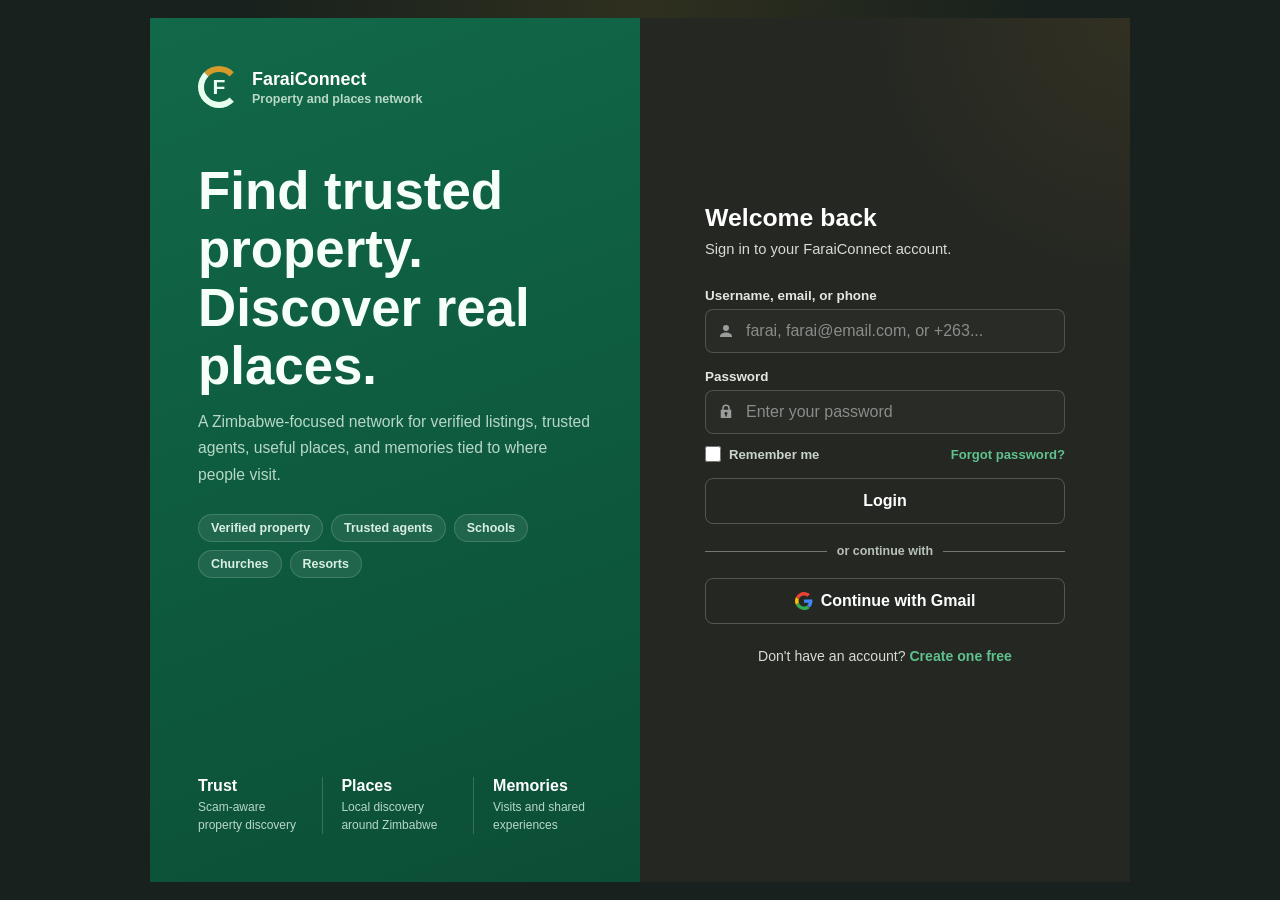
==== frontend/index.html @ 05728c80 "Add FaraiConnect MVP prototype" ====
<!DOCTYPE html>
<html lang="en">
  <head>
    <meta charset="UTF-8" />
    <meta name="viewport" content="width=device-width, initial-scale=1.0" />
    <title>FaraiConnect | Login</title>
    <link rel="stylesheet" href="styles.css" />
  </head>
  <body>
    <main class="page-shell" id="auth-screen">
      <section class="left-panel" aria-label="FaraiConnect introduction">
        <div>
          <div class="brand-row">
            <span class="logo-mark" aria-hidden="true">
              <span class="logo-letter">F</span>
            </span>
            <div>
              <div class="brand-name">FaraiConnect</div>
              <div class="brand-tag">Property and places network</div>
            </div>
          </div>

          <div class="hero-copy">
            <h1>Find trusted property. Discover real places.</h1>
            <p>
              A Zimbabwe-focused network for verified listings, trusted agents, useful places, and memories tied to where people visit.
            </p>
          </div>

          <div class="property-pills" aria-label="FaraiConnect highlights">
            <span>Verified property</span>
            <span>Trusted agents</span>
            <span>Schools</span>
            <span>Churches</span>
            <span>Resorts</span>
          </div>
        </div>

        <div class="trust-stats" aria-label="Platform focus areas">
          <div>
            <strong>Trust</strong>
            <span>Scam-aware property discovery</span>
          </div>
          <div class="stat-divider"></div>
          <div>
            <strong>Places</strong>
            <span>Local discovery around Zimbabwe</span>
          </div>
          <div class="stat-divider"></div>
          <div>
            <strong>Memories</strong>
            <span>Visits and shared experiences</span>
          </div>
        </div>
      </section>

      <section class="right-panel" aria-label="Account access">
        <div class="form-wrap">
          <form id="login-form" class="auth-form active" data-panel="login" novalidate>
            <div class="form-header">
              <h2>Welcome back</h2>
              <p>Sign in to your FaraiConnect account.</p>
            </div>

            <label for="login-identifier">Username, email, or phone</label>
            <div class="input-icon-wrap">
              <svg aria-hidden="true" viewBox="0 0 24 24">
                <path d="M12 12a4 4 0 1 0-4-4 4 4 0 0 0 4 4Zm0 2c-4.4 0-8 2.2-8 5v1h16v-1c0-2.8-3.6-5-8-5Z" />
              </svg>
              <input id="login-identifier" name="identifier" type="text" autocomplete="username" placeholder="farai, farai@email.com, or +263..." required />
            </div>

            <label for="login-password">Password</label>
            <div class="input-icon-wrap">
              <svg aria-hidden="true" viewBox="0 0 24 24">
                <path d="M17 9V7a5 5 0 0 0-10 0v2H5v11h14V9h-2ZM9 7a3 3 0 0 1 6 0v2H9V7Zm4 8.7V18h-2v-2.3a2 2 0 1 1 2 0Z" />
              </svg>
              <input id="login-password" name="password" type="password" autocomplete="current-password" placeholder="Enter your password" required />
            </div>

            <div class="form-row">
              <label class="check-label">
                <input type="checkbox" name="remember" />
                Remember me
              </label>
              <a href="#" class="text-link">Forgot password?</a>
            </div>

            <button class="primary-button" type="submit">Login</button>

            <div class="divider"><span>or continue with</span></div>

            <button class="google-button" type="button" id="google-login">
              <svg class="google-logo" width="18" height="18" viewBox="0 0 48 48" aria-hidden="true">
                <path fill="#EA4335" d="M24 9.5c3.5 0 6.6 1.2 9 3.2l6.7-6.7C35.8 2.5 30.2 0 24 0 14.7 0 6.7 5.4 2.7 13.3l7.8 6C12.3 13 17.7 9.5 24 9.5z" />
                <path fill="#4285F4" d="M46.5 24.5c0-1.6-.1-3.1-.4-4.5H24v8.5h12.7c-.6 3-2.3 5.5-4.8 7.2l7.5 5.8c4.4-4.1 7.1-10.1 7.1-17z" />
                <path fill="#FBBC05" d="M10.5 28.7A14.5 14.5 0 0 1 9.5 24c0-1.6.3-3.2.8-4.7l-7.8-6A24 24 0 0 0 0 24c0 3.9.9 7.5 2.7 10.7l7.8-6z" />
                <path fill="#34A853" d="M24 48c6.2 0 11.4-2 15.2-5.5l-7.5-5.8c-2 1.4-4.6 2.2-7.7 2.2-6.3 0-11.7-4.3-13.6-10l-7.8 6C6.7 42.6 14.7 48 24 48z" />
              </svg>
              Continue with Gmail
            </button>

            <div class="switch-row">
              Don't have an account? <button type="button" data-show-form="register">Create one free</button>
            </div>

            <p class="form-message" id="login-message" aria-live="polite"></p>
          </form>

          <form id="register-form" class="auth-form" data-panel="register">
            <div class="form-header">
              <h2>Create account</h2>
              <p>Start your FaraiConnect profile.</p>
            </div>

            <div class="two-column">
              <div>
                <label for="first-name">First name</label>
                <input id="first-name" name="firstName" type="text" autocomplete="given-name" placeholder="Farai" required />
              </div>
              <div>
                <label for="last-name">Last name</label>
                <input id="last-name" name="lastName" type="text" autocomplete="family-name" placeholder="Moyo" required />
              </div>
            </div>

            <label for="username">Username</label>
            <input id="username" name="username" type="text" autocomplete="username" placeholder="farai_moyo" required />

            <label for="contact">Email or phone number</label>
            <input id="contact" name="contact" type="text" autocomplete="email" placeholder="farai@email.com or +263..." required />

            <label for="dob">Date of birth</label>
            <input id="dob" name="dob" type="date" required />

            <label for="sex">Sex</label>
            <select id="sex" name="sex" required>
              <option value="">Select sex</option>
              <option value="female">Female</option>
              <option value="male">Male</option>
              <option value="prefer_not_to_say">Prefer not to say</option>
            </select>

            <button class="primary-button" type="submit">Create account</button>
            <div class="switch-row">
              Already have an account? <button type="button" data-show-form="login">Sign in</button>
            </div>
            <p class="form-message" id="register-message" aria-live="polite"></p>
          </form>
        </div>
      </section>
    </main>

    <main class="home-screen" id="home-screen" hidden>
      <header class="home-header">
        <div class="home-brand-mark" aria-label="FaraiConnect">
          <span class="logo-mark" aria-hidden="true">
            <span class="logo-letter">F</span>
          </span>
        </div>
        <div class="home-title-row">
          <button class="profile-chip" type="button" aria-label="Open profile">
            <span class="profile-avatar" aria-hidden="true"></span>
            <span>
              <strong>Farai Moyo</strong>
              <small>@farai_moyo</small>
            </span>
          </button>
        </div>
      </header>

      <section class="home-content" aria-label="Home overview">
        <div class="category-strip" aria-label="Browse categories">
          <button class="category-pill active" type="button" data-category="houses">Houses</button>
          <button class="category-pill" type="button" data-category="resorts">Resorts</button>
          <button class="category-pill" type="button" data-category="stands">Stands</button>
          <button class="category-pill" type="button" data-category="farms">Farms</button>
          <button class="category-pill" type="button" data-category="churches">Churches</button>
          <button class="category-pill" type="button" data-category="schools">Schools</button>
          <button class="category-pill" type="button" data-category="malls">Malls</button>
          <button class="category-pill" type="button" data-category="agents">Agents</button>
        </div>

        <div class="subfilter-strip" aria-label="Category filters"></div>

        <div class="quick-grid">
          <article>
            <span>12</span>
            <strong>Verified listings</strong>
          </article>
          <article>
            <span>5</span>
            <strong>New places</strong>
          </article>
          <article>
            <span>3</span>
            <strong>Friend visits</strong>
          </article>
        </div>

        <section class="listing-feed" aria-label="House listings"></section>
      </section>

      <nav class="app-nav" aria-label="Primary navigation">
        <button class="nav-item active" type="button" data-home-view="home">
          <svg aria-hidden="true" viewBox="0 0 24 24">
            <path d="M3 11.2 12 4l9 7.2V21h-6v-6H9v6H3v-9.8Z" />
          </svg>
          <span>Home</span>
        </button>
        <button class="nav-item" type="button" data-home-view="friends">
          <svg aria-hidden="true" viewBox="0 0 24 24">
            <path d="M8.8 11.8a3.9 3.9 0 1 0 0-7.8 3.9 3.9 0 0 0 0 7.8Zm6.7.2a3.3 3.3 0 1 0 0-6.6 3.3 3.3 0 0 0 0 6.6ZM2.5 20c.6-3.5 3.1-5.8 6.3-5.8s5.7 2.3 6.3 5.8H2.5Zm11.3 0c-.2-1.5-.8-2.9-1.8-4 1-.7 2.2-1.1 3.5-1.1 3 0 5.3 2 6 5.1h-7.7Z" />
          </svg>
          <span>Friends</span>
        </button>
        <button class="nav-item" type="button" data-home-view="following">
          <svg aria-hidden="true" viewBox="0 0 24 24">
            <path d="M10 11a4 4 0 1 0 0-8 4 4 0 0 0 0 8Zm0 2c-4 0-7 2.1-7 5v2h10.2a7 7 0 0 1 1.3-6.1A10.4 10.4 0 0 0 10 13Zm7.2 5.2 4.6-4.7 1.4 1.4-6 6-3.4-3.4 1.4-1.4 2 2.1Z" />
          </svg>
          <span>Following</span>
        </button>
        <button class="nav-item" type="button" data-home-view="likes">
          <svg aria-hidden="true" viewBox="0 0 24 24">
            <path d="M12 21.4 10.6 20C5.6 15.5 2.5 12.7 2.5 8.9A5.3 5.3 0 0 1 7.8 3.5c1.7 0 3.3.8 4.2 2.1.9-1.3 2.5-2.1 4.2-2.1a5.3 5.3 0 0 1 5.3 5.4c0 3.8-3.1 6.6-8.1 11.1L12 21.4Z" />
          </svg>
          <span>Likes</span>
        </button>
        <button class="nav-item" type="button" data-home-view="teams">
          <svg aria-hidden="true" viewBox="0 0 24 24">
            <path d="M4 4h16v4H4V4Zm0 6h7v10H4V10Zm9 0h7v10h-7V10Z" />
          </svg>
          <span>My Teams</span>
        </button>
      </nav>
    </main>

    <script src="app.js"></script>
  </body>
</html>
---- frontend/styles.css ----
:root {
  --bg: #18211d;
  --panel: #fffdf8;
  --ink: #17211c;
  --muted: #66726b;
  --line: #ddd6c9;
  --green: #126a4a;
  --green-dark: #0b4e36;
  --green-soft: #e8f2ec;
  --gold: #d49a2a;
  --cream: #f8f4ea;
  --error: #a12d2d;
}

* {
  box-sizing: border-box;
}

html {
  min-height: 100%;
}

body {
  margin: 0;
  min-height: 100vh;
  min-height: 100dvh;
  font-family: Arial, Helvetica, sans-serif;
  background:
    radial-gradient(circle at 50% 0%, rgba(212, 154, 42, 0.12), transparent 36%),
    var(--bg);
  color: var(--ink);
}

a {
  color: var(--green);
  text-decoration: none;
}

button,
input,
select {
  font: inherit;
}

[hidden] {
  display: none !important;
}

.page-shell {
  width: min(100%, 980px);
  min-height: 100vh;
  min-height: 100dvh;
  margin: 0 auto;
  display: flex;
  flex-direction: column;
}

.left-panel,
.right-panel {
  width: 100%;
  min-width: 0;
  padding: 1.4rem;
}

.left-panel {
  display: flex;
  flex-direction: column;
  justify-content: space-between;
  min-height: auto;
  background:
    linear-gradient(160deg, rgba(18, 106, 74, 0.96), rgba(11, 78, 54, 0.98)),
    var(--green-dark);
  color: #f7fff9;
}

.right-panel {
  flex: 1;
  display: flex;
  align-items: center;
  justify-content: center;
  min-height: auto;
  background:
    radial-gradient(circle at 100% 0%, rgba(212, 154, 42, 0.08), transparent 28%),
    #242722;
  color: #fffdf8;
}

.brand-row {
  display: flex;
  align-items: center;
  gap: 12px;
}

.logo-mark {
  width: 42px;
  height: 42px;
  display: grid;
  place-items: center;
  border: 6px solid #e8fff0;
  border-top-color: var(--gold);
  border-right-color: transparent;
  border-radius: 50%;
}

.logo-letter {
  color: #e8fff0;
  font-size: 1.32rem;
  font-weight: 900;
  line-height: 1;
}

.brand-name {
  color: #ffffff;
  font-size: 1.12rem;
  font-weight: 800;
}

.brand-tag {
  margin-top: 2px;
  color: #b8d8c7;
  font-size: 0.78rem;
  font-weight: 700;
}

.hero-copy {
  margin-top: 2.4rem;
  max-width: 520px;
}

.hero-copy h1 {
  margin: 0 0 14px;
  font-size: clamp(1.95rem, 8vw, 3.3rem);
  line-height: 1.1;
  font-weight: 700;
}

.hero-copy p {
  margin: 0;
  color: #b8d8c7;
  font-size: 0.98rem;
  line-height: 1.7;
}

.property-pills {
  display: flex;
  flex-wrap: wrap;
  gap: 8px;
  margin-top: 1.6rem;
}

.property-pills span {
  padding: 6px 12px;
  border: 1px solid rgba(255, 255, 255, 0.15);
  border-radius: 999px;
  background: rgba(255, 255, 255, 0.08);
  color: #d8efe2;
  font-size: 0.78rem;
  font-weight: 700;
}

.trust-stats {
  display: none;
  align-items: stretch;
  flex-wrap: wrap;
  gap: 1.2rem;
  margin-top: 2.4rem;
}

.trust-stats div:not(.stat-divider) {
  max-width: 160px;
}

.trust-stats strong {
  display: block;
  color: #ffffff;
  font-size: 1rem;
}

.trust-stats span {
  display: block;
  margin-top: 4px;
  color: #b8d8c7;
  font-size: 0.75rem;
  line-height: 1.45;
}

.stat-divider {
  width: 1px;
  background: rgba(255, 255, 255, 0.18);
}

.form-wrap {
  width: min(100%, 360px);
  margin: auto;
}

.auth-form {
  display: none;
}

.auth-form.active {
  display: block;
}

.form-header h2 {
  margin: 0 0 6px;
  font-size: 1.55rem;
  font-weight: 800;
  color: #ffffff;
}

.form-header p {
  margin: 0 0 1.8rem;
  color: #d6dbd4;
  font-size: 0.92rem;
  line-height: 1.5;
}

label {
  display: block;
  margin: 0 0 6px;
  color: #e3e8df;
  font-size: 0.84rem;
  font-weight: 800;
}

input,
select {
  width: 100%;
  min-height: 44px;
  margin-bottom: 1rem;
  border: 1px solid rgba(255, 255, 255, 0.18);
  border-radius: 8px;
  background: rgba(255, 255, 255, 0.02);
  color: #ffffff;
  padding: 0 12px;
  outline: none;
}

input::placeholder {
  color: rgba(255, 255, 255, 0.46);
}

select {
  color-scheme: dark;
}

input:focus,
select:focus {
  border-color: var(--gold);
  box-shadow: 0 0 0 3px rgba(18, 106, 74, 0.12);
}

.input-icon-wrap {
  position: relative;
}

.input-icon-wrap svg {
  position: absolute;
  left: 12px;
  top: 13px;
  width: 18px;
  height: 18px;
  fill: rgba(255, 255, 255, 0.54);
  pointer-events: none;
}

.input-icon-wrap input {
  padding-left: 40px;
}

.two-column {
  display: grid;
  grid-template-columns: 1fr;
  gap: 0;
}

.form-row {
  display: flex;
  align-items: flex-start;
  flex-direction: column;
  justify-content: flex-start;
  gap: 12px;
  margin: -4px 0 1rem;
}

.check-label {
  display: flex;
  align-items: center;
  gap: 8px;
  margin: 0;
  color: #cbd4ca;
  font-size: 0.82rem;
  font-weight: 700;
}

.check-label input {
  width: 16px;
  min-height: 16px;
  margin: 0;
}

.text-link {
  font-size: 0.82rem;
  font-weight: 800;
  color: #5fc28d;
}

.primary-button,
.google-button {
  width: 100%;
  min-height: 46px;
  border-radius: 8px;
  cursor: pointer;
  font-weight: 800;
}

.primary-button {
  border: 1px solid rgba(255, 255, 255, 0.22);
  background: transparent;
  color: #fff;
}

.primary-button:hover {
  border-color: var(--gold);
  background: rgba(255, 255, 255, 0.05);
}

.divider {
  display: flex;
  align-items: center;
  gap: 10px;
  margin: 1.25rem 0;
  color: #b9c2b7;
  font-size: 0.78rem;
  font-weight: 700;
}

.divider::before,
.divider::after {
  content: "";
  height: 1px;
  flex: 1;
  background: var(--line);
  opacity: 0.45;
}

.google-button {
  display: flex;
  align-items: center;
  justify-content: center;
  gap: 8px;
  border: 1px solid rgba(255, 255, 255, 0.22);
  background: transparent;
  color: #ffffff;
}

.google-button:hover {
  border-color: rgba(255, 255, 255, 0.42);
  background: rgba(255, 255, 255, 0.05);
}

.google-logo {
  flex: 0 0 auto;
}

.switch-row {
  margin-top: 1.5rem;
  color: #d6dbd4;
  font-size: 0.88rem;
  text-align: center;
}

.switch-row button {
  border: 0;
  background: transparent;
  color: #5fc28d;
  cursor: pointer;
  font-weight: 800;
  padding: 0;
}

.form-message {
  min-height: 20px;
  margin: 12px 0 0;
  color: var(--green);
  font-size: 0.86rem;
  font-weight: 700;
}

.form-message.error {
  color: var(--error);
}

@media (min-width: 881px) {
  .page-shell {
    flex-direction: row;
    align-items: stretch;
    padding: 18px 0;
  }

  .left-panel,
  .right-panel {
    flex: 1;
    min-height: calc(100vh - 36px);
    min-height: calc(100dvh - 36px);
    padding: 3rem;
  }

  .right-panel {
    overflow-y: auto;
  }

  .trust-stats {
    display: flex;
    flex-wrap: nowrap;
    margin-top: 3rem;
  }

  .hero-copy {
    margin-top: 3.4rem;
  }

  .two-column {
    grid-template-columns: 1fr 1fr;
    gap: 12px;
  }

  .form-row {
    align-items: center;
    flex-direction: row;
    justify-content: space-between;
  }
}

@media (min-width: 521px) and (max-width: 880px) {
  .left-panel,
  .right-panel {
    padding: 2rem;
  }

  .trust-stats {
    display: flex;
  }
}

@media (max-width: 420px) {
  .property-pills span {
    font-size: 0.74rem;
    padding: 5px 10px;
  }

  .form-header h2 {
    font-size: 1.42rem;
  }

  .primary-button,
  .google-button {
    min-height: 44px;
  }
}

.home-screen {
  min-height: 100vh;
  min-height: 100dvh;
  padding: 1rem 0 5.8rem;
  background:
    radial-gradient(circle at 100% 0%, rgba(212, 154, 42, 0.16), transparent 28%),
    #f7f5ef;
  color: var(--ink);
}

.home-header {
  width: min(100% - 2rem, 980px);
  margin: 0 auto;
  display: flex;
  align-items: center;
  justify-content: flex-start;
  gap: 0.75rem;
}

.home-brand-mark .logo-mark {
  border-color: var(--green);
  border-top-color: var(--gold);
  border-right-color: transparent;
  background: #fffdf8;
}

.home-brand-mark .logo-letter {
  color: var(--green);
}

.home-title-row {
  display: flex;
  align-items: center;
  justify-content: flex-start;
  gap: 0.8rem;
}

.profile-chip {
  display: flex;
  align-items: center;
  gap: 8px;
  max-width: 168px;
  border: 1px solid var(--line);
  border-radius: 999px;
  background: #fffdf8;
  color: var(--ink);
  padding: 4px 9px 4px 4px;
  cursor: pointer;
  box-shadow: 0 10px 24px rgba(32, 38, 34, 0.08);
}

.profile-avatar {
  width: 36px;
  height: 36px;
  border-radius: 50%;
  background:
    linear-gradient(180deg, rgba(0, 0, 0, 0), rgba(0, 0, 0, 0.1)),
    url("assets/profile-farai.jpg") center/cover;
}

.profile-chip strong,
.profile-chip small {
  display: block;
  overflow: hidden;
  text-align: left;
  text-overflow: ellipsis;
  white-space: nowrap;
}

.profile-chip strong {
  font-size: 0.8rem;
}

.profile-chip small {
  color: var(--muted);
  font-size: 0.68rem;
}

.home-content {
  width: min(100%, 980px);
  margin: 1.3rem auto 0;
}

.category-strip,
.subfilter-strip {
  display: flex;
  gap: 8px;
  overflow-x: auto;
  padding: 0 1rem 10px;
  scrollbar-width: none;
  -webkit-overflow-scrolling: touch;
}

.category-strip {
  margin-bottom: 0.15rem;
  border-bottom: 1px solid rgba(221, 214, 201, 0.62);
}

.subfilter-strip {
  margin-bottom: 0.75rem;
  padding-top: 0.25rem;
}

.category-strip::-webkit-scrollbar,
.subfilter-strip::-webkit-scrollbar {
  display: none;
}

.category-pill,
.subfilter-pill {
  flex: 0 0 auto;
  min-height: 38px;
  border: 1px solid var(--line);
  border-radius: 999px;
  background: #fffdf8;
  color: var(--ink);
  cursor: pointer;
  font-weight: 800;
  padding: 0 16px;
  box-shadow: 0 8px 18px rgba(32, 38, 34, 0.06);
}

.subfilter-pill {
  min-height: 34px;
  background: #f1eee6;
  color: var(--muted);
  font-size: 0.78rem;
  padding: 0 14px;
  box-shadow: none;
}

.category-pill.active {
  border-color: var(--green);
  background: var(--green);
  color: #fff;
}

.subfilter-pill.active {
  border-color: rgba(18, 106, 74, 0.22);
  background: var(--green-soft);
  color: var(--green);
}

.quick-grid {
  display: flex;
  gap: 10px;
  margin-top: 0.4rem;
  overflow-x: auto;
  padding: 2px 1rem 10px;
  scrollbar-width: none;
  -webkit-overflow-scrolling: touch;
}

.quick-grid::-webkit-scrollbar {
  display: none;
}

.quick-grid article {
  flex: 0 0 142px;
  border: 1px solid var(--line);
  border-radius: 8px;
  background: #fffdf8;
  padding: 0.8rem;
}

.quick-grid span {
  display: block;
  color: var(--green);
  font-size: 1.28rem;
  font-weight: 900;
}

.quick-grid strong {
  display: block;
  margin-top: 4px;
  color: var(--muted);
  font-size: 0.78rem;
}

.listing-feed {
  display: grid;
  gap: 1rem;
  margin-top: 0.7rem;
  padding: 0 1rem;
}

.property-card {
  position: relative;
  overflow: hidden;
  border: 1px solid var(--line);
  border-radius: 8px;
  background: #fffdf8;
  box-shadow: 0 18px 45px rgba(32, 38, 34, 0.08);
}

.property-gallery {
  display: flex;
  overflow-x: auto;
  scroll-snap-type: x mandatory;
  scrollbar-width: none;
  -webkit-overflow-scrolling: touch;
}

.property-gallery::-webkit-scrollbar {
  display: none;
}

.property-photo {
  position: relative;
  flex: 0 0 100%;
  min-height: min(72vh, 560px);
  scroll-snap-align: start;
  background:
    linear-gradient(180deg, rgba(0, 0, 0, 0.08), rgba(0, 0, 0, 0.48)),
    linear-gradient(135deg, #e8dfcf, #7f9b85);
  background-position: center;
  background-size: cover;
}

.gallery-controls {
  display: none;
}

.photo-dots {
  position: absolute;
  top: 12px;
  left: 50%;
  z-index: 2;
  display: flex;
  max-width: calc(100% - 120px);
  transform: translateX(-50%);
  gap: 7px;
}

.photo-dots button {
  width: 7px;
  height: 7px;
  border: 0;
  border-radius: 50%;
  background: rgba(255, 255, 255, 0.48);
  cursor: pointer;
  padding: 0;
}

.photo-dots button.active {
  width: 20px;
  border-radius: 999px;
  background: var(--gold);
}

.image-summary {
  position: absolute;
  right: 74px;
  bottom: 74px;
  left: 16px;
  color: #fff;
  text-shadow: 0 2px 16px rgba(0, 0, 0, 0.42);
}

.image-summary p {
  margin: 0 0 6px;
  color: rgba(255, 255, 255, 0.82);
  font-size: 0.76rem;
  font-weight: 900;
  text-transform: uppercase;
}

.image-summary h2 {
  margin: 0;
  max-width: 560px;
  font-size: clamp(1.45rem, 7vw, 3rem);
  line-height: 1.04;
}

.image-summary strong {
  display: block;
  margin-top: 8px;
  font-size: 1.05rem;
}

.property-specs {
  position: absolute;
  right: 74px;
  bottom: 16px;
  left: 16px;
  display: flex;
  gap: 8px;
  overflow-x: auto;
  scrollbar-width: none;
}

.property-specs::-webkit-scrollbar {
  display: none;
}

.property-specs span,
.property-specs button {
  flex: 0 0 auto;
  min-height: 38px;
  display: inline-flex;
  align-items: center;
  gap: 6px;
  border-radius: 999px;
  background: rgba(18, 25, 21, 0.72);
  color: #fff;
  border: 0;
  cursor: pointer;
  font-size: 0.82rem;
  font-weight: 900;
  padding: 0 11px;
}

.property-specs button {
  background: rgba(18, 106, 74, 0.82);
}

.property-specs button.active {
  background: var(--gold);
  color: var(--ink);
}

.property-specs svg {
  width: 18px;
  height: 18px;
  fill: currentColor;
}

.image-actions {
  position: absolute;
  inset: auto 10px 10px auto;
  width: max-content;
  max-width: calc(100% - 20px);
  display: flex;
  flex-direction: column;
  align-items: flex-end;
  justify-content: flex-end;
  gap: 7px;
  overflow: visible;
  scrollbar-width: none;
}

.image-actions::-webkit-scrollbar {
  display: none;
}

.image-actions button,
.image-actions a {
  flex: 0 0 auto;
  min-height: 36px;
  display: inline-flex;
  align-items: center;
  justify-content: center;
  gap: 6px;
  border: 1px solid rgba(255, 255, 255, 0.32);
  border-radius: 999px;
  background: rgba(18, 25, 21, 0.72);
  color: #fff;
  cursor: pointer;
  font-size: 0.74rem;
  font-weight: 800;
  padding: 0 10px;
  white-space: nowrap;
  text-decoration: none;
}

.image-actions .icon-only {
  width: 38px;
  padding: 0;
}

.image-actions .agent-trigger {
  width: 42px;
  height: 42px;
  min-height: 42px;
  padding: 2px;
}

.agent-trigger span {
  width: 100%;
  height: 100%;
  display: block;
  border-radius: 50%;
  background-position: center;
  background-size: cover;
}

.image-actions .agent-trigger.verified {
  border-color: rgba(212, 154, 42, 0.94);
  background: rgba(212, 154, 42, 0.94);
}

.image-actions .agent-trigger.unverified {
  border-color: rgba(255, 255, 255, 0.24);
  background: rgba(105, 111, 107, 0.84);
}

.image-actions button.active {
  border-color: var(--gold);
  background: rgba(18, 106, 74, 0.92);
}

.image-actions .like-button.liked {
  border-color: rgba(212, 154, 42, 0.92);
  background: rgba(212, 154, 42, 0.92);
  color: #17211c;
}

.image-actions .verify-chip.verified {
  border-color: rgba(212, 154, 42, 0.92);
  background: rgba(212, 154, 42, 0.92);
  color: #17211c;
}

.image-actions .verify-chip.unverified {
  border-color: rgba(255, 255, 255, 0.22);
  background: rgba(105, 111, 107, 0.84);
  color: #f4f4f0;
}

.image-actions .whatsapp-chip {
  border-color: rgba(37, 211, 102, 0.78);
  background: rgba(37, 211, 102, 0.92);
  color: #102219;
}

.image-actions svg {
  width: 17px;
  height: 17px;
  fill: currentColor;
}

.detail-panel {
  margin: 1rem;
  border-radius: 8px;
  background: #f1eee6;
  padding: 0.9rem;
}

.agent-menu {
  position: absolute;
  right: 58px;
  bottom: 18px;
  z-index: 3;
  width: min(280px, calc(100% - 90px));
  border: 1px solid rgba(255, 255, 255, 0.26);
  border-radius: 8px;
  background: rgba(18, 25, 21, 0.9);
  color: #fff;
  padding: 12px;
  box-shadow: 0 18px 42px rgba(0, 0, 0, 0.3);
}

.agent-menu-close {
  position: absolute;
  top: 9px;
  right: 9px;
  width: 28px;
  height: 28px;
  border: 1px solid rgba(255, 255, 255, 0.24);
  border-radius: 50%;
  background: rgba(255, 255, 255, 0.08);
  color: #fff;
  cursor: pointer;
  font-weight: 900;
  padding: 0;
}

.agent-profile-open {
  width: 86px;
  height: 86px;
  display: block;
  margin: 0 auto 10px;
  border: 2px solid var(--gold);
  border-radius: 50%;
  background: transparent;
  cursor: pointer;
  padding: 3px;
}

.agent-menu.compact .agent-profile-open {
  width: 58px;
  height: 58px;
  margin-bottom: 7px;
}

.agent-menu.compact .agent-menu-meta span {
  display: none;
}

.agent-menu-photo {
  width: 100%;
  height: 100%;
  display: block;
  border-radius: 50%;
  background-position: center;
  background-size: cover;
}

.agent-menu-meta {
  text-align: center;
}

.agent-menu-meta strong,
.agent-menu-meta span {
  display: block;
}

.agent-menu-meta strong {
  font-size: 0.92rem;
}

.agent-menu-meta span {
  margin-top: 3px;
  color: rgba(255, 255, 255, 0.7);
  font-size: 0.76rem;
}

.agent-rating {
  display: flex;
  justify-content: center;
  gap: 2px;
  margin-top: 8px;
  border: 0;
  background: transparent;
  color: rgba(255, 255, 255, 0.3);
  cursor: pointer;
  font-size: 1rem;
  line-height: 1;
  padding: 0;
  width: 100%;
}

.agent-rating .filled {
  color: var(--gold);
}

.agent-report-summary {
  min-height: 30px;
  display: inline-flex;
  align-items: center;
  justify-content: center;
  gap: 6px;
  margin: 9px auto 0;
  border: 1px solid rgba(255, 255, 255, 0.2);
  border-radius: 999px;
  background: rgba(255, 255, 255, 0.08);
  color: #fff;
  cursor: pointer;
  padding: 0 11px;
}

.agent-report-summary svg {
  width: 16px;
  height: 16px;
  fill: currentColor;
}

.agent-menu-actions {
  display: grid;
  grid-template-columns: repeat(5, 1fr);
  gap: 8px;
  margin-top: 12px;
}

.agent-menu-actions button {
  width: 100%;
  min-height: 42px;
  margin-top: 0;
  border: 1px solid rgba(255, 255, 255, 0.24);
  border-radius: 50%;
  background: rgba(255, 255, 255, 0.08);
  color: #fff;
  cursor: pointer;
  font-weight: 800;
  padding: 0;
}

.agent-menu-actions button span {
  margin-left: 3px;
  font-size: 0.68rem;
}

.agent-menu-actions svg {
  width: 19px;
  height: 19px;
  fill: currentColor;
}

.agent-menu-actions button.active {
  border-color: var(--gold);
  background: var(--gold);
  color: var(--ink);
}

.agent-drawer {
  margin-top: 10px;
  border-radius: 8px;
  background: rgba(255, 255, 255, 0.08);
  padding: 9px;
}

.chat-thread {
  display: grid;
  gap: 6px;
  max-height: 96px;
  overflow-y: auto;
  padding-right: 2px;
}

.chat-thread p,
.agent-reports p {
  margin: 0;
  border-radius: 8px;
  background: rgba(255, 255, 255, 0.08);
  color: rgba(255, 255, 255, 0.8);
  font-size: 0.78rem;
  line-height: 1.35;
  padding: 7px 8px;
}

.chat-thread strong {
  color: #fff;
}

.agent-chat form {
  display: grid;
  grid-template-columns: 1fr 36px;
  gap: 6px;
  margin-top: 8px;
}

.agent-chat input,
.agent-report-form textarea {
  width: 100%;
  min-height: 36px;
  margin: 0;
  border: 1px solid rgba(255, 255, 255, 0.22);
  border-radius: 8px;
  background: rgba(0, 0, 0, 0.18);
  color: #fff;
  font-size: 0.78rem;
}

.agent-chat button,
.agent-report-form button {
  min-height: 36px;
  border: 1px solid rgba(255, 255, 255, 0.22);
  border-radius: 8px;
  background: var(--green);
  color: #fff;
  cursor: pointer;
  font-weight: 800;
}

.agent-chat button svg {
  width: 17px;
  height: 17px;
  fill: currentColor;
}

.agent-report-form {
  display: grid;
  gap: 7px;
}

.agent-report-form textarea {
  min-height: 74px;
  padding: 8px;
  resize: vertical;
}

.agent-reports {
  display: grid;
  gap: 6px;
}

.agent-sentiment {
  display: grid;
  gap: 8px;
}

.agent-sentiment div {
  display: grid;
  gap: 6px;
}

.agent-sentiment strong {
  color: #fff;
  font-size: 0.78rem;
}

.agent-sentiment p {
  margin: 0;
  border-left: 3px solid var(--gold);
  border-radius: 8px;
  background: rgba(255, 255, 255, 0.08);
  color: rgba(255, 255, 255, 0.8);
  font-size: 0.76rem;
  line-height: 1.35;
  padding: 7px 8px;
}

.agent-sentiment div:first-child p {
  border-left-color: #52d273;
}

.agent-sentiment b {
  color: #fff;
}

.comments-overlay,
.verification-overlay,
.resort-overlay,
.history-overlay {
  position: absolute;
  right: 58px;
  bottom: 18px;
  z-index: 4;
  width: min(320px, calc(100% - 84px));
  max-height: min(430px, calc(100% - 36px));
  overflow: hidden;
  border: 1px solid rgba(255, 255, 255, 0.28);
  border-radius: 8px;
  background: rgba(18, 25, 21, 0.92);
  color: #fff;
  box-shadow: 0 18px 42px rgba(0, 0, 0, 0.32);
  padding: 12px;
}

.resort-overlay {
  bottom: 70px;
}

.comments-header,
.verification-header,
.resort-header,
.history-header {
  display: flex;
  align-items: center;
  justify-content: space-between;
  gap: 12px;
}

.comments-header strong,
.verification-header strong,
.resort-header strong,
.history-header strong {
  font-size: 0.98rem;
}

.comments-header button,
.verification-header button,
.resort-header button,
.history-header button {
  width: 30px;
  height: 30px;
  border: 1px solid rgba(255, 255, 255, 0.24);
  border-radius: 50%;
  background: rgba(255, 255, 255, 0.08);
  color: #fff;
  cursor: pointer;
  font-weight: 900;
}

.resort-list {
  display: grid;
  gap: 8px;
  margin-top: 10px;
}

.resort-list p {
  min-height: 36px;
  display: flex;
  align-items: center;
  gap: 8px;
  margin: 0;
  border-radius: 8px;
  background: rgba(255, 255, 255, 0.08);
  color: rgba(255, 255, 255, 0.82);
  font-size: 0.82rem;
  line-height: 1.35;
  padding: 8px 9px;
}

.resort-list svg {
  width: 18px;
  height: 18px;
  flex: 0 0 auto;
  fill: currentColor;
}

.plan-actions {
  display: grid;
  grid-template-columns: 1fr 1fr;
  gap: 8px;
  margin-top: 10px;
}

.plan-actions button {
  min-height: 40px;
  display: inline-flex;
  align-items: center;
  justify-content: center;
  gap: 7px;
  border: 1px solid rgba(255, 255, 255, 0.22);
  border-radius: 999px;
  background: rgba(255, 255, 255, 0.08);
  color: #fff;
  cursor: pointer;
  font-size: 0.78rem;
  font-weight: 900;
}

.plan-actions button.active {
  border-color: var(--gold);
  background: var(--gold);
  color: var(--ink);
}

.plan-actions svg {
  width: 18px;
  height: 18px;
  fill: currentColor;
}

.plan-options {
  display: grid;
  gap: 7px;
  margin-top: 8px;
}

.plan-options strong {
  color: rgba(255, 255, 255, 0.88);
  font-size: 0.78rem;
}

.plan-option-group {
  display: grid;
  grid-template-columns: 1fr 1fr;
  gap: 7px;
}

.plan-option-group button {
  min-height: 34px;
  border: 1px solid rgba(255, 255, 255, 0.22);
  border-radius: 999px;
  background: rgba(255, 255, 255, 0.08);
  color: rgba(255, 255, 255, 0.82);
  cursor: pointer;
  font-size: 0.74rem;
  font-weight: 900;
}

.plan-option-group button.active {
  border-color: var(--gold);
  background: var(--gold);
  color: var(--ink);
}

.plan-options input {
  display: none;
  min-height: 36px;
  margin: 0;
  border: 1px solid rgba(255, 255, 255, 0.22);
  border-radius: 8px;
  background: rgba(0, 0, 0, 0.18);
  color: #fff;
  padding: 0 10px;
}

.plan-options input.active {
  display: block;
}

.plan-counts {
  display: flex;
  flex-wrap: wrap;
  gap: 7px;
  margin-top: 9px;
}

.plan-counts span {
  border-radius: 999px;
  background: rgba(255, 255, 255, 0.08);
  color: rgba(255, 255, 255, 0.8);
  font-size: 0.74rem;
  font-weight: 800;
  padding: 6px 9px;
}

.plan-people p {
  align-items: center;
}

.plan-people span {
  flex: 1;
}

.plan-people button {
  min-height: 30px;
  border: 1px solid rgba(255, 255, 255, 0.22);
  border-radius: 999px;
  background: rgba(255, 255, 255, 0.08);
  color: #fff;
  cursor: pointer;
  font-size: 0.72rem;
  font-weight: 900;
  padding: 0 10px;
}

.plan-people button.active {
  border-color: var(--gold);
  background: var(--gold);
  color: var(--ink);
}

.verification-status {
  min-height: 42px;
  display: flex;
  align-items: center;
  gap: 9px;
  margin-top: 10px;
  border-radius: 8px;
  background: rgba(255, 255, 255, 0.08);
  padding: 0 10px;
}

.verification-status.verified {
  color: var(--gold);
}

.verification-status.unverified {
  color: rgba(255, 255, 255, 0.72);
}

.verification-status svg {
  width: 22px;
  height: 22px;
  fill: currentColor;
}

.verification-status strong {
  color: #fff;
  font-size: 0.86rem;
}

.verification-overlay p {
  margin: 10px 0 0;
  color: rgba(255, 255, 255, 0.78);
  font-size: 0.82rem;
  line-height: 1.4;
}

.comment-filters {
  display: flex;
  gap: 8px;
  margin-top: 10px;
  overflow-x: auto;
  scrollbar-width: none;
}

.comment-filters::-webkit-scrollbar {
  display: none;
}

.comment-filters button {
  flex: 0 0 auto;
  min-height: 32px;
  border: 1px solid rgba(255, 255, 255, 0.22);
  border-radius: 999px;
  background: rgba(255, 255, 255, 0.08);
  color: rgba(255, 255, 255, 0.78);
  cursor: pointer;
  font-size: 0.78rem;
  font-weight: 800;
  padding: 0 12px;
}

.comment-filters button.active {
  border-color: var(--gold);
  background: var(--gold);
  color: var(--ink);
}

.comment-list {
  display: grid;
  gap: 8px;
  max-height: 292px;
  margin-top: 10px;
  overflow-y: auto;
  padding-right: 2px;
}

.comment-item {
  border-radius: 8px;
  background: rgba(255, 255, 255, 0.08);
  padding: 9px;
}

.comment-item.positive {
  border-left: 3px solid #52d273;
}

.comment-item.negative {
  border-left: 3px solid #d7a333;
}

.comment-item strong {
  display: block;
  font-size: 0.82rem;
}

.comment-item p {
  margin: 4px 0 0;
  color: rgba(255, 255, 255, 0.78);
  font-size: 0.82rem;
  line-height: 1.4;
}

.history-stats {
  display: grid;
  grid-template-columns: 1fr;
  gap: 8px;
  margin-top: 10px;
}

.history-stats span {
  min-height: 36px;
  display: flex;
  align-items: center;
  gap: 8px;
  border-radius: 8px;
  background: rgba(255, 255, 255, 0.08);
  color: rgba(255, 255, 255, 0.82);
  padding: 0 10px;
}

.history-stats svg {
  width: 18px;
  height: 18px;
  fill: currentColor;
}

.history-stats strong {
  font-size: 0.82rem;
}

.history-list {
  display: grid;
  gap: 7px;
  margin-top: 10px;
}

.history-list p {
  margin: 0;
  border-left: 3px solid var(--gold);
  border-radius: 6px;
  background: rgba(255, 255, 255, 0.08);
  color: rgba(255, 255, 255, 0.78);
  font-size: 0.82rem;
  line-height: 1.35;
  padding: 8px 9px;
}

.detail-panel strong {
  display: block;
  color: var(--ink);
  font-size: 0.9rem;
}

.detail-panel p {
  margin: 6px 0 0;
  color: var(--muted);
  font-size: 0.86rem;
  line-height: 1.5;
}

.empty-liked {
  min-height: 220px;
  display: grid;
  place-items: center;
  align-content: center;
  gap: 8px;
  border: 1px solid var(--line);
  border-radius: 8px;
  background: #fffdf8;
  color: var(--muted);
  text-align: center;
  padding: 1.5rem;
}

.empty-liked svg {
  width: 34px;
  height: 34px;
  fill: var(--gold);
}

.empty-liked strong {
  color: var(--ink);
  font-size: 1rem;
}

.empty-liked span {
  max-width: 260px;
  font-size: 0.82rem;
  line-height: 1.4;
}

.app-nav {
  position: fixed;
  right: 0.8rem;
  bottom: 0.8rem;
  left: 0.8rem;
  display: grid;
  grid-template-columns: repeat(5, 1fr);
  gap: 8px;
  pointer-events: none;
}

.nav-item {
  width: 100%;
  min-height: 58px;
  border: 0;
  border-radius: 999px;
  background: rgba(255, 253, 248, 0.96);
  color: var(--muted);
  cursor: pointer;
  font-size: 0.66rem;
  font-weight: 800;
  box-shadow: 0 14px 34px rgba(32, 38, 34, 0.15);
  pointer-events: auto;
}

.nav-item svg {
  width: 20px;
  height: 20px;
  display: block;
  fill: currentColor;
  margin: 0 auto;
}

.nav-item span {
  display: none;
}

.nav-item.active {
  background: var(--green);
  color: var(--green);
  color: #fff;
}

@media (min-width: 700px) {
  .home-screen {
    padding: 2rem 2rem 2rem 12rem;
  }

  .app-nav {
    top: 2rem;
    right: auto;
    bottom: 2rem;
    left: 2rem;
    width: 96px;
    grid-template-columns: 1fr;
    align-content: start;
    gap: 14px;
  }

  .nav-item {
    width: 82px;
    min-height: 82px;
    display: flex;
    flex-direction: column;
    align-items: center;
    justify-content: center;
    gap: 0;
    padding: 0 8px;
    font-size: 0.76rem;
    text-align: center;
  }

  .nav-item svg {
    width: 26px;
    height: 26px;
    margin: 0;
  }

  .quick-grid {
    display: grid;
    grid-template-columns: repeat(3, 1fr);
    overflow-x: visible;
    padding: 0;
  }

  .quick-grid article {
    flex: initial;
  }

  .listing-feed {
    width: 100%;
    max-width: none;
    padding: 0;
  }

  .gallery-controls {
    position: absolute;
    top: 50%;
    right: 18px;
    left: 18px;
    z-index: 2;
    display: flex;
    justify-content: space-between;
    transform: translateY(-50%);
    pointer-events: none;
  }

  .gallery-controls button {
    width: 42px;
    height: 42px;
    display: grid;
    place-items: center;
    border: 1px solid rgba(255, 255, 255, 0.32);
    border-radius: 50%;
    background: rgba(18, 25, 21, 0.62);
    color: #fff;
    cursor: pointer;
    padding: 0;
    pointer-events: auto;
    box-shadow: 0 14px 30px rgba(0, 0, 0, 0.18);
  }

  .gallery-controls button:hover {
    border-color: var(--gold);
    background: rgba(18, 106, 74, 0.9);
  }

  .gallery-controls svg {
    width: 24px;
    height: 24px;
    fill: currentColor;
  }

  .property-photo {
    min-height: min(78vh, 680px);
  }
}
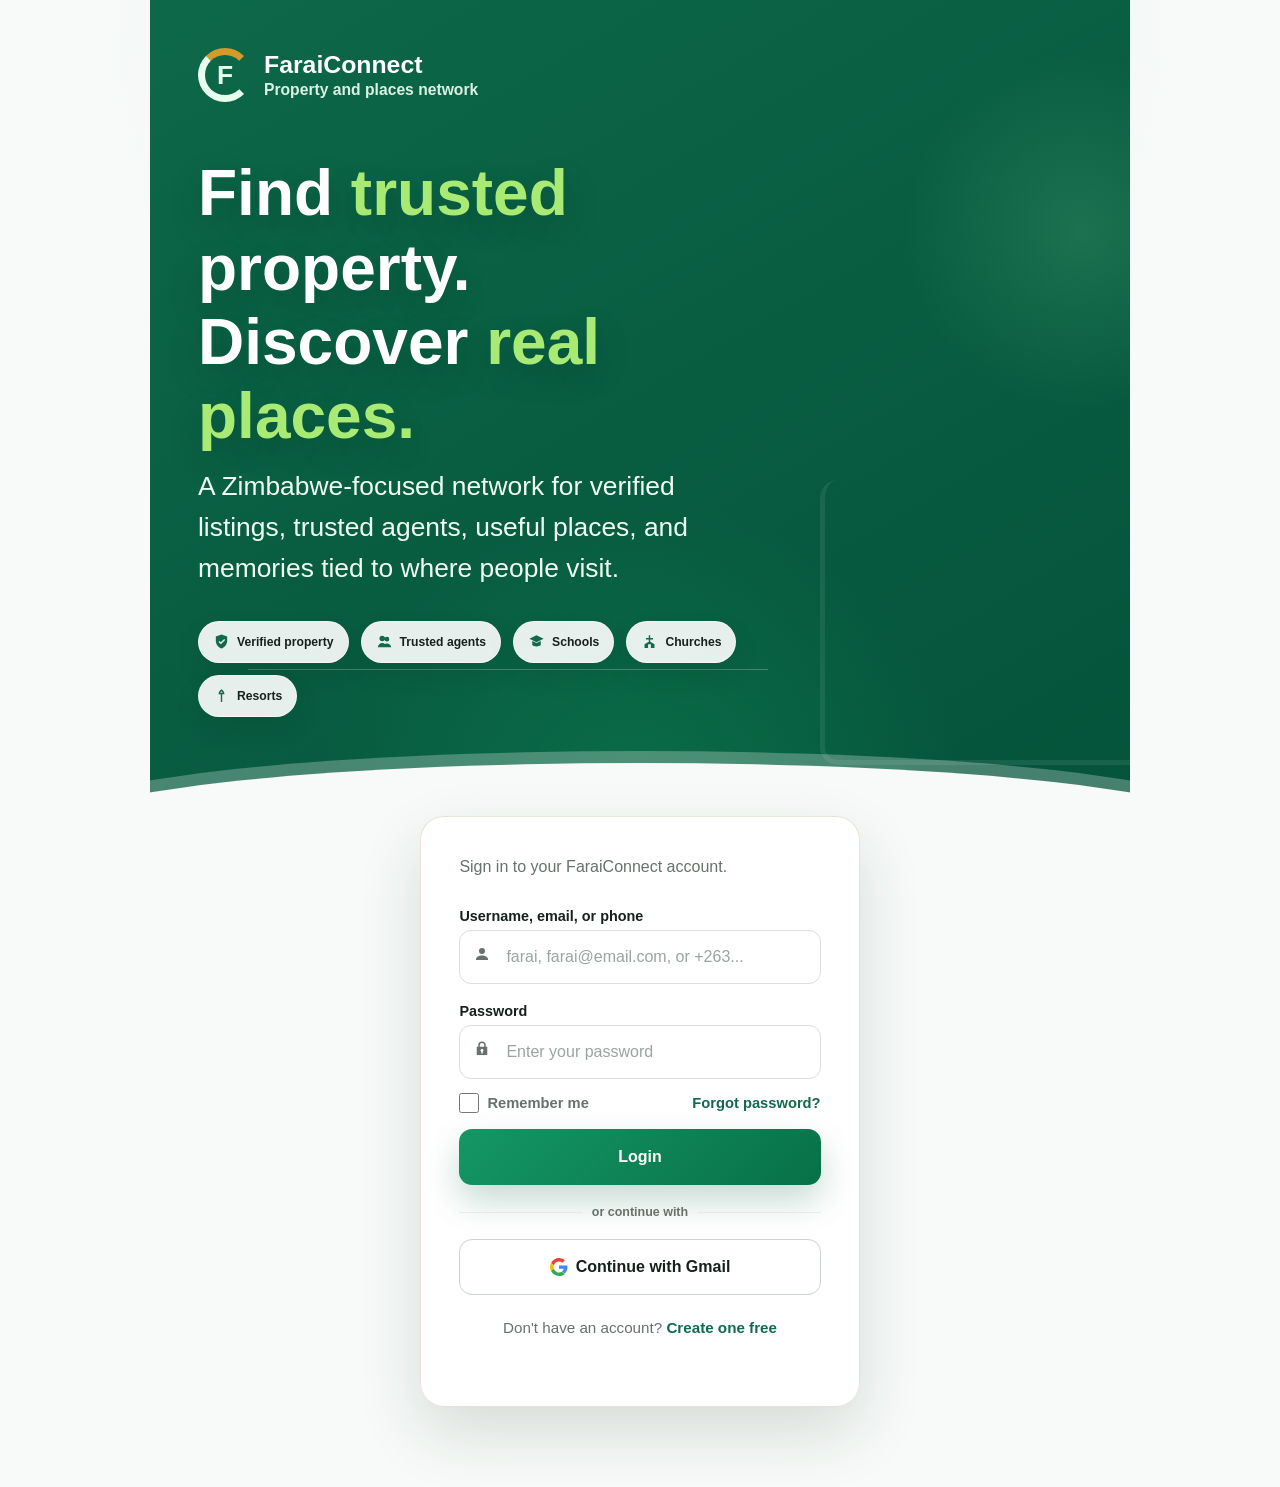
==== commit 76dd789f: "Refine auth and trip discovery UI" ====
--- a/frontend/index.html
+++ b/frontend/index.html
@@ -21,18 +21,18 @@
           </div>
 
           <div class="hero-copy">
-            <h1>Find trusted property. Discover real places.</h1>
+            <h1>Find <span>trusted</span> property.<br />Discover <span>real places.</span></h1>
             <p>
               A Zimbabwe-focused network for verified listings, trusted agents, useful places, and memories tied to where people visit.
             </p>
           </div>
 
           <div class="property-pills" aria-label="FaraiConnect highlights">
-            <span>Verified property</span>
-            <span>Trusted agents</span>
-            <span>Schools</span>
-            <span>Churches</span>
-            <span>Resorts</span>
+            <span><svg aria-hidden="true" viewBox="0 0 24 24"><path d="M12 2 4 5v6c0 5 3.2 9.4 8 11 4.8-1.6 8-6 8-11V5l-8-3Zm-1 14-3.2-3.2 1.4-1.4 1.8 1.8 4.8-4.8 1.4 1.4L11 16Z" /></svg>Verified property</span>
+            <span><svg aria-hidden="true" viewBox="0 0 24 24"><path d="M8.8 11.8a3.9 3.9 0 1 0 0-7.8 3.9 3.9 0 0 0 0 7.8Zm6.7.2a3.3 3.3 0 1 0 0-6.6 3.3 3.3 0 0 0 0 6.6ZM2.5 20c.6-3.5 3.1-5.8 6.3-5.8s5.7 2.3 6.3 5.8H2.5Zm11.3 0c-.2-1.5-.8-2.9-1.8-4 1-.7 2.2-1.1 3.5-1.1 3 0 5.3 2 6 5.1h-7.7Z" /></svg>Trusted agents</span>
+            <span><svg aria-hidden="true" viewBox="0 0 24 24"><path d="m12 3 10 5-10 5L2 8l10-5Zm-6 8.2 6 3 6-3V17c-1.6 1.4-3.6 2-6 2s-4.4-.6-6-2v-5.8Z" /></svg>Schools</span>
+            <span><svg aria-hidden="true" viewBox="0 0 24 24"><path d="M11 3h2v4h4v2h-4v3.2l6 3.6V21h-5v-5h-4v5H5v-5.2l6-3.6V9H7V7h4V3Z" /></svg>Churches</span>
+            <span><svg aria-hidden="true" viewBox="0 0 24 24"><path d="M12 3c2.8 2 4.2 4.4 4.2 7.2H13V21h-2V10.2H7.8C7.8 7.4 9.2 5 12 3Zm0 3.1c-.8.8-1.4 1.5-1.7 2.1h3.4c-.3-.6-.9-1.3-1.7-2.1Z" /></svg>Resorts</span>
           </div>
         </div>
 
@@ -58,7 +58,6 @@
         <div class="form-wrap">
           <form id="login-form" class="auth-form active" data-panel="login" novalidate>
             <div class="form-header">
-              <h2>Welcome back</h2>
               <p>Sign in to your FaraiConnect account.</p>
             </div>
 
@@ -162,41 +161,122 @@
           <button class="profile-chip" type="button" aria-label="Open profile">
             <span class="profile-avatar" aria-hidden="true"></span>
             <span>
-              <strong>Farai Moyo</strong>
+              <strong>Simbarashe Chaputsira</strong>
               <small>@farai_moyo</small>
             </span>
           </button>
         </div>
+        <div class="home-actions" aria-label="Home actions">
+          <button type="button" aria-label="Notifications">
+            <svg aria-hidden="true" viewBox="0 0 24 24"><path d="M12 22a2.7 2.7 0 0 0 2.6-2H9.4A2.7 2.7 0 0 0 12 22Zm7-6V11a7 7 0 0 0-14 0v5l-2 2v1h18v-1l-2-2Z" /></svg>
+            <span>0</span>
+          </button>
+          <button type="button" aria-label="Saved places">
+            <svg aria-hidden="true" viewBox="0 0 24 24"><path d="M6 3h12v19l-6-3.4L6 22V3Zm2 2v13.6l4-2.2 4 2.2V5H8Z" /></svg>
+          </button>
+          <button type="button" aria-label="Menu">
+            <svg aria-hidden="true" viewBox="0 0 24 24"><path d="M4 6h16v2H4V6Zm0 5h16v2H4v-2Zm0 5h16v2H4v-2Z" /></svg>
+          </button>
+        </div>
       </header>
 
       <section class="home-content" aria-label="Home overview">
+        <section class="discovery-hero" aria-label="Explore places">
+          <div class="hero-copy">
+            <p>Discover amazing</p>
+            <h1 id="hero-category-title">Resorts</h1>
+            <span>Find trusted property, places, activities, trips, and people around Zimbabwe.</span>
+          </div>
+        </section>
+
         <div class="category-strip" aria-label="Browse categories">
-          <button class="category-pill active" type="button" data-category="houses">Houses</button>
-          <button class="category-pill" type="button" data-category="resorts">Resorts</button>
-          <button class="category-pill" type="button" data-category="stands">Stands</button>
-          <button class="category-pill" type="button" data-category="farms">Farms</button>
-          <button class="category-pill" type="button" data-category="churches">Churches</button>
-          <button class="category-pill" type="button" data-category="schools">Schools</button>
-          <button class="category-pill" type="button" data-category="malls">Malls</button>
-          <button class="category-pill" type="button" data-category="agents">Agents</button>
-        </div>
+          <button class="category-pill" type="button" data-category="houses"><svg aria-hidden="true" viewBox="0 0 24 24"><path d="M3 11.5 12 4l9 7.5V21h-6v-6H9v6H3v-9.5Zm2 .9V19h2v-6h10v6h2v-6.6l-7-5.8-7 5.8Z" /></svg>Houses</button>
+          <button class="category-pill active" type="button" data-category="resorts"><svg aria-hidden="true" viewBox="0 0 24 24"><path d="M12 3c2.8 2 4.2 4.4 4.2 7.2H13V21h-2V10.2H7.8C7.8 7.4 9.2 5 12 3Zm0 3.1c-.8.8-1.4 1.5-1.7 2.1h3.4c-.3-.6-.9-1.3-1.7-2.1ZM4 21c.3-3.1 2-5.4 5-6.8v2.2c-1.5 1-2.4 2.5-2.8 4.6H4Zm16 0h-2.2c-.4-2.1-1.3-3.6-2.8-4.6v-2.2c3 1.4 4.7 3.7 5 6.8Z" /></svg>Resorts</button>
+          <button class="category-pill" type="button" data-category="stands"><svg aria-hidden="true" viewBox="0 0 24 24"><path d="M5 4h14v14H5V4Zm2 2v10h10V6H7Zm-4 14h18v2H3v-2Z" /></svg>Stands</button>
+          <button class="category-pill" type="button" data-category="farms"><svg aria-hidden="true" viewBox="0 0 24 24"><path d="M12 21c-1.6-3.6-1.6-7.1 0-10.4C13.6 13.9 13.6 17.4 12 21Zm-5.7-3.2C4.9 14.6 5.5 12 8 10c1.2 2.9.7 5.5-1.7 7.8Zm11.4 0C15.3 15.5 14.8 12.9 16 10c2.5 2 3.1 4.6 1.7 7.8ZM12 3c2.5 1.5 3.8 3.7 3.8 6.5h-7.6C8.2 6.7 9.5 4.5 12 3Z" /></svg>Farms</button>
+          <button class="category-pill" type="button" data-category="churches"><svg aria-hidden="true" viewBox="0 0 24 24"><path d="M11 3h2v4h4v2h-4v3.2l6 3.6V21h-5v-5h-4v5H5v-5.2l6-3.6V9H7V7h4V3Zm-4 14v2h1v-5.8l-1 .6V17Zm9 2h1v-2l-1-.6V19Z" /></svg>Churches</button>
+          <button class="category-pill" type="button" data-category="schools"><svg aria-hidden="true" viewBox="0 0 24 24"><path d="m12 3 10 5-10 5L2 8l10-5Zm-6 8.2 6 3 6-3V17c-1.6 1.4-3.6 2-6 2s-4.4-.6-6-2v-5.8Z" /></svg>Schools</button>
+          <button class="category-pill" type="button" data-category="malls"><svg aria-hidden="true" viewBox="0 0 24 24"><path d="M7 7V6a5 5 0 0 1 10 0v1h3v14H4V7h3Zm2 0h6V6a3 3 0 0 0-6 0v1Zm-3 2v10h12V9H6Z" /></svg>Malls</button>
+          <button class="category-pill" type="button" data-category="agents"><svg aria-hidden="true" viewBox="0 0 24 24"><path d="M12 12a4 4 0 1 0-4-4 4 4 0 0 0 4 4Zm0 2c-4.2 0-7 2-7 5v2h14v-2c0-3-2.8-5-7-5Zm7.5-2.5 1.4 1.4-3.9 3.9-2.1-2.1 1.4-1.4.7.7 2.5-2.5Z" /></svg>Agents</button>
+        </div>
+
+        <section class="featured-strip" aria-label="Featured resorts">
+          <div class="section-heading">
+            <h2>Featured resorts</h2>
+          </div>
+          <div class="featured-row">
+            <article style="background-image: linear-gradient(180deg, rgba(0,0,0,0.02), rgba(0,0,0,0.68)), url('assets/victoria-falls-1.jpg')">
+              <span>4.8</span>
+              <strong>Victoria Falls stay</strong>
+              <small>Safari - Waterfalls - Luxury</small>
+            </article>
+            <article style="background-image: linear-gradient(180deg, rgba(0,0,0,0.02), rgba(0,0,0,0.68)), url('https://images.unsplash.com/photo-1506744038136-46273834b3fb?auto=format&fit=crop&w=900&q=92')">
+              <span>4.6</span>
+              <strong>Kariba lakeside</strong>
+              <small>Relax - Boat cruise - Family</small>
+            </article>
+            <article style="background-image: linear-gradient(180deg, rgba(0,0,0,0.02), rgba(0,0,0,0.68)), url('assets/great-zimbabwe-4.jpg')">
+              <span>4.7</span>
+              <strong>Great Zimbabwe</strong>
+              <small>Heritage - Walks - Culture</small>
+            </article>
+          </div>
+        </section>
 
         <div class="subfilter-strip" aria-label="Category filters"></div>
 
-        <div class="quick-grid">
-          <article>
-            <span>12</span>
-            <strong>Verified listings</strong>
-          </article>
-          <article>
-            <span>5</span>
-            <strong>New places</strong>
-          </article>
-          <article>
-            <span>3</span>
-            <strong>Friend visits</strong>
-          </article>
-        </div>
+        <div class="quick-grid" aria-label="Quick views">
+          <button class="quick-card" type="button" data-quick-card="organised">
+            <span>
+              <svg aria-hidden="true" viewBox="0 0 24 24"><path d="M7 2h2v3h6V2h2v3h3v17H4V5h3V2Zm11 8H6v10h12V10Zm-9.5 3.5h7v2h-7v-2Zm0 3h5v2h-5v-2Z" /></svg>
+              <b>12</b>
+            </span>
+            <strong>Organised trips</strong>
+            <small>Trips you've created</small>
+          </button>
+          <button class="quick-card" type="button" data-quick-card="planned">
+            <span>
+              <svg aria-hidden="true" viewBox="0 0 24 24"><path d="M7 2h2v3h6V2h2v3h3v17H4V5h3V2Zm11 8H6v10h12V10Zm-8 2 2 2 4-4 1.4 1.4-5.4 5.4-3.4-3.4L10 12Z" /></svg>
+              <b>4</b>
+            </span>
+            <strong>Planned visits</strong>
+            <small>Upcoming adventures</small>
+          </button>
+          <button class="quick-card" type="button" data-quick-card="notifications">
+            <span>
+              <svg aria-hidden="true" viewBox="0 0 24 24"><path d="M12 22a2.7 2.7 0 0 0 2.6-2H9.4A2.7 2.7 0 0 0 12 22Zm7-6V11a7 7 0 0 0-14 0v5l-2 2v1h18v-1l-2-2Z" /></svg>
+              <b>9</b>
+            </span>
+            <strong>Notifications</strong>
+            <small>New updates for you</small>
+          </button>
+          <button class="quick-card" type="button" data-quick-card="to-go">
+            <span>
+              <svg aria-hidden="true" viewBox="0 0 24 24"><path d="M12 2a7 7 0 0 0-7 7c0 5.2 7 13 7 13s7-7.8 7-13a7 7 0 0 0-7-7Zm0 9.7A2.7 2.7 0 1 1 12 6.3a2.7 2.7 0 0 1 0 5.4Z" /></svg>
+              <b>18</b>
+            </span>
+            <strong>To go places</strong>
+            <small>Your favourite spots</small>
+          </button>
+        </div>
+
+        <section class="invite-banner" aria-label="Invite friends">
+          <div>
+            <h2>Invite friends & explore together</h2>
+            <p>Share places, plan trips and create unforgettable memories.</p>
+          </div>
+          <button type="button">
+            <svg aria-hidden="true" viewBox="0 0 24 24"><path d="M10 11a4 4 0 1 0 0-8 4 4 0 0 0 0 8Zm0 2c-4 0-7 2.1-7 5v2h10.2a7 7 0 0 1 1.3-6.1A10.4 10.4 0 0 0 10 13Zm8-1h2v3h3v2h-3v3h-2v-3h-3v-2h3v-3Z" /></svg>
+            Invite Friends
+          </button>
+          <div class="invite-art" aria-hidden="true">
+            <span></span>
+            <span></span>
+            <span></span>
+          </div>
+        </section>
+
+        <section class="quick-insight-panel" aria-live="polite" hidden></section>
 
         <section class="listing-feed" aria-label="House listings"></section>
       </section>
@@ -233,6 +313,8 @@
           <span>My Teams</span>
         </button>
       </nav>
+
+      <section class="organised-trip-overlay" id="organised-trip-overlay" aria-label="Organised trips" hidden></section>
     </main>
 
     <script src="app.js"></script>
--- a/frontend/styles.css
+++ b/frontend/styles.css
@@ -26,8 +26,8 @@
   min-height: 100dvh;
   font-family: Arial, Helvetica, sans-serif;
   background:
-    radial-gradient(circle at 50% 0%, rgba(212, 154, 42, 0.12), transparent 36%),
-    var(--bg);
+    radial-gradient(circle at 50% 0%, rgba(18, 106, 74, 0.08), transparent 34%),
+    #f7faf8;
   color: var(--ink);
 }
 
@@ -53,6 +53,7 @@
   margin: 0 auto;
   display: flex;
   flex-direction: column;
+  background: #f7faf8;
 }
 
 .left-panel,
@@ -63,26 +64,57 @@
 }
 
 .left-panel {
+  position: relative;
   display: flex;
   flex-direction: column;
   justify-content: space-between;
-  min-height: auto;
+  min-height: 54vh;
+  overflow: hidden;
   background:
-    linear-gradient(160deg, rgba(18, 106, 74, 0.96), rgba(11, 78, 54, 0.98)),
+    radial-gradient(circle at 95% 28%, rgba(117, 209, 155, 0.18), transparent 16%),
+    radial-gradient(circle at 50% 100%, rgba(19, 149, 96, 0.36), transparent 34%),
+    linear-gradient(150deg, rgba(13, 104, 73, 0.98), rgba(4, 83, 58, 0.99)),
     var(--green-dark);
   color: #f7fff9;
+  padding-bottom: 5.5rem;
 }
 
 .right-panel {
+  position: relative;
+  z-index: 2;
   flex: 1;
   display: flex;
-  align-items: center;
+  align-items: flex-start;
   justify-content: center;
   min-height: auto;
-  background:
-    radial-gradient(circle at 100% 0%, rgba(212, 154, 42, 0.08), transparent 28%),
-    #242722;
-  color: #fffdf8;
+  margin-top: -3.4rem;
+  background: transparent;
+  color: var(--ink);
+}
+
+.left-panel::before {
+  position: absolute;
+  right: -40px;
+  bottom: 64px;
+  width: min(54vw, 340px);
+  height: min(46vw, 280px);
+  border: 5px solid rgba(255, 255, 255, 0.08);
+  border-top: 0;
+  border-radius: 18px;
+  transform: rotate(0deg);
+  content: "";
+}
+
+.left-panel::after {
+  position: absolute;
+  right: -10%;
+  bottom: -54px;
+  left: -10%;
+  height: 120px;
+  border-radius: 50% 50% 0 0 / 55% 55% 0 0;
+  background: #f7faf8;
+  box-shadow: 0 -12px 0 rgba(255, 255, 255, 0.26);
+  content: "";
 }
 
 .brand-row {
@@ -92,11 +124,11 @@
 }
 
 .logo-mark {
-  width: 42px;
-  height: 42px;
+  width: 54px;
+  height: 54px;
   display: grid;
   place-items: center;
-  border: 6px solid #e8fff0;
+  border: 7px solid #e8fff0;
   border-top-color: var(--gold);
   border-right-color: transparent;
   border-radius: 50%;
@@ -104,21 +136,21 @@
 
 .logo-letter {
   color: #e8fff0;
-  font-size: 1.32rem;
+  font-size: 1.65rem;
   font-weight: 900;
   line-height: 1;
 }
 
 .brand-name {
   color: #ffffff;
-  font-size: 1.12rem;
+  font-size: 1.55rem;
   font-weight: 800;
 }
 
 .brand-tag {
   margin-top: 2px;
-  color: #b8d8c7;
-  font-size: 0.78rem;
+  color: #dcf1e6;
+  font-size: 0.98rem;
   font-weight: 700;
 }
 
@@ -141,21 +173,65 @@
   line-height: 1.7;
 }
 
+.left-panel .hero-copy h1 {
+  color: #ffffff;
+  font-size: clamp(2.3rem, 9vw, 4rem);
+  line-height: 1.16;
+  font-weight: 900;
+  text-shadow: 0 12px 34px rgba(0, 0, 0, 0.18);
+}
+
+.left-panel .hero-copy h1 span {
+  color: #a9ea75;
+}
+
+.left-panel .hero-copy p {
+  max-width: 720px;
+  color: #f0fff6;
+  font-size: clamp(1.02rem, 3.8vw, 1.65rem);
+  line-height: 1.55;
+}
+
 .property-pills {
+  position: relative;
   display: flex;
   flex-wrap: wrap;
-  gap: 8px;
-  margin-top: 1.6rem;
+  gap: 12px;
+  margin-top: 2rem;
+  max-width: 620px;
+}
+
+.property-pills::before {
+  position: absolute;
+  inset: 50% 8% auto 8%;
+  height: 1px;
+  background: rgba(255, 255, 255, 0.24);
+  content: "";
 }
 
 .property-pills span {
-  padding: 6px 12px;
-  border: 1px solid rgba(255, 255, 255, 0.15);
+  position: relative;
+  z-index: 1;
+  min-width: 92px;
+  min-height: 42px;
+  display: inline-flex;
+  align-items: center;
+  justify-content: center;
+  gap: 7px;
+  padding: 0 14px;
+  border: 1px solid rgba(255, 255, 255, 0.6);
   border-radius: 999px;
-  background: rgba(255, 255, 255, 0.08);
-  color: #d8efe2;
-  font-size: 0.78rem;
-  font-weight: 700;
+  background: rgba(255, 255, 255, 0.9);
+  color: var(--ink);
+  font-size: 0.76rem;
+  font-weight: 900;
+  box-shadow: 0 12px 24px rgba(3, 51, 35, 0.14);
+}
+
+.property-pills svg {
+  width: 17px;
+  height: 17px;
+  fill: var(--green);
 }
 
 .trust-stats {
@@ -190,8 +266,13 @@
 }
 
 .form-wrap {
-  width: min(100%, 360px);
-  margin: auto;
+  width: min(100%, 440px);
+  margin: 0 auto 2rem;
+  border: 1px solid rgba(221, 214, 201, 0.68);
+  border-radius: 24px;
+  background: rgba(255, 255, 255, 0.96);
+  padding: clamp(1.4rem, 5vw, 2.4rem);
+  box-shadow: 0 26px 64px rgba(28, 39, 34, 0.14);
 }
 
 .auth-form {
@@ -202,47 +283,52 @@
   display: block;
 }
 
+.form-header {
+  position: relative;
+  padding-left: 0;
+}
+
 .form-header h2 {
   margin: 0 0 6px;
-  font-size: 1.55rem;
-  font-weight: 800;
-  color: #ffffff;
+  font-size: clamp(1.65rem, 6vw, 2.15rem);
+  font-weight: 900;
+  color: var(--ink);
 }
 
 .form-header p {
   margin: 0 0 1.8rem;
-  color: #d6dbd4;
-  font-size: 0.92rem;
+  color: var(--muted);
+  font-size: 1rem;
   line-height: 1.5;
 }
 
 label {
   display: block;
   margin: 0 0 6px;
-  color: #e3e8df;
-  font-size: 0.84rem;
+  color: var(--ink);
+  font-size: 0.9rem;
   font-weight: 800;
 }
 
 input,
 select {
   width: 100%;
-  min-height: 44px;
-  margin-bottom: 1rem;
-  border: 1px solid rgba(255, 255, 255, 0.18);
-  border-radius: 8px;
-  background: rgba(255, 255, 255, 0.02);
-  color: #ffffff;
-  padding: 0 12px;
+  min-height: 54px;
+  margin-bottom: 1.15rem;
+  border: 1px solid #d9dfdc;
+  border-radius: 12px;
+  background: #ffffff;
+  color: var(--ink);
+  padding: 0 14px;
   outline: none;
 }
 
 input::placeholder {
-  color: rgba(255, 255, 255, 0.46);
+  color: #9aa4a0;
 }
 
 select {
-  color-scheme: dark;
+  color-scheme: light;
 }
 
 input:focus,
@@ -257,16 +343,16 @@
 
 .input-icon-wrap svg {
   position: absolute;
-  left: 12px;
-  top: 13px;
+  left: 14px;
+  top: 15px;
   width: 18px;
   height: 18px;
-  fill: rgba(255, 255, 255, 0.54);
+  fill: var(--muted);
   pointer-events: none;
 }
 
 .input-icon-wrap input {
-  padding-left: 40px;
+  padding-left: 46px;
 }
 
 .two-column {
@@ -289,41 +375,43 @@
   align-items: center;
   gap: 8px;
   margin: 0;
-  color: #cbd4ca;
-  font-size: 0.82rem;
+  color: var(--muted);
+  font-size: 0.92rem;
   font-weight: 700;
 }
 
 .check-label input {
-  width: 16px;
-  min-height: 16px;
+  width: 20px;
+  min-height: 20px;
   margin: 0;
+  accent-color: var(--green);
 }
 
 .text-link {
-  font-size: 0.82rem;
+  font-size: 0.92rem;
   font-weight: 800;
-  color: #5fc28d;
+  color: var(--green);
 }
 
 .primary-button,
 .google-button {
   width: 100%;
-  min-height: 46px;
-  border-radius: 8px;
+  min-height: 56px;
+  border-radius: 13px;
   cursor: pointer;
-  font-weight: 800;
+  font-weight: 900;
 }
 
 .primary-button {
-  border: 1px solid rgba(255, 255, 255, 0.22);
-  background: transparent;
-  color: #fff;
+  border: 0;
+  background: linear-gradient(135deg, #149765, #087048);
+  color: #fff;
+  box-shadow: 0 16px 34px rgba(18, 106, 74, 0.24);
 }
 
 .primary-button:hover {
-  border-color: var(--gold);
-  background: rgba(255, 255, 255, 0.05);
+  background: linear-gradient(135deg, #17a06b, #087048);
+  transform: translateY(-1px);
 }
 
 .divider {
@@ -331,7 +419,7 @@
   align-items: center;
   gap: 10px;
   margin: 1.25rem 0;
-  color: #b9c2b7;
+  color: var(--muted);
   font-size: 0.78rem;
   font-weight: 700;
 }
@@ -350,9 +438,9 @@
   align-items: center;
   justify-content: center;
   gap: 8px;
-  border: 1px solid rgba(255, 255, 255, 0.22);
-  background: transparent;
-  color: #ffffff;
+  border: 1px solid #cbd4d0;
+  background: #ffffff;
+  color: var(--ink);
 }
 
 .google-button:hover {
@@ -366,15 +454,15 @@
 
 .switch-row {
   margin-top: 1.5rem;
-  color: #d6dbd4;
-  font-size: 0.88rem;
+  color: var(--muted);
+  font-size: 0.95rem;
   text-align: center;
 }
 
 .switch-row button {
   border: 0;
   background: transparent;
-  color: #5fc28d;
+  color: var(--green);
   cursor: pointer;
   font-weight: 800;
   padding: 0;
@@ -394,27 +482,31 @@
 
 @media (min-width: 881px) {
   .page-shell {
-    flex-direction: row;
+    flex-direction: column;
     align-items: stretch;
-    padding: 18px 0;
+    padding: 0;
   }
 
   .left-panel,
   .right-panel {
-    flex: 1;
-    min-height: calc(100vh - 36px);
-    min-height: calc(100dvh - 36px);
+    flex: initial;
+    min-height: auto;
     padding: 3rem;
   }
 
   .right-panel {
     overflow-y: auto;
+    margin-top: -3.8rem;
   }
 
   .trust-stats {
-    display: flex;
-    flex-wrap: nowrap;
+    display: none;
     margin-top: 3rem;
+  }
+
+  .left-panel {
+    min-height: 620px;
+    padding-bottom: 7rem;
   }
 
   .hero-copy {
@@ -440,14 +532,34 @@
   }
 
   .trust-stats {
-    display: flex;
+    display: none;
   }
 }
 
 @media (max-width: 420px) {
   .property-pills span {
-    font-size: 0.74rem;
-    padding: 5px 10px;
+    min-width: 82px;
+    min-height: 38px;
+    font-size: 0.7rem;
+    padding: 0 10px;
+  }
+
+  .property-pills svg {
+    width: 15px;
+    height: 15px;
+  }
+
+  .brand-name {
+    font-size: 1.18rem;
+  }
+
+  .brand-tag {
+    font-size: 0.78rem;
+  }
+
+  .logo-mark {
+    width: 46px;
+    height: 46px;
   }
 
   .form-header h2 {
@@ -463,20 +575,32 @@
 .home-screen {
   min-height: 100vh;
   min-height: 100dvh;
-  padding: 1rem 0 5.8rem;
+  padding: 0 0 5.8rem;
   background:
-    radial-gradient(circle at 100% 0%, rgba(212, 154, 42, 0.16), transparent 28%),
-    #f7f5ef;
+    radial-gradient(circle at 94% 2%, rgba(18, 106, 74, 0.08), transparent 28%),
+    linear-gradient(180deg, #fffdf8 0%, #f4f7f1 100%);
   color: var(--ink);
 }
 
 .home-header {
-  width: min(100% - 2rem, 980px);
+  position: sticky;
+  top: 0;
+  z-index: 20;
+  width: 100%;
   margin: 0 auto;
   display: flex;
   align-items: center;
-  justify-content: flex-start;
-  gap: 0.75rem;
+  justify-content: space-between;
+  gap: 1rem;
+  border-bottom: 1px solid rgba(221, 214, 201, 0.72);
+  background: rgba(255, 253, 248, 0.92);
+  padding: 0.75rem max(1rem, calc((100vw - 1080px) / 2));
+  backdrop-filter: blur(18px);
+}
+
+.left-panel .hero-copy {
+  width: auto;
+  padding: 0;
 }
 
 .home-brand-mark .logo-mark {
@@ -500,24 +624,26 @@
 .profile-chip {
   display: flex;
   align-items: center;
-  gap: 8px;
-  max-width: 168px;
-  border: 1px solid var(--line);
+  gap: 10px;
+  max-width: 180px;
+  border: 0;
   border-radius: 999px;
-  background: #fffdf8;
-  color: var(--ink);
-  padding: 4px 9px 4px 4px;
+  background: transparent;
+  color: var(--ink);
+  padding: 0;
   cursor: pointer;
-  box-shadow: 0 10px 24px rgba(32, 38, 34, 0.08);
+  box-shadow: none;
 }
 
 .profile-avatar {
-  width: 36px;
-  height: 36px;
+  width: 46px;
+  height: 46px;
+  border: 3px solid #fff;
   border-radius: 50%;
   background:
     linear-gradient(180deg, rgba(0, 0, 0, 0), rgba(0, 0, 0, 0.1)),
-    url("assets/profile-farai.jpg") center/cover;
+    url("assets/profile-5.jpg") center/cover;
+  box-shadow: 0 10px 24px rgba(32, 38, 34, 0.14);
 }
 
 .profile-chip strong,
@@ -530,17 +656,137 @@
 }
 
 .profile-chip strong {
-  font-size: 0.8rem;
+  font-size: 1rem;
 }
 
 .profile-chip small {
   color: var(--muted);
-  font-size: 0.68rem;
+  font-size: 0.78rem;
+}
+
+.home-actions {
+  display: flex;
+  align-items: center;
+  gap: 0.65rem;
+}
+
+.home-actions button {
+  position: relative;
+  width: 40px;
+  height: 40px;
+  display: grid;
+  place-items: center;
+  border: 0;
+  border-radius: 50%;
+  background: transparent;
+  color: var(--ink);
+  cursor: pointer;
+}
+
+.home-actions svg {
+  width: 24px;
+  height: 24px;
+  fill: currentColor;
+}
+
+.home-actions span {
+  position: absolute;
+  top: 2px;
+  right: 1px;
+  min-width: 18px;
+  height: 18px;
+  display: grid;
+  place-items: center;
+  border: 2px solid #fffdf8;
+  border-radius: 999px;
+  background: var(--green);
+  color: #fff;
+  font-size: 0.62rem;
+  font-weight: 900;
 }
 
 .home-content {
-  width: min(100%, 980px);
-  margin: 1.3rem auto 0;
+  width: min(100%, 1080px);
+  margin: 0 auto;
+}
+
+.discovery-hero {
+  min-height: 320px;
+  display: flex;
+  align-items: center;
+  margin-bottom: 1.1rem;
+  background:
+    linear-gradient(90deg, rgba(255, 253, 248, 0.98) 0%, rgba(255, 253, 248, 0.82) 38%, rgba(255, 253, 248, 0.16) 72%),
+    url("https://images.unsplash.com/photo-1540541338287-41700207dee6?auto=format&fit=crop&w=1600&q=82") right center/cover;
+}
+
+.hero-copy {
+  width: min(520px, 100%);
+  padding: 2.4rem 1.4rem;
+}
+
+.hero-copy p {
+  margin: 0;
+  color: var(--green);
+  font-size: clamp(1.45rem, 4vw, 2.35rem);
+  line-height: 1;
+}
+
+.hero-copy h1 {
+  margin: 0.2rem 0 0.8rem;
+  color: var(--green);
+  font-size: clamp(3rem, 8vw, 4.7rem);
+  line-height: 0.9;
+}
+
+.hero-copy > span {
+  display: block;
+  max-width: 330px;
+  color: var(--ink);
+  font-size: 1.02rem;
+  line-height: 1.45;
+}
+
+.hero-search {
+  width: min(100%, 470px);
+  min-height: 58px;
+  display: grid;
+  grid-template-columns: 36px 1fr 46px;
+  align-items: center;
+  gap: 8px;
+  margin-top: 1.7rem;
+  border: 1px solid rgba(221, 214, 201, 0.82);
+  border-radius: 999px;
+  background: rgba(255, 255, 255, 0.88);
+  padding: 0 8px 0 18px;
+  box-shadow: 0 18px 40px rgba(32, 38, 34, 0.12);
+}
+
+.hero-search svg {
+  width: 22px;
+  height: 22px;
+  fill: currentColor;
+}
+
+.hero-search input {
+  min-width: 0;
+  border: 0;
+  background: transparent;
+  color: var(--ink);
+  font: inherit;
+  outline: none;
+}
+
+.hero-search button {
+  width: 42px;
+  height: 42px;
+  display: grid;
+  place-items: center;
+  border: 0;
+  border-left: 1px solid rgba(221, 214, 201, 0.82);
+  background: transparent;
+  color: var(--ink);
+  cursor: pointer;
 }
 
 .category-strip,
@@ -548,19 +794,76 @@
   display: flex;
   gap: 8px;
   overflow-x: auto;
-  padding: 0 1rem 10px;
+  padding: 0 1.05rem 12px;
   scrollbar-width: none;
   -webkit-overflow-scrolling: touch;
 }
 
 .category-strip {
-  margin-bottom: 0.15rem;
-  border-bottom: 1px solid rgba(221, 214, 201, 0.62);
+  margin-bottom: 1rem;
 }
 
 .subfilter-strip {
-  margin-bottom: 0.75rem;
-  padding-top: 0.25rem;
+  flex-direction: column;
+  align-items: stretch;
+  gap: 0;
+}
+
+.subfilter-row {
+  display: flex;
+  gap: 10px;
+  overflow-x: auto;
+  padding: 0 0 10px;
+  scrollbar-width: none;
+  -webkit-overflow-scrolling: touch;
+}
+
+.subfilter-row::-webkit-scrollbar {
+  display: none;
+}
+
+.subfilter-group {
+  display: grid;
+  gap: 12px;
+  padding: 0 0 12px;
+}
+
+.subfilter-group + .subfilter-group {
+  border-top: 1px solid rgba(221, 214, 201, 0.7);
+  padding-top: 16px;
+}
+
+.filter-heading {
+  display: flex;
+  align-items: center;
+  justify-content: space-between;
+  gap: 12px;
+}
+
+.filter-heading strong {
+  display: inline-flex;
+  align-items: center;
+  gap: 8px;
+  color: var(--muted);
+  font-size: 0.84rem;
+  font-weight: 900;
+  letter-spacing: 0;
+  text-transform: none;
+}
+
+.filter-heading strong span {
+  color: var(--green);
+  font-size: 1.05rem;
+}
+
+.filter-heading button {
+  border: 0;
+  background: transparent;
+  color: var(--green);
+  cursor: pointer;
+  font: inherit;
+  font-size: 0.78rem;
+  font-weight: 900;
 }
 
 .category-strip::-webkit-scrollbar,
@@ -571,72 +874,1209 @@
 .category-pill,
 .subfilter-pill {
   flex: 0 0 auto;
+  min-height: 58px;
+  display: inline-flex;
+  align-items: center;
+  justify-content: center;
+  gap: 8px;
+  border: 1px solid var(--line);
+  border-radius: 12px;
+  background: #fffdf8;
+  color: var(--ink);
+  cursor: pointer;
+  font-weight: 800;
+  padding: 0 20px;
+  box-shadow: 0 14px 28px rgba(32, 38, 34, 0.06);
+  transition: background 160ms ease, border-color 160ms ease, color 160ms ease, transform 160ms ease;
+}
+
+.category-pill svg {
+  width: 20px;
+  height: 20px;
+  color: var(--green);
+  fill: currentColor;
+  flex: 0 0 auto;
+}
+
+.category-pill:hover,
+.subfilter-pill:hover {
+  transform: translateY(-1px);
+}
+
+.subfilter-pill {
+  min-height: 36px;
+  border-radius: 999px;
+  background: rgba(246, 241, 232, 0.78);
+  color: var(--muted);
+  font-size: 0.76rem;
+  padding: 0 13px;
+  box-shadow: none;
+}
+
+.subfilter-pill span {
+  color: var(--green);
+  font-weight: 900;
+}
+
+.subfilter-pill.activity-filter {
+  width: auto;
   min-height: 38px;
+  flex-direction: row;
+  gap: 7px;
+  border-radius: 999px;
+  background: rgba(255, 253, 248, 0.9);
+  font-size: 0.72rem;
+  line-height: 1.12;
+  padding: 0 13px;
+  text-align: left;
+  white-space: nowrap;
+}
+
+.subfilter-pill.activity-filter span {
+  font-size: 1rem;
+  line-height: 1;
+}
+
+.category-pill.active {
+  border-color: var(--green);
+  background: var(--green);
+  color: #fff;
+}
+
+.category-pill.active svg {
+  color: #fff;
+}
+
+.featured-strip {
+  margin: 0 1rem 1.2rem;
+}
+
+.section-heading {
+  display: flex;
+  align-items: center;
+  justify-content: space-between;
+  margin-bottom: 0.75rem;
+}
+
+.section-heading h2 {
+  margin: 0;
+  color: var(--ink);
+  font-size: 1.2rem;
+}
+
+.section-heading button {
+  border: 0;
+  background: transparent;
+  color: var(--green);
+  cursor: pointer;
+  font-weight: 900;
+}
+
+.featured-row {
+  display: flex;
+  gap: 12px;
+  overflow-x: auto;
+  padding-bottom: 8px;
+  scrollbar-width: none;
+  -webkit-overflow-scrolling: touch;
+}
+
+.featured-row::-webkit-scrollbar {
+  display: none;
+}
+
+.featured-row article {
+  position: relative;
+  flex: 0 0 275px;
+  min-height: 190px;
+  display: flex;
+  flex-direction: column;
+  justify-content: flex-end;
+  overflow: hidden;
+  border-radius: 12px;
+  color: #fff;
+  padding: 1rem;
+  background-position: center;
+  background-size: cover;
+  box-shadow: 0 18px 38px rgba(32, 38, 34, 0.16);
+}
+
+.featured-row article > span {
+  position: absolute;
+  top: 12px;
+  right: 12px;
+  border-radius: 999px;
+  background: rgba(18, 106, 74, 0.88);
+  color: #fff;
+  font-weight: 900;
+  padding: 5px 10px;
+  font-size: 0.82rem;
+}
+
+.featured-row strong {
+  font-size: 1rem;
+}
+
+.featured-row small {
+  display: block;
+  margin-top: 5px;
+  color: rgba(255, 255, 255, 0.86);
+  font-weight: 700;
+}
+
+.subfilter-strip {
+  margin: 0 1rem 1rem;
+  border: 1px solid rgba(221, 214, 201, 0.76);
+  border-radius: 14px;
+  background: rgba(255, 255, 252, 0.88);
+  padding: 1.1rem 1rem 0.2rem;
+  box-shadow: 0 16px 36px rgba(32, 38, 34, 0.06);
+}
+
+.subfilter-pill.active {
+  border-color: rgba(18, 106, 74, 0.22);
+  background: var(--green);
+  color: #fff;
+  box-shadow: inset 0 0 0 1px rgba(18, 106, 74, 0.05);
+}
+
+.subfilter-pill.active span {
+  color: #fff;
+}
+
+.quick-grid {
+  display: flex;
+  gap: 12px;
+  margin-top: 0.25rem;
+  overflow-x: auto;
+  padding: 2px 1rem 20px;
+  scrollbar-width: none;
+  -webkit-overflow-scrolling: touch;
+}
+
+.quick-grid::-webkit-scrollbar {
+  display: none;
+}
+
+.quick-card {
+  flex: 0 0 230px;
+  border: 1px solid var(--line);
+  border-radius: 12px;
+  background:
+    linear-gradient(135deg, rgba(255, 255, 255, 0.98), rgba(250, 247, 239, 0.9)),
+    #fffdf8;
+  color: var(--ink);
+  cursor: pointer;
+  font: inherit;
+  padding: 1.15rem;
+  text-align: left;
+  box-shadow: 0 18px 38px rgba(32, 38, 34, 0.06);
+  transition: border-color 160ms ease, transform 160ms ease, box-shadow 160ms ease;
+}
+
+.quick-card:hover,
+.quick-card.active {
+  border-color: rgba(18, 106, 74, 0.28);
+  transform: translateY(-1px);
+  box-shadow: 0 16px 30px rgba(32, 38, 34, 0.09);
+}
+
+.quick-card.active {
+  background:
+    linear-gradient(135deg, rgba(224, 245, 238, 0.98), rgba(255, 249, 235, 0.88)),
+    #fffdf8;
+}
+
+.quick-grid span {
+  display: flex;
+  align-items: center;
+  gap: 16px;
+  color: var(--green);
+  font-weight: 900;
+}
+
+.quick-grid svg {
+  width: 52px;
+  height: 52px;
+  border-radius: 12px;
+  background: rgba(18, 106, 74, 0.1);
+  padding: 14px;
+  flex: 0 0 auto;
+  fill: currentColor;
+}
+
+.quick-card:nth-child(2) svg {
+  background: rgba(212, 154, 42, 0.15);
+  fill: var(--gold);
+}
+
+.quick-card:nth-child(3) svg {
+  background: rgba(122, 70, 190, 0.12);
+  fill: #7f43c4;
+}
+
+.quick-card:nth-child(4) svg {
+  background: rgba(18, 106, 74, 0.12);
+}
+
+.quick-grid b {
+  color: var(--ink);
+  font-size: 2rem;
+  line-height: 1;
+}
+
+.quick-card strong,
+.quick-card small {
+  display: block;
+  padding-left: 68px;
+}
+
+.quick-grid strong {
+  margin-top: -10px;
+  color: var(--ink);
+  font-size: 0.82rem;
+}
+
+.quick-card small {
+  margin-top: 8px;
+  color: var(--muted);
+  font-size: 0.72rem;
+  font-weight: 800;
+}
+
+.invite-banner {
+  position: relative;
+  min-height: 112px;
+  display: grid;
+  grid-template-columns: minmax(0, 1fr) auto minmax(260px, 36%);
+  align-items: center;
+  gap: 1.2rem;
+  overflow: hidden;
+  margin: 0.7rem 1rem 1.25rem;
+  border: 1px solid rgba(18, 106, 74, 0.18);
+  border-radius: 16px;
+  background:
+    linear-gradient(90deg, rgba(239, 250, 244, 0.99) 0%, rgba(247, 251, 246, 0.94) 47%, rgba(232, 245, 235, 0.44) 100%),
+    #eff8f2;
+  padding: 1.1rem 1.35rem;
+  box-shadow: 0 18px 36px rgba(32, 38, 34, 0.07);
+}
+
+.invite-banner > div:first-child,
+.invite-banner button {
+  position: relative;
+  z-index: 2;
+}
+
+.invite-banner h2 {
+  margin: 0;
+  color: var(--green);
+  font-size: clamp(0.98rem, 1.6vw, 1.18rem);
+  line-height: 1.1;
+}
+
+.invite-banner p {
+  max-width: 410px;
+  margin: 0.45rem 0 0;
+  color: var(--muted);
+  font-size: 0.82rem;
+  font-weight: 700;
+  line-height: 1.42;
+}
+
+.invite-banner button {
+  min-height: 48px;
+  display: inline-flex;
+  align-items: center;
+  justify-content: center;
+  gap: 0.65rem;
+  border: 0;
+  border-radius: 10px;
+  background: linear-gradient(135deg, #167f5c, #075f43);
+  color: #fff;
+  cursor: pointer;
+  font: inherit;
+  font-weight: 900;
+  padding: 0 1.35rem;
+  box-shadow: 0 14px 26px rgba(18, 106, 74, 0.2);
+  grid-column: 2;
+}
+
+.invite-banner button svg {
+  width: 21px;
+  height: 21px;
+  fill: currentColor;
+}
+
+.invite-art {
+  position: absolute;
+  inset: 0 0 0 auto;
+  width: min(38%, 400px);
+  min-height: auto;
+  border-radius: 0;
+  background:
+    linear-gradient(90deg, rgba(239, 250, 244, 0) 0%, rgba(239, 250, 244, 0.2) 24%, rgba(18, 106, 74, 0.18) 100%),
+    url("assets/victoria-falls-5.jpg") center/cover;
+  opacity: 0.72;
+  -webkit-mask-image: linear-gradient(90deg, transparent 0%, #000 34%, #000 100%);
+  mask-image: linear-gradient(90deg, transparent 0%, #000 34%, #000 100%);
+}
+
+.invite-art::before,
+.invite-art::after,
+.invite-art span {
+  position: absolute;
+  bottom: 19px;
+  width: 20px;
+  height: 42px;
+  border-radius: 16px 16px 8px 8px;
+  background: #0f6f50;
+  box-shadow: 0 8px 18px rgba(17, 31, 24, 0.18);
+  content: "";
+}
+
+.invite-art::before {
+  right: 170px;
+  background: #204c3a;
+}
+
+.invite-art::after {
+  right: 120px;
+  background: #d2772f;
+}
+
+.invite-art span {
+  right: 212px;
+  background: #e0a123;
+}
+
+.invite-art span:nth-child(2) {
+  right: 146px;
+  bottom: 25px;
+  width: 18px;
+  height: 36px;
+  background: #172e25;
+}
+
+.invite-art span:nth-child(3) {
+  right: 92px;
+  bottom: 14px;
+  width: 16px;
+  height: 34px;
+  background: #0c5b42;
+}
+
+.quick-insight-panel {
+  margin: 0.1rem 1rem 0.9rem;
+  border: 1px solid var(--line);
+  border-radius: 8px;
+  background:
+    linear-gradient(135deg, rgba(255, 253, 248, 0.96), rgba(244, 239, 225, 0.86)),
+    #fffdf8;
+  padding: 0.85rem;
+  box-shadow: 0 16px 34px rgba(32, 38, 34, 0.07);
+}
+
+.quick-insight-head {
+  display: flex;
+  align-items: flex-start;
+  justify-content: space-between;
+  gap: 12px;
+}
+
+.quick-insight-head strong,
+.demand-list strong {
+  display: block;
+  color: var(--ink);
+  font-size: 0.95rem;
+}
+
+.quick-insight-head span,
+.demand-list span {
+  display: block;
+  margin-top: 2px;
+  color: var(--muted);
+  font-size: 0.78rem;
+  font-weight: 800;
+}
+
+.quick-insight-close {
+  width: 30px;
+  height: 30px;
+  flex: 0 0 auto;
+  border: 1px solid var(--line);
+  border-radius: 50%;
+  background: #fffdf8;
+  color: var(--muted);
+  cursor: pointer;
+  font-weight: 900;
+}
+
+.demand-timeline {
+  display: flex;
+  gap: 10px;
+  margin-top: 0.75rem;
+  overflow-x: auto;
+  padding-bottom: 8px;
+  scrollbar-color: rgba(212, 154, 42, 0.8) rgba(221, 214, 201, 0.42);
+  scrollbar-width: thin;
+  -webkit-overflow-scrolling: touch;
+}
+
+.demand-timeline button {
+  flex: 0 0 112px;
+  border: 1px solid var(--line);
+  border-radius: 8px;
+  background: rgba(255, 253, 248, 0.82);
+  color: var(--ink);
+  cursor: pointer;
+  padding: 0.55rem;
+  text-align: left;
+}
+
+.demand-timeline button.active {
+  border-color: rgba(212, 154, 42, 0.9);
+  box-shadow: inset 0 0 0 2px rgba(212, 154, 42, 0.26);
+}
+
+.demand-timeline img {
+  width: 48px;
+  height: 48px;
+  display: block;
+  border: 3px solid var(--gold);
+  border-radius: 50%;
+  object-fit: cover;
+}
+
+.demand-timeline strong {
+  display: block;
+  margin-top: 7px;
+  font-size: 0.78rem;
+}
+
+.demand-timeline span {
+  display: block;
+  margin-top: 2px;
+  color: var(--muted);
+  font-size: 0.7rem;
+  font-weight: 900;
+}
+
+.demand-list {
+  display: grid;
+  gap: 8px;
+  margin-top: 0.65rem;
+}
+
+.trip-list {
+  display: grid;
+  gap: 9px;
+  margin-top: 0.75rem;
+}
+
+.trip-item {
+  display: grid;
+  grid-template-columns: 58px 1fr 42px;
+  align-items: center;
+  gap: 10px;
+  border: 1px solid rgba(221, 214, 201, 0.76);
+  border-radius: 8px;
+  background: rgba(255, 253, 248, 0.76);
+  cursor: pointer;
+  padding: 0.55rem;
+  transition: border-color 160ms ease, transform 160ms ease, box-shadow 160ms ease;
+}
+
+.trip-item:hover,
+.trip-item:focus-visible {
+  border-color: rgba(212, 154, 42, 0.75);
+  box-shadow: 0 10px 22px rgba(32, 38, 34, 0.08);
+  outline: none;
+  transform: translateY(-1px);
+}
+
+.trip-item img {
+  width: 58px;
+  height: 58px;
+  border-radius: 8px;
+  object-fit: cover;
+}
+
+.trip-item strong,
+.trip-item span,
+.trip-item small {
+  display: block;
+}
+
+.trip-item strong {
+  color: var(--ink);
+  font-size: 0.9rem;
+}
+
+.trip-item span {
+  margin-top: 3px;
+  color: var(--muted);
+  font-size: 0.76rem;
+  font-weight: 900;
+}
+
+.trip-item small {
+  margin-top: 3px;
+  color: rgba(89, 104, 96, 0.86);
+  font-size: 0.72rem;
+  font-weight: 800;
+}
+
+.trip-popularity {
+  height: 54px;
+  display: grid;
+  align-items: end;
+  justify-items: center;
+  gap: 4px;
+}
+
+.trip-popularity b {
+  color: var(--green);
+  font-size: 0.85rem;
+}
+
+.trip-popularity span {
+  width: 9px;
+  min-height: 8px;
+  border-radius: 999px;
+  background: var(--gold);
+}
+
+.organised-panel {
+  display: grid;
+  gap: 0.85rem;
+}
+
+.organised-head {
+  position: relative;
+  min-height: 92px;
+  display: grid;
+  grid-template-columns: minmax(0, 1fr) minmax(220px, 360px) auto;
+  align-items: center;
+  gap: 1rem;
+  overflow: hidden;
+  border-radius: 14px;
+  background:
+    linear-gradient(90deg, rgba(255, 253, 248, 0.98) 0%, rgba(255, 253, 248, 0.9) 54%, rgba(227, 243, 232, 0.64) 100%),
+    #fffdf8;
+  padding: 1rem;
+}
+
+.organised-head > div:first-child,
+.organised-head .quick-insight-close {
+  position: relative;
+  z-index: 2;
+}
+
+.organised-head strong {
+  display: block;
+  color: var(--green);
+  font-size: 1.35rem;
+}
+
+.organised-head span {
+  display: block;
+  margin-top: 0.35rem;
+  color: var(--muted);
+  font-size: 0.82rem;
+  font-weight: 800;
+}
+
+.organised-art {
+  min-height: 76px;
+  border-radius: 12px;
+  background:
+    linear-gradient(90deg, rgba(255, 253, 248, 0.3), rgba(18, 106, 74, 0.12)),
+    url("assets/victoria-falls-5.jpg") center/cover;
+  -webkit-mask-image: linear-gradient(90deg, transparent 0%, #000 28%, #000 100%);
+  mask-image: linear-gradient(90deg, transparent 0%, #000 28%, #000 100%);
+}
+
+.organised-art span {
+  display: inline-block;
+  margin: 14px 0 0 42px;
+  color: var(--green);
+  font-size: 0.78rem;
+  font-style: italic;
+  font-weight: 900;
+}
+
+.organised-controls {
+  display: grid;
+  grid-template-columns: repeat(2, minmax(0, 1fr));
+  align-items: end;
+  gap: 12px;
+  border: 1px solid rgba(221, 214, 201, 0.66);
+  border-radius: 12px;
+  background: rgba(255, 255, 255, 0.76);
+  padding: 0.9rem;
+  box-shadow: 0 14px 30px rgba(32, 38, 34, 0.05);
+}
+
+.organised-controls label {
+  display: grid;
+  gap: 5px;
+  color: var(--muted);
+  font-size: 0.7rem;
+  font-weight: 900;
+}
+
+.organised-controls input {
+  height: 40px;
+  border: 1px solid var(--line);
+  border-radius: 8px;
+  background: #fffdf8;
+  color: var(--ink);
+  font: inherit;
+  font-size: 0.82rem;
+  font-weight: 800;
+  padding: 0 12px;
+}
+
+.organised-quick,
+.organised-chips {
+  display: flex;
+  gap: 8px;
+  overflow-x: auto;
+  scrollbar-width: none;
+  -webkit-overflow-scrolling: touch;
+}
+
+.organised-quick,
+.organised-chips,
+.organised-apply {
+  grid-column: 1 / -1;
+}
+
+.organised-quick::-webkit-scrollbar,
+.organised-chips::-webkit-scrollbar {
+  display: none;
+}
+
+.organised-quick button,
+.organised-chips button,
+.organised-apply {
+  flex: 0 0 auto;
+  min-height: 40px;
   border: 1px solid var(--line);
   border-radius: 999px;
   background: #fffdf8;
   color: var(--ink);
   cursor: pointer;
-  font-weight: 800;
-  padding: 0 16px;
-  box-shadow: 0 8px 18px rgba(32, 38, 34, 0.06);
-}
-
-.subfilter-pill {
-  min-height: 34px;
-  background: #f1eee6;
-  color: var(--muted);
+  font: inherit;
   font-size: 0.78rem;
-  padding: 0 14px;
-  box-shadow: none;
-}
-
-.category-pill.active {
+  font-weight: 900;
+  padding: 0 15px;
+}
+
+.organised-quick button.active,
+.organised-chips button.active,
+.organised-apply {
+  width: 100%;
+  justify-content: center;
   border-color: var(--green);
   background: var(--green);
   color: #fff;
 }
 
-.subfilter-pill.active {
-  border-color: rgba(18, 106, 74, 0.22);
-  background: var(--green-soft);
+.organised-layout {
+  display: grid;
+  grid-template-columns: minmax(0, 1fr) 230px;
+  align-items: start;
+  gap: 1rem;
+}
+
+.organised-panel .trip-list {
+  gap: 0.9rem;
+  margin-top: 0;
+}
+
+.trip-day-group {
+  display: grid;
+  gap: 0.45rem;
+}
+
+.trip-date-line {
+  display: flex;
+  align-items: center;
+  gap: 10px;
   color: var(--green);
-}
-
-.quick-grid {
-  display: flex;
-  gap: 10px;
-  margin-top: 0.4rem;
+  font-size: 0.78rem;
+  font-weight: 900;
+}
+
+.trip-date-line b {
+  color: var(--muted);
+  font-size: 0.72rem;
+}
+
+.organised-empty {
+  border: 1px solid rgba(221, 214, 201, 0.7);
+  border-radius: 12px;
+  background: rgba(255, 253, 248, 0.62);
+  color: var(--muted);
+  font-weight: 900;
+  padding: 1rem;
+  text-align: center;
+}
+
+.organised-panel .trip-item {
+  grid-template-columns: minmax(150px, 230px) minmax(0, 1fr) minmax(170px, 210px);
+  align-items: stretch;
+  gap: 0;
+  overflow: hidden;
+  border-radius: 12px;
+  background: rgba(255, 253, 248, 0.92);
+  padding: 0;
+}
+
+.organised-panel .trip-item img {
+  width: 100%;
+  height: 100%;
+  min-height: 132px;
+  border-radius: 0;
+}
+
+.trip-main {
+  display: grid;
+  align-content: center;
+  padding: 1rem;
+}
+
+.trip-main p {
+  margin: 0.6rem 0 0;
+  color: var(--ink);
+  font-size: 0.8rem;
+  line-height: 1.4;
+}
+
+.trip-tags {
+  display: flex;
+  flex-wrap: wrap;
+  gap: 6px;
+  margin-top: 0.75rem;
+}
+
+.trip-tags small {
+  border-radius: 999px;
+  background: rgba(246, 241, 232, 0.92);
+  color: var(--muted);
+  font-size: 0.68rem;
+  font-weight: 900;
+  padding: 6px 10px;
+}
+
+.trip-meta {
+  display: grid;
+  align-content: center;
+  gap: 7px;
+  border-left: 1px solid rgba(221, 214, 201, 0.64);
+  padding: 1rem;
+}
+
+.trip-meta span,
+.trip-meta strong {
+  display: block;
+  color: var(--ink);
+  font-size: 0.78rem;
+  font-weight: 900;
+}
+
+.trip-meta strong {
+  margin-top: 0.25rem;
+  color: var(--green);
+}
+
+.trip-actions {
+  display: grid;
+  gap: 7px;
+  margin-top: 0.35rem;
+}
+
+.trip-actions button {
+  min-height: 36px;
+  border: 0;
+  border-radius: 8px;
+  background: var(--green);
+  color: #fff;
+  cursor: pointer;
+  font: inherit;
+  font-size: 0.74rem;
+  font-weight: 900;
+  padding: 0 12px;
+}
+
+.trip-actions button:first-child {
+  background: var(--gold);
+  color: #10231a;
+}
+
+.trip-reel-item {
+  position: relative;
+  min-height: min(760px, calc(100dvh - 132px));
+  display: block;
+  overflow: hidden;
+  border: 0;
+  border-radius: 14px;
+  background: #111b15;
+  color: #fff;
+  padding: 0;
+  box-shadow: 0 22px 48px rgba(8, 13, 10, 0.22);
+}
+
+.trip-reel-gallery {
+  position: absolute;
+  inset: 0;
+  display: flex;
   overflow-x: auto;
-  padding: 2px 1rem 10px;
+  scroll-snap-type: x mandatory;
   scrollbar-width: none;
   -webkit-overflow-scrolling: touch;
 }
 
-.quick-grid::-webkit-scrollbar {
+.trip-reel-gallery::-webkit-scrollbar {
   display: none;
 }
 
-.quick-grid article {
-  flex: 0 0 142px;
-  border: 1px solid var(--line);
-  border-radius: 8px;
-  background: #fffdf8;
-  padding: 0.8rem;
-}
-
-.quick-grid span {
+.trip-reel-photo {
+  flex: 0 0 100%;
+  min-width: 100%;
+  background-position: center;
+  background-size: cover;
+  scroll-snap-align: start;
+}
+
+.trip-reel-shade {
+  position: absolute;
+  inset: 0;
+  background:
+    linear-gradient(180deg, rgba(0, 0, 0, 0.03), rgba(0, 0, 0, 0.18) 38%, rgba(0, 0, 0, 0.82) 100%),
+    linear-gradient(90deg, rgba(0, 0, 0, 0.38), transparent 54%);
+  pointer-events: none;
+}
+
+.trip-reel-dots {
+  position: absolute;
+  top: 12px;
+  left: 50%;
+  z-index: 2;
+  display: flex;
+  gap: 5px;
+  transform: translateX(-50%);
+}
+
+.trip-reel-dots span {
+  width: 7px;
+  height: 7px;
+  border-radius: 999px;
+  background: rgba(255, 255, 255, 0.62);
+}
+
+.trip-reel-dots span.active {
+  width: 20px;
+  background: var(--gold);
+}
+
+.trip-reel-content {
+  position: relative;
+  z-index: 2;
+  min-height: inherit;
+  display: grid;
+  align-content: end;
+  gap: 1rem;
+  padding: 1rem;
+}
+
+.trip-reel-item .trip-main,
+.trip-reel-item .trip-meta {
+  border: 0;
+  background: transparent;
+  padding: 0;
+}
+
+.trip-reel-item .trip-main strong {
+  color: #fff;
+  font-size: clamp(1.35rem, 5vw, 2.5rem);
+  line-height: 1;
+  text-shadow: 0 2px 16px rgba(0, 0, 0, 0.38);
+}
+
+.trip-reel-item .trip-main span,
+.trip-reel-item .trip-main p,
+.trip-reel-item .trip-meta span {
+  color: rgba(255, 255, 255, 0.86);
+}
+
+.trip-reel-item .trip-main p {
+  max-width: 540px;
+  font-size: 0.9rem;
+}
+
+.trip-reel-item .trip-tags small,
+.trip-organiser-proof b {
+  background: rgba(255, 255, 255, 0.14);
+  color: #fff;
+  backdrop-filter: blur(8px);
+}
+
+.trip-reel-item .trip-meta {
+  display: grid;
+  gap: 0.55rem;
+}
+
+.trip-reel-item .trip-meta strong {
+  color: var(--gold);
+}
+
+.trip-organiser-proof {
+  display: flex;
+  flex-wrap: wrap;
+  gap: 7px;
+  margin-top: 0.2rem;
+}
+
+.trip-organiser-proof b {
+  border: 1px solid rgba(255, 255, 255, 0.18);
+  border-radius: 999px;
+  font-size: 0.76rem;
+  padding: 7px 10px;
+}
+
+.trip-reel-item .trip-actions {
+  display: flex;
+  flex-wrap: wrap;
+  gap: 8px;
+  margin-top: 0.35rem;
+}
+
+.trip-reel-item .trip-actions button {
+  min-height: 42px;
+  flex: 1 1 130px;
+  display: inline-flex;
+  align-items: center;
+  justify-content: center;
+  gap: 7px;
+  border: 1px solid rgba(255, 255, 255, 0.16);
+  border-radius: 999px;
+}
+
+.trip-reel-item .trip-actions button svg {
+  width: 17px;
+  height: 17px;
+  fill: currentColor;
+}
+
+.trip-reel-item .trip-actions [data-trip-like] {
+  flex: 0 0 auto;
+  background: rgba(255, 255, 255, 0.12);
+  color: #fff;
+}
+
+.trip-reel-item .trip-actions [data-trip-like].active {
+  background: var(--gold);
+  color: #10231a;
+}
+
+.organised-side {
+  display: grid;
+  gap: 0.8rem;
+  border: 1px solid rgba(221, 214, 201, 0.66);
+  border-radius: 14px;
+  background: rgba(255, 253, 248, 0.82);
+  padding: 1rem;
+}
+
+.organised-side > strong {
+  color: var(--ink);
+  font-size: 0.86rem;
+}
+
+.mini-calendar {
+  display: grid;
+  grid-template-columns: repeat(7, 1fr);
+  gap: 7px;
+  text-align: center;
+}
+
+.mini-calendar span,
+.mini-calendar b {
+  min-height: 25px;
+  display: grid;
+  place-items: center;
+  border-radius: 50%;
+  color: var(--muted);
+  font-size: 0.68rem;
+  font-weight: 900;
+}
+
+.mini-calendar b {
+  color: var(--ink);
+}
+
+.mini-calendar b.selected {
+  background: var(--green);
+  color: #fff;
+}
+
+.mini-calendar b.event {
+  background: rgba(212, 154, 42, 0.2);
+  color: var(--green);
+}
+
+.organised-tip {
+  border-radius: 12px;
+  background:
+    linear-gradient(135deg, rgba(229, 246, 239, 0.95), rgba(255, 253, 248, 0.82)),
+    #eff8f2;
+  padding: 1rem;
+}
+
+.organised-tip strong,
+.organised-tip span {
+  display: block;
+}
+
+.organised-tip strong {
+  color: var(--green);
+  font-size: 0.86rem;
+}
+
+.organised-tip span {
+  margin-top: 6px;
+  color: var(--ink);
+  font-size: 0.74rem;
+  font-weight: 800;
+  line-height: 1.4;
+}
+
+.organised-trip-overlay {
+  position: fixed;
+  inset: 0;
+  z-index: 60;
+  overflow-y: auto;
+  background:
+    linear-gradient(180deg, rgba(255, 253, 248, 0.42), rgba(235, 245, 239, 0.5)),
+    rgba(255, 253, 248, 0.28);
+  color: var(--ink);
+  padding: 1rem;
+  backdrop-filter: blur(7px);
+}
+
+.organised-trip-backdrop {
+  width: min(100%, 1100px);
+  min-height: 100%;
+  margin: 0 auto;
+}
+
+.organised-overlay-top {
+  position: sticky;
+  top: 0;
+  z-index: 3;
+  display: flex;
+  align-items: center;
+  justify-content: space-between;
+  gap: 12px;
+  margin: -1rem -1rem 1rem;
+  border-bottom: 1px solid rgba(221, 214, 201, 0.7);
+  background: rgba(255, 253, 248, 0.46);
+  padding: 0.85rem 1rem;
+  backdrop-filter: blur(10px);
+}
+
+.organised-overlay-top strong {
   display: block;
   color: var(--green);
-  font-size: 1.28rem;
-  font-weight: 900;
-}
-
-.quick-grid strong {
+  font-size: 1.2rem;
+}
+
+.organised-overlay-top span {
   display: block;
-  margin-top: 4px;
+  margin-top: 3px;
   color: var(--muted);
-  font-size: 0.78rem;
+  font-size: 0.76rem;
+  font-weight: 800;
+}
+
+.organised-overlay-top button {
+  width: 36px;
+  height: 36px;
+  border: 1px solid rgba(18, 106, 74, 0.2);
+  border-radius: 50%;
+  background: #fffdf8;
+  color: var(--ink);
+  cursor: pointer;
+  font-weight: 900;
+}
+
+.organised-trip-overlay .organised-head .quick-insight-close {
+  display: none;
+}
+
+.organised-trip-overlay .organised-head {
+  margin-bottom: 0;
+  background:
+    linear-gradient(90deg, rgba(239, 250, 244, 0.42), rgba(255, 253, 248, 0.24)),
+    rgba(255, 253, 248, 0.3);
+  backdrop-filter: blur(8px);
+}
+
+.organised-trip-overlay .organised-panel {
+  padding-bottom: 2rem;
+}
+
+.organised-trip-overlay .organised-controls,
+.organised-trip-overlay .organised-side,
+.organised-trip-overlay .trip-item {
+  background: rgba(255, 253, 248, 0.48);
+  backdrop-filter: blur(8px);
+}
+
+.demand-item {
+  display: grid;
+  grid-template-columns: 46px 1fr auto;
+  align-items: center;
+  gap: 10px;
+  border: 1px solid rgba(221, 214, 201, 0.76);
+  border-radius: 8px;
+  background: rgba(255, 253, 248, 0.72);
+  cursor: pointer;
+  padding: 0.5rem;
+  transition: border-color 160ms ease, transform 160ms ease, box-shadow 160ms ease;
+}
+
+.demand-item:hover,
+.demand-item:focus-visible {
+  border-color: rgba(212, 154, 42, 0.75);
+  box-shadow: 0 10px 22px rgba(32, 38, 34, 0.08);
+  outline: none;
+  transform: translateY(-1px);
+}
+
+.demand-item img {
+  width: 46px;
+  height: 46px;
+  border-radius: 8px;
+  object-fit: cover;
+}
+
+.demand-meter {
+  width: min(30vw, 120px);
+  height: 8px;
+  overflow: hidden;
+  border-radius: 999px;
+  background: rgba(18, 106, 74, 0.13);
+}
+
+.demand-meter span {
+  height: 100%;
+  display: block;
+  border-radius: inherit;
+  background: var(--gold);
 }
 
 .listing-feed {
@@ -653,6 +2093,12 @@
   border-radius: 8px;
   background: #fffdf8;
   box-shadow: 0 18px 45px rgba(32, 38, 34, 0.08);
+}
+
+.property-card.reel-focus {
+  box-shadow:
+    0 0 0 3px rgba(212, 154, 42, 0.55),
+    0 18px 45px rgba(32, 38, 34, 0.12);
 }
 
 .property-gallery {
@@ -774,6 +2220,41 @@
 
 .property-specs button {
   background: rgba(18, 106, 74, 0.82);
+}
+
+.property-specs .resort-trust-action {
+  width: 38px;
+  justify-content: center;
+  padding: 0;
+}
+
+.property-specs .resort-trust-action.verified,
+.property-specs .resort-trust-agent.verified {
+  border-color: rgba(212, 154, 42, 0.92);
+  background: rgba(212, 154, 42, 0.9);
+  color: var(--ink);
+}
+
+.property-specs .resort-trust-action.unverified,
+.property-specs .resort-trust-agent.unverified {
+  border-color: rgba(255, 255, 255, 0.2);
+  background: rgba(105, 111, 107, 0.84);
+}
+
+.property-specs .resort-trust-agent {
+  width: 40px;
+  min-width: 40px;
+  justify-content: center;
+  padding: 2px;
+}
+
+.property-specs .resort-trust-agent span {
+  width: 100%;
+  height: 100%;
+  display: block;
+  border-radius: 50%;
+  background-position: center;
+  background-size: cover;
 }
 
 .property-specs button.active {
@@ -859,6 +2340,23 @@
 .image-actions button.active {
   border-color: var(--gold);
   background: rgba(18, 106, 74, 0.92);
+}
+
+.image-actions .resort-social-action {
+  border-color: rgba(255, 255, 255, 0.28);
+  background: rgba(18, 106, 74, 0.82);
+}
+
+.image-actions .resort-social-action.active {
+  border-color: rgba(212, 154, 42, 0.94);
+  background: var(--gold);
+  color: var(--ink);
+}
+
+.image-actions .resort-social-action.planned:not(.active) {
+  border-color: rgba(212, 154, 42, 0.58);
+  background: rgba(18, 106, 74, 0.82);
+  color: #fff;
 }
 
 .image-actions .like-button.liked {
@@ -1350,6 +2848,24 @@
   padding: 6px 9px;
 }
 
+.plan-counts button {
+  min-height: 32px;
+  border: 1px solid rgba(255, 255, 255, 0.14);
+  border-radius: 999px;
+  background: rgba(18, 25, 21, 0.7);
+  color: #fff;
+  cursor: pointer;
+  font-size: 0.78rem;
+  font-weight: 900;
+  padding: 0 11px;
+  box-shadow: 0 8px 18px rgba(0, 0, 0, 0.18);
+}
+
+.plan-counts button:hover {
+  border-color: rgba(212, 154, 42, 0.75);
+  background: rgba(18, 106, 74, 0.78);
+}
+
 .plan-people p {
   align-items: center;
 }
@@ -1374,6 +2890,575 @@
   border-color: var(--gold);
   background: var(--gold);
   color: var(--ink);
+}
+
+.planning-overlay {
+  position: absolute;
+  inset: 0;
+  z-index: 6;
+  overflow: hidden;
+  background: rgba(8, 13, 10, 0.72);
+  color: #fff;
+}
+
+.planning-backdrop {
+  position: relative;
+  width: 100%;
+  height: 100%;
+  overflow: hidden;
+  backdrop-filter: blur(2px);
+}
+
+.planning-header {
+  position: absolute;
+  top: 14px;
+  right: 14px;
+  left: 14px;
+  z-index: 3;
+  display: flex;
+  align-items: center;
+  justify-content: space-between;
+  gap: 12px;
+}
+
+.planning-header strong {
+  font-size: 1rem;
+}
+
+.planning-tools {
+  position: absolute;
+  top: 58px;
+  right: 14px;
+  left: 14px;
+  z-index: 3;
+  display: grid;
+  gap: 9px;
+  max-width: 520px;
+}
+
+.planning-search {
+  display: flex;
+  align-items: center;
+  gap: 10px;
+  min-height: 46px;
+  width: min(100%, 430px);
+  border: 1px solid rgba(255, 255, 255, 0.24);
+  border-radius: 999px;
+  background: rgba(10, 17, 13, 0.42);
+  box-shadow: none;
+  padding: 0 16px;
+}
+
+.planning-search svg {
+  flex: 0 0 auto;
+  width: 18px;
+  height: 18px;
+  fill: var(--gold);
+}
+
+.planning-search input {
+  appearance: none;
+  -webkit-appearance: none;
+  min-width: 0;
+  width: 100%;
+  border: 0;
+  background: transparent;
+  box-shadow: none;
+  color: #fff;
+  font: inherit;
+  font-size: 0.95rem;
+  font-weight: 800;
+  line-height: 1;
+  outline: none;
+  padding: 0;
+}
+
+.planning-search input::placeholder {
+  color: rgba(255, 255, 255, 0.5);
+}
+
+.planning-search input::-webkit-search-decoration,
+.planning-search input::-webkit-search-cancel-button,
+.planning-search input::-webkit-search-results-button,
+.planning-search input::-webkit-search-results-decoration {
+  display: none;
+}
+
+.planning-filter-row {
+  display: flex;
+  gap: 8px;
+  overflow-x: auto;
+  padding-bottom: 8px;
+  scrollbar-color: rgba(212, 154, 42, 0.85) rgba(255, 255, 255, 0.12);
+  scrollbar-width: thin;
+}
+
+.planning-filter-row::-webkit-scrollbar {
+  height: 6px;
+}
+
+.planning-filter-row::-webkit-scrollbar-track {
+  border-radius: 999px;
+  background: rgba(255, 255, 255, 0.12);
+}
+
+.planning-filter-row::-webkit-scrollbar-thumb {
+  border-radius: 999px;
+  background: rgba(212, 154, 42, 0.85);
+}
+
+.planning-filter-row button {
+  flex: 0 0 auto;
+  min-height: 34px;
+  border: 1px solid rgba(255, 255, 255, 0.2);
+  border-radius: 999px;
+  background: rgba(18, 25, 21, 0.68);
+  color: #fff;
+  cursor: pointer;
+  font-weight: 900;
+  padding: 0 13px;
+}
+
+.planning-filter-row button.active {
+  border-color: rgba(212, 154, 42, 0.9);
+  background: var(--gold);
+  color: var(--ink);
+}
+
+.planning-header button,
+.planning-profile > button:first-child {
+  width: 32px;
+  height: 32px;
+  border: 1px solid rgba(255, 255, 255, 0.26);
+  border-radius: 50%;
+  background: rgba(255, 255, 255, 0.08);
+  color: #fff;
+  cursor: pointer;
+  font-weight: 900;
+}
+
+.visited-tabs,
+.friends-tools {
+  position: absolute;
+  right: 14px;
+  left: 14px;
+  z-index: 3;
+  display: flex;
+  gap: 8px;
+  overflow-x: auto;
+  scrollbar-width: none;
+}
+
+.visited-tabs {
+  top: 58px;
+}
+
+.friends-tools {
+  top: 104px;
+}
+
+.visited-filter-panel {
+  position: absolute;
+  top: 104px;
+  right: 14px;
+  left: 14px;
+  z-index: 3;
+  display: grid;
+  gap: 8px;
+  max-height: 148px;
+  overflow-y: auto;
+  padding-right: 2px;
+}
+
+.visited-filter-group {
+  display: grid;
+  gap: 5px;
+}
+
+.visited-filter-group strong {
+  color: rgba(255, 255, 255, 0.72);
+  font-size: 0.7rem;
+  text-transform: uppercase;
+}
+
+.visited-filter-row {
+  display: flex;
+  gap: 8px;
+  overflow-x: auto;
+  scrollbar-color: rgba(212, 154, 42, 0.85) rgba(255, 255, 255, 0.12);
+  scrollbar-width: thin;
+}
+
+.visited-tabs::-webkit-scrollbar,
+.friends-tools::-webkit-scrollbar {
+  display: none;
+}
+
+.visited-tabs button,
+.friends-tools button,
+.visited-filter-row button,
+.visited-filter-row label {
+  flex: 0 0 auto;
+  min-height: 32px;
+  display: inline-flex;
+  align-items: center;
+  gap: 6px;
+  border: 1px solid rgba(255, 255, 255, 0.22);
+  border-radius: 999px;
+  background: rgba(18, 25, 21, 0.74);
+  color: #fff;
+  cursor: pointer;
+  font-weight: 900;
+  padding: 0 11px;
+}
+
+.visited-filter-row label {
+  color: rgba(255, 255, 255, 0.78);
+  font-size: 0.72rem;
+  padding: 0 9px;
+}
+
+.visited-filter-row input {
+  width: 104px;
+  min-height: 28px;
+  border: 0;
+  border-radius: 999px;
+  background: transparent;
+  color: #fff;
+  font: inherit;
+  font-size: 0.72rem;
+  font-weight: 900;
+  outline: none;
+  padding: 0;
+  cursor: pointer;
+}
+
+.visited-filter-row input::-webkit-calendar-picker-indicator {
+  cursor: pointer;
+  filter: invert(1);
+  opacity: 0.8;
+}
+
+.visited-tabs button.active,
+.friends-tools button.active,
+.visited-filter-row button.active {
+  border-color: rgba(212, 154, 42, 0.9);
+  background: var(--gold);
+  color: var(--ink);
+}
+
+.visited-filter-row::-webkit-scrollbar {
+  height: 5px;
+}
+
+.visited-filter-row::-webkit-scrollbar-track {
+  border-radius: 999px;
+  background: rgba(255, 255, 255, 0.12);
+}
+
+.visited-filter-row::-webkit-scrollbar-thumb {
+  border-radius: 999px;
+  background: rgba(212, 154, 42, 0.85);
+}
+
+.floating-people {
+  position: absolute;
+  inset: 0;
+}
+
+.planning-empty {
+  position: absolute;
+  top: 50%;
+  left: 50%;
+  border: 1px solid rgba(255, 255, 255, 0.2);
+  border-radius: 999px;
+  background: rgba(18, 25, 21, 0.76);
+  color: rgba(255, 255, 255, 0.82);
+  font-weight: 900;
+  padding: 10px 16px;
+  transform: translate(-50%, -50%);
+}
+
+.floating-person {
+  position: absolute;
+  bottom: -90px;
+  left: var(--float-left);
+  width: 68px;
+  height: 68px;
+  display: grid;
+  place-items: center;
+  border: 4px solid rgba(210, 215, 211, 0.62);
+  border-radius: 50%;
+  background: rgba(18, 25, 21, 0.72);
+  cursor: pointer;
+  padding: 3px;
+  animation: floatPerson 11s linear infinite;
+  animation-delay: var(--float-delay);
+}
+
+.floating-person.planning {
+  border-width: 6px;
+  border-color: var(--gold);
+  box-shadow:
+    0 0 0 4px rgba(212, 154, 42, 0.18),
+    0 16px 30px rgba(0, 0, 0, 0.25);
+}
+
+.floating-person.visited {
+  border-width: 5px;
+  border-color: rgba(18, 106, 74, 0.95);
+  box-shadow:
+    0 0 0 4px rgba(18, 106, 74, 0.2),
+    0 16px 30px rgba(0, 0, 0, 0.25);
+}
+
+.floating-person.group {
+  width: 82px;
+  height: 82px;
+}
+
+.floating-person span {
+  width: 100%;
+  height: 100%;
+  display: block;
+  border-radius: 50%;
+  background-position: center;
+  background-size: cover;
+}
+
+.floating-person.group {
+  grid-template-columns: repeat(2, 1fr);
+  gap: 2px;
+}
+
+.floating-person.group span {
+  border: 1px solid rgba(255, 255, 255, 0.5);
+}
+
+.floating-person.group span:first-child {
+  grid-row: span 2;
+}
+
+@keyframes floatPerson {
+  0% {
+    transform: translateY(0) scale(0.88);
+    opacity: 0;
+  }
+
+  12% {
+    opacity: 1;
+  }
+
+  82% {
+    opacity: 1;
+  }
+
+  100% {
+    transform: translateY(calc(-100dvh - 120px)) scale(1.02);
+    opacity: 0;
+  }
+}
+
+.planning-profile {
+  position: absolute;
+  right: 14px;
+  bottom: 112px;
+  left: 14px;
+  z-index: 4;
+  border: 1px solid rgba(255, 255, 255, 0.26);
+  border-radius: 8px;
+  background: rgba(18, 25, 21, 0.92);
+  padding: 12px;
+  text-align: center;
+}
+
+.planning-profile > button:first-child {
+  position: absolute;
+  top: 8px;
+  right: 8px;
+}
+
+.planning-profile-images {
+  width: 78px;
+  height: 78px;
+  display: grid;
+  margin: 0 auto 8px;
+  border: 2px solid var(--gold);
+  border-radius: 50%;
+  overflow: hidden;
+  padding: 3px;
+}
+
+.planning-profile-images.group {
+  grid-template-columns: repeat(2, 1fr);
+  gap: 2px;
+}
+
+.planning-profile-images span {
+  display: block;
+  border-radius: 50%;
+  background-position: center;
+  background-size: cover;
+}
+
+.planning-profile strong {
+  display: block;
+}
+
+.planning-profile p {
+  margin: 6px auto 10px;
+  max-width: 260px;
+  color: rgba(255, 255, 255, 0.78);
+  font-size: 0.82rem;
+  line-height: 1.4;
+}
+
+.planning-visit-time {
+  display: inline-flex;
+  align-items: center;
+  min-height: 28px;
+  margin: 0 0 12px;
+  border: 1px solid rgba(212, 154, 42, 0.5);
+  border-radius: 999px;
+  background: rgba(212, 154, 42, 0.14);
+  color: #fff;
+  font-size: 0.76rem;
+  font-weight: 900;
+  padding: 0 11px;
+}
+
+.planning-profile-actions {
+  display: flex;
+  flex-wrap: wrap;
+  justify-content: center;
+  gap: 8px;
+}
+
+.planning-profile-actions button {
+  min-height: 38px;
+  border: 1px solid rgba(255, 255, 255, 0.22);
+  border-radius: 999px;
+  background: var(--green);
+  color: #fff;
+  cursor: pointer;
+  font-weight: 900;
+  padding: 0 16px;
+}
+
+.planning-profile-actions button.active {
+  background: var(--gold);
+  color: var(--ink);
+}
+
+.friend-confirm {
+  flex: 0 0 100%;
+  display: flex;
+  align-items: center;
+  justify-content: center;
+  gap: 8px;
+  margin-top: 2px;
+  border: 1px solid rgba(255, 255, 255, 0.18);
+  border-radius: 999px;
+  background: rgba(10, 17, 13, 0.78);
+  padding: 6px;
+}
+
+.friend-confirm span {
+  color: rgba(255, 255, 255, 0.82);
+  font-size: 0.78rem;
+  font-weight: 900;
+  padding-left: 6px;
+}
+
+.friend-confirm button {
+  min-height: 30px;
+  padding: 0 12px;
+}
+
+.friend-confirm button:last-child {
+  background: var(--gold);
+  color: var(--ink);
+}
+
+.visitor-memory-strip {
+  display: flex;
+  gap: 6px;
+  width: calc(100% + 24px);
+  margin: 0 -12px 12px;
+  overflow-x: auto;
+  padding: 0 12px 6px;
+  scrollbar-color: rgba(212, 154, 42, 0.85) rgba(255, 255, 255, 0.12);
+  scrollbar-width: thin;
+}
+
+.visitor-memory-strip::-webkit-scrollbar {
+  height: 5px;
+}
+
+.visitor-memory-strip::-webkit-scrollbar-track {
+  border-radius: 999px;
+  background: rgba(255, 255, 255, 0.12);
+}
+
+.visitor-memory-strip::-webkit-scrollbar-thumb {
+  border-radius: 999px;
+  background: rgba(212, 154, 42, 0.85);
+}
+
+.visitor-memory-strip span {
+  flex: 0 0 min(82%, 360px);
+  min-height: 118px;
+  border-radius: 8px;
+  background-position: center;
+  background-size: cover;
+}
+
+.visitor-trips {
+  display: flex;
+  flex-wrap: wrap;
+  justify-content: center;
+  gap: 6px;
+  margin-bottom: 10px;
+}
+
+.visitor-trips strong {
+  flex: 0 0 100%;
+  color: rgba(255, 255, 255, 0.72);
+  font-size: 0.76rem;
+}
+
+.visitor-trips button {
+  min-height: 28px;
+  display: inline-flex;
+  align-items: center;
+  border: 0;
+  border-radius: 999px;
+  background: rgba(255, 255, 255, 0.1);
+  color: #fff;
+  cursor: pointer;
+  font-size: 0.76rem;
+  font-weight: 900;
+  padding: 0 10px;
+}
+
+.visitor-comments {
+  max-width: 420px;
+  margin-bottom: 10px;
+  margin-inline: auto;
+}
+
+.visitor-comments p {
+  margin: 0;
+  border-radius: 8px;
+  background: rgba(255, 255, 255, 0.08);
+  color: rgba(255, 255, 255, 0.82);
+  font-size: 0.82rem;
+  line-height: 1.4;
+  padding: 9px 11px;
+}
+
+.trip-reel-strip span {
+  min-height: 180px;
 }
 
 .verification-status {
@@ -1611,25 +3696,417 @@
   color: #fff;
 }
 
+@media (max-width: 699px) {
+  html {
+    scroll-snap-type: y proximity;
+  }
+
+  .home-screen {
+    padding-bottom: 0;
+  }
+
+  .home-content {
+    margin-top: 0;
+  }
+
+  .home-header {
+    min-height: 58px;
+    padding: 0.45rem 0.75rem;
+    gap: 0.55rem;
+  }
+
+  .home-brand-mark .logo-mark {
+    width: 42px;
+    height: 42px;
+  }
+
+  .home-title-row {
+    min-width: 0;
+    flex: 1;
+  }
+
+  .profile-chip {
+    gap: 7px;
+  }
+
+  .profile-avatar {
+    width: 34px;
+    height: 34px;
+    border-width: 2px;
+  }
+
+  .home-actions {
+    gap: 0.12rem;
+  }
+
+  .home-actions button {
+    width: 32px;
+    height: 32px;
+  }
+
+  .home-actions svg {
+    width: 20px;
+    height: 20px;
+  }
+
+  .home-actions span {
+    top: -2px;
+    right: -2px;
+    min-width: 15px;
+    height: 15px;
+    border-width: 1px;
+    font-size: 0.54rem;
+  }
+
+  .profile-chip strong {
+    font-size: 0.82rem;
+  }
+
+  .profile-chip small {
+    font-size: 0.66rem;
+  }
+
+  .invite-banner {
+    min-height: 86px;
+    grid-template-columns: minmax(0, 1fr) auto minmax(92px, 28%);
+    gap: 0.5rem;
+    margin: 0 1rem 1rem;
+    padding: 0.8rem;
+  }
+
+  .invite-banner h2 {
+    font-size: 0.86rem;
+  }
+
+  .invite-banner p {
+    max-width: 210px;
+    margin-top: 0.28rem;
+    font-size: 0.66rem;
+    line-height: 1.28;
+  }
+
+  .invite-banner button {
+    width: auto;
+    min-height: 38px;
+    grid-column: 2;
+    gap: 0.4rem;
+    border-radius: 8px;
+    font-size: 0.78rem;
+    padding: 0 0.8rem;
+  }
+
+  .invite-banner button svg {
+    width: 16px;
+    height: 16px;
+  }
+
+  .invite-art {
+    width: 42%;
+    opacity: 0.64;
+    -webkit-mask-image: linear-gradient(90deg, transparent 0%, #000 34%, #000 100%);
+    mask-image: linear-gradient(90deg, transparent 0%, #000 34%, #000 100%);
+  }
+
+  .invite-art::before,
+  .invite-art::after,
+  .invite-art span {
+    bottom: 13px;
+    width: 13px;
+    height: 28px;
+  }
+
+  .invite-art::before {
+    right: 72px;
+  }
+
+  .invite-art::after {
+    right: 44px;
+  }
+
+  .invite-art span {
+    right: 96px;
+  }
+
+  .invite-art span:nth-child(2) {
+    right: 58px;
+    bottom: 17px;
+    width: 11px;
+    height: 24px;
+  }
+
+  .invite-art span:nth-child(3) {
+    right: 28px;
+    bottom: 10px;
+    width: 10px;
+    height: 22px;
+  }
+
+  .organised-head,
+  .organised-controls,
+  .organised-layout,
+  .organised-panel .trip-item {
+    grid-template-columns: 1fr;
+  }
+
+  .organised-art {
+    display: none;
+  }
+
+  .organised-controls {
+    align-items: stretch;
+  }
+
+  .organised-quick,
+  .organised-chips {
+    width: 100%;
+    overflow-x: auto;
+  }
+
+  .organised-quick button,
+  .organised-chips button {
+    min-width: max-content;
+  }
+
+  .organised-side {
+    display: none;
+  }
+
+  .organised-panel .trip-item img {
+    min-height: 170px;
+  }
+
+  .trip-meta {
+    border-top: 1px solid rgba(221, 214, 201, 0.64);
+    border-left: 0;
+  }
+
+  .organised-trip-overlay {
+    padding: 0.75rem;
+  }
+
+  .organised-overlay-top {
+    margin: -0.75rem -0.75rem 0.85rem;
+    padding: 0.75rem;
+  }
+
+  .discovery-hero {
+    min-height: 215px;
+    align-items: flex-start;
+    margin-bottom: 0;
+    background:
+      linear-gradient(90deg, rgba(255, 253, 248, 0.98) 0%, rgba(255, 253, 248, 0.78) 45%, rgba(255, 253, 248, 0.08) 78%),
+      url("https://images.unsplash.com/photo-1540541338287-41700207dee6?auto=format&fit=crop&w=1200&q=82") right center/cover;
+  }
+
+  .hero-copy {
+    width: min(68%, 300px);
+    padding: 0.25rem 0.85rem 0.85rem;
+  }
+
+  .hero-copy p {
+    font-size: 0.95rem;
+  }
+
+  .hero-copy h1 {
+    margin: 0.05rem 0 0.35rem;
+    font-size: 2.05rem;
+  }
+
+  .hero-copy > span {
+    max-width: 230px;
+    font-size: 0.68rem;
+    line-height: 1.32;
+  }
+
+  .hero-search {
+    width: min(92vw, 270px);
+    min-height: 36px;
+    grid-template-columns: 24px 1fr 30px;
+    gap: 5px;
+    margin-top: 0.55rem;
+    padding: 0 6px 0 12px;
+    border-color: rgba(221, 214, 201, 0.7);
+    background: rgba(255, 255, 255, 0.9);
+    box-shadow: 0 8px 18px rgba(32, 38, 34, 0.1);
+  }
+
+  .hero-search input {
+    font-size: 0.68rem;
+  }
+
+  .hero-search button {
+    width: 28px;
+    height: 28px;
+    border-left: 1px solid rgba(221, 214, 201, 0.72);
+  }
+
+  .hero-search svg {
+    width: 15px;
+    height: 15px;
+  }
+
+  .category-pill {
+    min-height: 38px;
+    border-radius: 10px;
+    gap: 5px;
+    padding-inline: 9px;
+    font-size: 0.78rem;
+  }
+
+  .category-pill svg {
+    width: 15px;
+    height: 15px;
+  }
+
+  .category-strip {
+    gap: 3px;
+    position: relative;
+    z-index: 2;
+    margin-top: -14px;
+    padding-bottom: 8px;
+  }
+
+  .quick-grid {
+    gap: 8px;
+    padding-bottom: 12px;
+  }
+
+  .quick-card {
+    flex-basis: 165px;
+    padding: 0.7rem;
+  }
+
+  .quick-grid svg {
+    width: 38px;
+    height: 38px;
+    border-radius: 10px;
+    padding: 10px;
+  }
+
+  .quick-grid span {
+    gap: 10px;
+  }
+
+  .quick-grid b {
+    font-size: 1.5rem;
+  }
+
+  .quick-card strong,
+  .quick-card small {
+    padding-left: 48px;
+  }
+
+  .quick-grid strong {
+    margin-top: -6px;
+    font-size: 0.72rem;
+  }
+
+  .quick-card small {
+    margin-top: 5px;
+    font-size: 0.66rem;
+    line-height: 1.2;
+  }
+
+  .featured-row article {
+    flex-basis: 168px;
+    min-height: 190px;
+    padding: 0.78rem;
+  }
+
+  .featured-row {
+    gap: 6px;
+  }
+
+  .section-heading {
+    margin-bottom: 0.55rem;
+  }
+
+  .section-heading h2 {
+    font-size: 1rem;
+  }
+
+  .featured-row strong {
+    font-size: 0.86rem;
+  }
+
+  .featured-row small {
+    font-size: 0.72rem;
+  }
+
+  .featured-row article > span {
+    top: 9px;
+    right: 9px;
+    padding: 4px 8px;
+    font-size: 0.68rem;
+  }
+
+  .listing-feed {
+    gap: 0;
+    margin-top: 0.4rem;
+    padding: 0;
+  }
+
+  .property-card {
+    min-height: 100vh;
+    min-height: 100dvh;
+    border: 0;
+    border-radius: 0;
+    box-shadow: none;
+    scroll-snap-align: start;
+  }
+
+  .property-gallery,
+  .property-photo {
+    min-height: 100vh;
+    min-height: 100dvh;
+  }
+
+  .image-summary {
+    right: 74px;
+    bottom: 150px;
+    left: 14px;
+  }
+
+  .property-specs {
+    right: 74px;
+    bottom: 88px;
+    left: 14px;
+  }
+
+  .image-actions {
+    bottom: 88px;
+  }
+
+  .comments-overlay,
+  .verification-overlay,
+  .resort-overlay,
+  .history-overlay,
+  .agent-menu {
+    bottom: 150px;
+  }
+
+  .resort-overlay {
+    bottom: 150px;
+  }
+}
+
 @media (min-width: 700px) {
   .home-screen {
-    padding: 2rem 2rem 2rem 12rem;
+    padding: 0 0 2rem;
   }
 
   .app-nav {
-    top: 2rem;
-    right: auto;
-    bottom: 2rem;
-    left: 2rem;
-    width: 96px;
-    grid-template-columns: 1fr;
-    align-content: start;
-    gap: 14px;
+    right: 2rem;
+    bottom: 1.4rem;
+    left: auto;
+    width: 360px;
+    grid-template-columns: repeat(5, 1fr);
+    gap: 10px;
   }
 
   .nav-item {
-    width: 82px;
-    min-height: 82px;
+    width: 100%;
+    min-height: 58px;
     display: flex;
     flex-direction: column;
     align-items: center;
@@ -1641,20 +4118,35 @@
   }
 
   .nav-item svg {
-    width: 26px;
-    height: 26px;
+    width: 22px;
+    height: 22px;
     margin: 0;
   }
 
   .quick-grid {
     display: grid;
-    grid-template-columns: repeat(3, 1fr);
+    grid-template-columns: repeat(4, 1fr);
     overflow-x: visible;
     padding: 0;
   }
 
-  .quick-grid article {
+  .quick-card {
     flex: initial;
+  }
+
+  .subfilter-strip {
+    margin-right: 0;
+    margin-left: 0;
+  }
+
+  .invite-banner {
+    margin-right: 0;
+    margin-left: 0;
+  }
+
+  .quick-insight-panel {
+    margin-right: 0;
+    margin-left: 0;
   }
 
   .listing-feed {
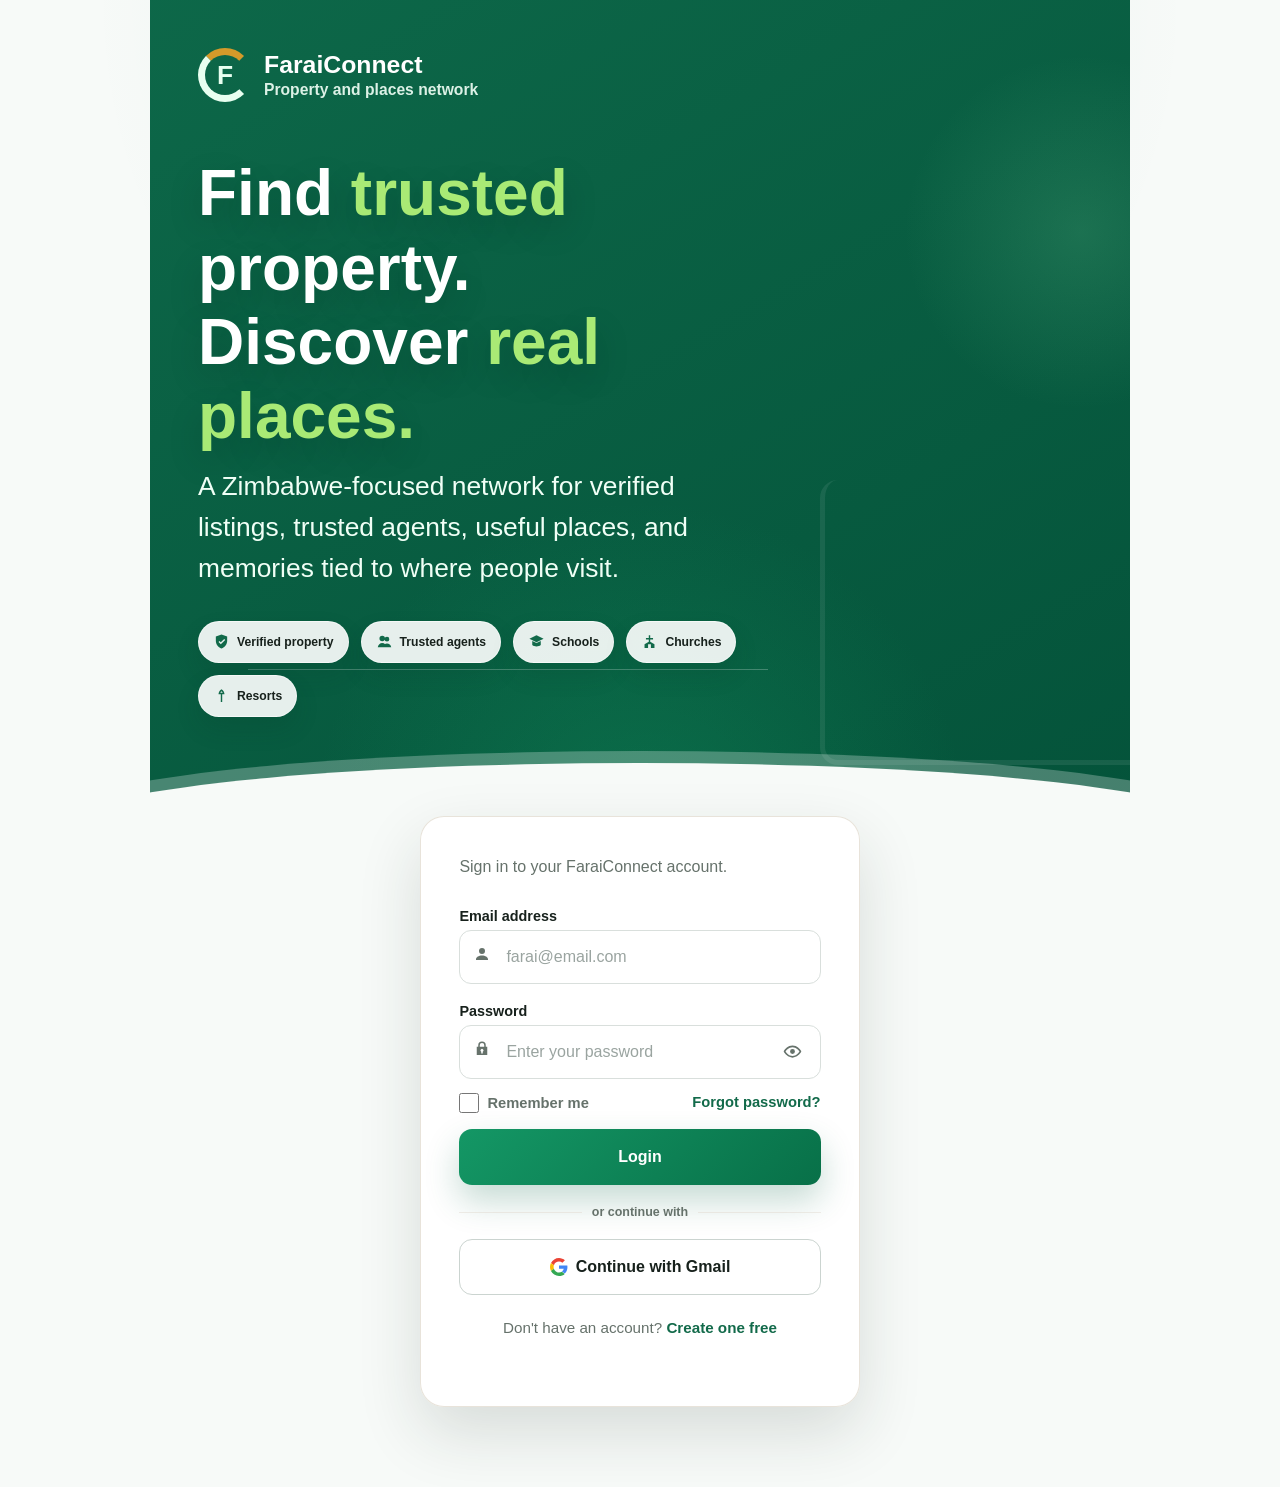
==== commit d2228cec: "Add Flutter mobile rebuild" ====
--- a/frontend/index.html
+++ b/frontend/index.html
@@ -4,7 +4,7 @@
     <meta charset="UTF-8" />
     <meta name="viewport" content="width=device-width, initial-scale=1.0" />
     <title>FaraiConnect | Login</title>
-    <link rel="stylesheet" href="styles.css" />
+    <link rel="stylesheet" href="styles.css?v=20260621-softer-shorter-reels" />
   </head>
   <body>
     <main class="page-shell" id="auth-screen">
@@ -61,12 +61,12 @@
               <p>Sign in to your FaraiConnect account.</p>
             </div>
 
-            <label for="login-identifier">Username, email, or phone</label>
+            <label for="login-identifier">Email address</label>
             <div class="input-icon-wrap">
               <svg aria-hidden="true" viewBox="0 0 24 24">
                 <path d="M12 12a4 4 0 1 0-4-4 4 4 0 0 0 4 4Zm0 2c-4.4 0-8 2.2-8 5v1h16v-1c0-2.8-3.6-5-8-5Z" />
               </svg>
-              <input id="login-identifier" name="identifier" type="text" autocomplete="username" placeholder="farai, farai@email.com, or +263..." required />
+              <input id="login-identifier" name="identifier" type="email" autocomplete="email" placeholder="farai@email.com" required />
             </div>
 
             <label for="login-password">Password</label>
@@ -75,6 +75,9 @@
                 <path d="M17 9V7a5 5 0 0 0-10 0v2H5v11h14V9h-2ZM9 7a3 3 0 0 1 6 0v2H9V7Zm4 8.7V18h-2v-2.3a2 2 0 1 1 2 0Z" />
               </svg>
               <input id="login-password" name="password" type="password" autocomplete="current-password" placeholder="Enter your password" required />
+              <button class="password-toggle" type="button" data-toggle-password="login-password" aria-label="Show password">
+                <svg aria-hidden="true" viewBox="0 0 24 24"><path d="M12 5c5.2 0 8.7 4.4 9.8 6.1.3.5.3 1.1 0 1.6C20.7 14.4 17.2 19 12 19s-8.7-4.6-9.8-6.3a1.5 1.5 0 0 1 0-1.6C3.3 9.4 6.8 5 12 5Zm0 2C7.9 7 5 10.4 4 11.9 5 13.5 7.9 17 12 17s7-3.5 8-5.1C19 10.4 16.1 7 12 7Zm0 2.2a2.8 2.8 0 1 1 0 5.6 2.8 2.8 0 0 1 0-5.6Z" /></svg>
+              </button>
             </div>
 
             <div class="form-row">
@@ -82,7 +85,7 @@
                 <input type="checkbox" name="remember" />
                 Remember me
               </label>
-              <a href="#" class="text-link">Forgot password?</a>
+              <button class="text-link text-button" type="button" id="forgot-password-link">Forgot password?</button>
             </div>
 
             <button class="primary-button" type="submit">Login</button>
@@ -106,41 +109,159 @@
             <p class="form-message" id="login-message" aria-live="polite"></p>
           </form>
 
+          <form id="forgot-password-form" class="auth-form" data-panel="forgot-password" novalidate>
+            <div class="form-header">
+              <h2>Reset password</h2>
+              <p>Enter your account email and we will send you a secure link to change your password.</p>
+            </div>
+
+            <label for="reset-email">Email address</label>
+            <div class="input-icon-wrap">
+              <svg aria-hidden="true" viewBox="0 0 24 24">
+                <path d="M20 4H4c-1.1 0-2 .9-2 2v12c0 1.1.9 2 2 2h16c1.1 0 2-.9 2-2V6c0-1.1-.9-2-2-2Zm0 4-8 5-8-5V6l8 5 8-5v2Z" />
+              </svg>
+              <input id="reset-email" name="email" type="email" autocomplete="email" placeholder="your@email.com" required />
+            </div>
+
+            <button class="primary-button" type="submit">Send reset email</button>
+            <div class="switch-row">
+              Remembered it? <button type="button" data-show-form="login">Back to login</button>
+            </div>
+            <p class="form-message" id="forgot-message" aria-live="polite"></p>
+          </form>
+
+          <form id="new-password-form" class="auth-form" data-panel="new-password" novalidate>
+            <div class="form-header">
+              <h2>Change password</h2>
+              <p>Your email has been verified. Create a new password for FaraiConnect.</p>
+            </div>
+
+            <label for="new-password">New password</label>
+            <div class="input-icon-wrap">
+              <svg aria-hidden="true" viewBox="0 0 24 24">
+                <path d="M17 9V7a5 5 0 0 0-10 0v2H5v11h14V9h-2ZM9 7a3 3 0 0 1 6 0v2H9V7Zm4 8.7V18h-2v-2.3a2 2 0 1 1 2 0Z" />
+              </svg>
+              <input id="new-password" name="password" type="password" autocomplete="new-password" placeholder="Enter new password" minlength="6" required />
+              <button class="password-toggle" type="button" data-toggle-password="new-password" aria-label="Show password">
+                <svg aria-hidden="true" viewBox="0 0 24 24"><path d="M12 5c5.2 0 8.7 4.4 9.8 6.1.3.5.3 1.1 0 1.6C20.7 14.4 17.2 19 12 19s-8.7-4.6-9.8-6.3a1.5 1.5 0 0 1 0-1.6C3.3 9.4 6.8 5 12 5Zm0 2C7.9 7 5 10.4 4 11.9 5 13.5 7.9 17 12 17s7-3.5 8-5.1C19 10.4 16.1 7 12 7Zm0 2.2a2.8 2.8 0 1 1 0 5.6 2.8 2.8 0 0 1 0-5.6Z" /></svg>
+              </button>
+            </div>
+
+            <label for="new-password-confirm">Confirm new password</label>
+            <div class="input-icon-wrap">
+              <svg aria-hidden="true" viewBox="0 0 24 24">
+                <path d="M17 9V7a5 5 0 0 0-10 0v2H5v11h14V9h-2ZM9 7a3 3 0 0 1 6 0v2H9V7Zm4 8.7V18h-2v-2.3a2 2 0 1 1 2 0Z" />
+              </svg>
+              <input id="new-password-confirm" name="confirmPassword" type="password" autocomplete="new-password" placeholder="Repeat new password" minlength="6" required />
+              <button class="password-toggle" type="button" data-toggle-password="new-password-confirm" aria-label="Show password">
+                <svg aria-hidden="true" viewBox="0 0 24 24"><path d="M12 5c5.2 0 8.7 4.4 9.8 6.1.3.5.3 1.1 0 1.6C20.7 14.4 17.2 19 12 19s-8.7-4.6-9.8-6.3a1.5 1.5 0 0 1 0-1.6C3.3 9.4 6.8 5 12 5Zm0 2C7.9 7 5 10.4 4 11.9 5 13.5 7.9 17 12 17s7-3.5 8-5.1C19 10.4 16.1 7 12 7Zm0 2.2a2.8 2.8 0 1 1 0 5.6 2.8 2.8 0 0 1 0-5.6Z" /></svg>
+              </button>
+            </div>
+
+            <button class="primary-button" type="submit">Change password</button>
+            <p class="form-message" id="new-password-message" aria-live="polite"></p>
+          </form>
+
           <form id="register-form" class="auth-form" data-panel="register">
             <div class="form-header">
               <h2>Create account</h2>
-              <p>Start your FaraiConnect profile.</p>
-            </div>
-
-            <div class="two-column">
-              <div>
-                <label for="first-name">First name</label>
-                <input id="first-name" name="firstName" type="text" autocomplete="given-name" placeholder="Farai" required />
-              </div>
-              <div>
-                <label for="last-name">Last name</label>
-                <input id="last-name" name="lastName" type="text" autocomplete="family-name" placeholder="Moyo" required />
-              </div>
-            </div>
-
-            <label for="username">Username</label>
-            <input id="username" name="username" type="text" autocomplete="username" placeholder="farai_moyo" required />
-
-            <label for="contact">Email or phone number</label>
-            <input id="contact" name="contact" type="text" autocomplete="email" placeholder="farai@email.com or +263..." required />
-
-            <label for="dob">Date of birth</label>
-            <input id="dob" name="dob" type="date" required />
-
-            <label for="sex">Sex</label>
-            <select id="sex" name="sex" required>
-              <option value="">Select sex</option>
-              <option value="female">Female</option>
-              <option value="male">Male</option>
-              <option value="prefer_not_to_say">Prefer not to say</option>
-            </select>
-
-            <button class="primary-button" type="submit">Create account</button>
+              <p id="register-step-copy">Start your FaraiConnect profile.</p>
+            </div>
+
+            <div class="register-progress" aria-label="Registration progress">
+              <span class="active"></span>
+              <span></span>
+              <span></span>
+              <span></span>
+            </div>
+            <p class="required-note">Required: first name, last name, username, email, password, birthday, and gender.</p>
+
+            <section class="register-step active" data-register-step="0">
+              <div class="two-column">
+                <div>
+                  <label for="first-name">First name</label>
+                  <input id="first-name" name="firstName" type="text" autocomplete="given-name" placeholder="Farai" required />
+                </div>
+                <div>
+                  <label for="last-name">Last name</label>
+                  <input id="last-name" name="lastName" type="text" autocomplete="family-name" placeholder="Moyo" required />
+                </div>
+              </div>
+
+              <label for="username">Username</label>
+              <input id="username" name="username" type="text" autocomplete="username" placeholder="farai_moyo" required />
+
+              <label for="contact">Email address</label>
+              <input id="contact" name="contact" type="email" autocomplete="email" placeholder="farai@email.com" required />
+
+              <label for="profile-photo-input">Profile picture</label>
+              <label class="profile-upload" for="profile-photo-input">
+                <span class="profile-upload-preview" aria-hidden="true"></span>
+                <strong>Upload profile picture</strong>
+                <small>JPG, PNG, or WebP</small>
+                <input id="profile-photo-input" name="profilePhoto" type="file" accept="image/png,image/jpeg,image/webp" />
+              </label>
+
+              <label for="register-password">Password</label>
+              <div class="input-icon-wrap">
+                <svg aria-hidden="true" viewBox="0 0 24 24">
+                  <path d="M17 9V7a5 5 0 0 0-10 0v2H5v11h14V9h-2ZM9 7a3 3 0 0 1 6 0v2H9V7Zm4 8.7V18h-2v-2.3a2 2 0 1 1 2 0Z" />
+                </svg>
+                <input id="register-password" name="password" type="password" autocomplete="new-password" placeholder="Create a password" minlength="6" required />
+                <button class="password-toggle" type="button" data-toggle-password="register-password" aria-label="Show password">
+                  <svg aria-hidden="true" viewBox="0 0 24 24"><path d="M12 5c5.2 0 8.7 4.4 9.8 6.1.3.5.3 1.1 0 1.6C20.7 14.4 17.2 19 12 19s-8.7-4.6-9.8-6.3a1.5 1.5 0 0 1 0-1.6C3.3 9.4 6.8 5 12 5Zm0 2C7.9 7 5 10.4 4 11.9 5 13.5 7.9 17 12 17s7-3.5 8-5.1C19 10.4 16.1 7 12 7Zm0 2.2a2.8 2.8 0 1 1 0 5.6 2.8 2.8 0 0 1 0-5.6Z" /></svg>
+                </button>
+              </div>
+
+              <label for="register-confirm-password">Confirm password</label>
+              <div class="input-icon-wrap">
+                <svg aria-hidden="true" viewBox="0 0 24 24">
+                  <path d="M17 9V7a5 5 0 0 0-10 0v2H5v11h14V9h-2ZM9 7a3 3 0 0 1 6 0v2H9V7Zm4 8.7V18h-2v-2.3a2 2 0 1 1 2 0Z" />
+                </svg>
+                <input id="register-confirm-password" name="confirmPassword" type="password" autocomplete="new-password" placeholder="Repeat your password" minlength="6" required />
+                <button class="password-toggle" type="button" data-toggle-password="register-confirm-password" aria-label="Show password">
+                  <svg aria-hidden="true" viewBox="0 0 24 24"><path d="M12 5c5.2 0 8.7 4.4 9.8 6.1.3.5.3 1.1 0 1.6C20.7 14.4 17.2 19 12 19s-8.7-4.6-9.8-6.3a1.5 1.5 0 0 1 0-1.6C3.3 9.4 6.8 5 12 5Zm0 2C7.9 7 5 10.4 4 11.9 5 13.5 7.9 17 12 17s7-3.5 8-5.1C19 10.4 16.1 7 12 7Zm0 2.2a2.8 2.8 0 1 1 0 5.6 2.8 2.8 0 0 1 0-5.6Z" /></svg>
+                </button>
+              </div>
+            </section>
+
+            <section class="register-step" data-register-step="1">
+              <div class="choice-heading">Tick all that you love</div>
+              <div class="interest-grid">
+                <label><input type="checkbox" name="interests" value="houses" /><span>⌂</span><strong>Houses</strong></label>
+                <label><input type="checkbox" name="interests" value="stands" /><span>▱</span><strong>Stands</strong></label>
+                <label><input type="checkbox" name="interests" value="resorts" /><span>♣</span><strong>Resorts</strong></label>
+                <label><input type="checkbox" name="interests" value="churches" /><span>✚</span><strong>Churches</strong></label>
+                <label><input type="checkbox" name="interests" value="schools" /><span>▰</span><strong>Schools</strong></label>
+                <label><input type="checkbox" name="interests" value="trips" /><span>✈</span><strong>Trips</strong></label>
+              </div>
+            </section>
+
+            <section class="register-step" data-register-step="2">
+              <div class="choice-heading">Are you an agent?</div>
+              <div class="agent-choice-grid">
+                <label><input type="radio" name="agentType" value="not_agent" checked /><span class="agent-choice-icon explorer-icon" aria-hidden="true"></span><strong>Just exploring</strong><small>I want places, trips, and property updates.</small></label>
+                <label><input type="radio" name="agentType" value="agent" /><span class="agent-choice-icon agent-icon" aria-hidden="true"></span><strong>I am an agent</strong><small>I list property, places, or trips.</small></label>
+              </div>
+            </section>
+
+            <section class="register-step" data-register-step="3">
+              <label for="dob">Date of birth</label>
+              <input id="dob" name="dob" type="date" required />
+
+              <div class="choice-heading">Gender</div>
+              <div class="gender-grid">
+                <label><input type="radio" name="sex" value="female" required /><span>♀</span><strong>Female</strong></label>
+                <label><input type="radio" name="sex" value="male" /><span>♂</span><strong>Male</strong></label>
+                <label><input type="radio" name="sex" value="prefer_not_to_say" /><span>•</span><strong>Prefer not</strong></label>
+              </div>
+            </section>
+
+            <div class="register-nav">
+              <button class="secondary-button" type="button" data-register-back hidden>Back</button>
+              <button class="primary-button" type="button" data-register-next>Next</button>
+              <button class="primary-button" type="submit" data-register-submit hidden>Create account</button>
+            </div>
             <div class="switch-row">
               Already have an account? <button type="button" data-show-form="login">Sign in</button>
             </div>
@@ -156,13 +277,22 @@
           <span class="logo-mark" aria-hidden="true">
             <span class="logo-letter">F</span>
           </span>
-        </div>
+          <span>
+            <strong>FaraiConnect</strong>
+            <small>Connecting Zimbabwe <b aria-hidden="true">ZW</b></small>
+          </span>
+        </div>
+        <button class="location-chip" type="button" aria-label="Current location Harare, Zimbabwe">
+          <svg aria-hidden="true" viewBox="0 0 24 24"><path d="M12 2a7 7 0 0 0-7 7c0 5.2 7 13 7 13s7-7.8 7-13a7 7 0 0 0-7-7Zm0 9.7A2.7 2.7 0 1 1 12 6.3a2.7 2.7 0 0 1 0 5.4Z" /></svg>
+          Harare, Zimbabwe
+          <svg aria-hidden="true" viewBox="0 0 24 24"><path d="m7 10 5 5 5-5H7Z" /></svg>
+        </button>
         <div class="home-title-row">
           <button class="profile-chip" type="button" aria-label="Open profile">
             <span class="profile-avatar" aria-hidden="true"></span>
             <span>
-              <strong>Simbarashe Chaputsira</strong>
-              <small>@farai_moyo</small>
+              <strong id="profile-display-name">Guest</strong>
+              <small id="profile-username">@guest</small>
             </span>
           </button>
         </div>
@@ -171,17 +301,42 @@
             <svg aria-hidden="true" viewBox="0 0 24 24"><path d="M12 22a2.7 2.7 0 0 0 2.6-2H9.4A2.7 2.7 0 0 0 12 22Zm7-6V11a7 7 0 0 0-14 0v5l-2 2v1h18v-1l-2-2Z" /></svg>
             <span>0</span>
           </button>
-          <button type="button" aria-label="Saved places">
-            <svg aria-hidden="true" viewBox="0 0 24 24"><path d="M6 3h12v19l-6-3.4L6 22V3Zm2 2v13.6l4-2.2 4 2.2V5H8Z" /></svg>
-          </button>
-          <button type="button" aria-label="Menu">
-            <svg aria-hidden="true" viewBox="0 0 24 24"><path d="M4 6h16v2H4V6Zm0 5h16v2H4v-2Zm0 5h16v2H4v-2Z" /></svg>
-          </button>
+          <div class="home-menu">
+            <button type="button" id="home-menu-button" aria-label="Menu" aria-expanded="false">
+              <svg aria-hidden="true" viewBox="0 0 24 24"><path d="M4 6h16v2H4V6Zm0 5h16v2H4v-2Zm0 5h16v2H4v-2Z" /></svg>
+            </button>
+            <div class="home-menu-panel" id="home-menu-panel" hidden>
+              <div class="home-menu-title">Account</div>
+              <button type="button" id="sign-out-button">
+                <svg aria-hidden="true" viewBox="0 0 24 24"><path d="M10 4H5v16h5v2H3V2h7v2Zm7.6 4.4L22.2 13l-4.6 4.6-1.4-1.4 2.2-2.2H9v-2h9.4l-2.2-2.2 1.4-1.4Z" /></svg>
+                Sign out
+              </button>
+            </div>
+          </div>
         </div>
       </header>
 
       <section class="home-content" aria-label="Home overview">
         <section class="discovery-hero" aria-label="Explore places">
+          <div class="hero-slideshow" aria-hidden="true">
+            <span style="background-image: url('assets/hero-victoria-falls.jpg')"></span>
+            <span style="background-image: url('assets/hero-great-zimbabwe.webp')"></span>
+            <span style="background-image: url('assets/hero-hwange-lions.jpg')"></span>
+            <span style="background-image: url('assets/hero-hwange-elephants.jpg')"></span>
+            <span style="background-image: url('assets/hero-hwange-wildlife.jpg')"></span>
+            <span style="background-image: url('assets/victoria-falls-4.jpg')"></span>
+            <span style="background-image: url('assets/great-zimbabwe-2.webp')"></span>
+            <span style="background-image: url('https://commons.wikimedia.org/wiki/Special:FilePath/Zimbabwe_Gonarezhou_Landscape_Chilojo_Cliffs.jpg')"></span>
+            <span style="background-image: url('https://commons.wikimedia.org/wiki/Special:FilePath/Kariba_Dam_Wall.jpg')"></span>
+            <span style="background-image: url('https://commons.wikimedia.org/wiki/Special:FilePath/Chinhoyi_caves,_Zimbabwe.JPG')"></span>
+          </div>
+          <label class="home-search" aria-label="Search FaraiConnect">
+            <svg aria-hidden="true" viewBox="0 0 24 24"><path d="M10.5 4a6.5 6.5 0 0 1 5.1 10.5l4 4-1.4 1.4-4-4A6.5 6.5 0 1 1 10.5 4Zm0 2a4.5 4.5 0 1 0 0 9 4.5 4.5 0 0 0 0-9Z" /></svg>
+            <input type="search" placeholder="Search properties, places, schools, resorts..." />
+            <button type="button" aria-label="Open filters">
+              <svg aria-hidden="true" viewBox="0 0 24 24"><path d="M5 7a3 3 0 1 1 5.8 1H21v2H10.8A3 3 0 0 1 5 7Zm2 0a1 1 0 1 0 2 0 1 1 0 0 0-2 0Zm6 10a3 3 0 0 1 5.8-1H21v2h-2.2a3 3 0 0 1-5.8-1ZM3 16h10.2a3 3 0 0 0 0 2H3v-2Z" /></svg>
+            </button>
+          </label>
           <div class="hero-copy">
             <p>Discover amazing</p>
             <h1 id="hero-category-title">Resorts</h1>
@@ -190,7 +345,7 @@
         </section>
 
         <div class="category-strip" aria-label="Browse categories">
-          <button class="category-pill" type="button" data-category="houses"><svg aria-hidden="true" viewBox="0 0 24 24"><path d="M3 11.5 12 4l9 7.5V21h-6v-6H9v6H3v-9.5Zm2 .9V19h2v-6h10v6h2v-6.6l-7-5.8-7 5.8Z" /></svg>Houses</button>
+          <button class="category-pill" type="button" data-category="houses"><svg aria-hidden="true" viewBox="0 0 24 24"><path d="M3 11.5 12 4l9 7.5V21h-6v-6H9v6H3v-9.5Zm2 .9V19h2v-6h10v6h2v-6.6l-7-5.8-7 5.8Z" /></svg>Properties</button>
           <button class="category-pill active" type="button" data-category="resorts"><svg aria-hidden="true" viewBox="0 0 24 24"><path d="M12 3c2.8 2 4.2 4.4 4.2 7.2H13V21h-2V10.2H7.8C7.8 7.4 9.2 5 12 3Zm0 3.1c-.8.8-1.4 1.5-1.7 2.1h3.4c-.3-.6-.9-1.3-1.7-2.1ZM4 21c.3-3.1 2-5.4 5-6.8v2.2c-1.5 1-2.4 2.5-2.8 4.6H4Zm16 0h-2.2c-.4-2.1-1.3-3.6-2.8-4.6v-2.2c3 1.4 4.7 3.7 5 6.8Z" /></svg>Resorts</button>
           <button class="category-pill" type="button" data-category="stands"><svg aria-hidden="true" viewBox="0 0 24 24"><path d="M5 4h14v14H5V4Zm2 2v10h10V6H7Zm-4 14h18v2H3v-2Z" /></svg>Stands</button>
           <button class="category-pill" type="button" data-category="farms"><svg aria-hidden="true" viewBox="0 0 24 24"><path d="M12 21c-1.6-3.6-1.6-7.1 0-10.4C13.6 13.9 13.6 17.4 12 21Zm-5.7-3.2C4.9 14.6 5.5 12 8 10c1.2 2.9.7 5.5-1.7 7.8Zm11.4 0C15.3 15.5 14.8 12.9 16 10c2.5 2 3.1 4.6 1.7 7.8ZM12 3c2.5 1.5 3.8 3.7 3.8 6.5h-7.6C8.2 6.7 9.5 4.5 12 3Z" /></svg>Farms</button>
@@ -202,78 +357,144 @@
 
         <section class="featured-strip" aria-label="Featured resorts">
           <div class="section-heading">
-            <h2>Featured resorts</h2>
+            <span class="section-icon"><svg aria-hidden="true" viewBox="0 0 24 24"><path d="M3 11.5 12 4l9 7.5V21h-6v-6H9v6H3v-9.5Z" /></svg></span>
+            <div>
+              <h2>Featured properties</h2>
+              <p>Verified listings from trusted agents</p>
+            </div>
+            <button type="button">View all</button>
           </div>
           <div class="featured-row">
-            <article style="background-image: linear-gradient(180deg, rgba(0,0,0,0.02), rgba(0,0,0,0.68)), url('assets/victoria-falls-1.jpg')">
-              <span>4.8</span>
-              <strong>Victoria Falls stay</strong>
-              <small>Safari - Waterfalls - Luxury</small>
-            </article>
-            <article style="background-image: linear-gradient(180deg, rgba(0,0,0,0.02), rgba(0,0,0,0.68)), url('https://images.unsplash.com/photo-1506744038136-46273834b3fb?auto=format&fit=crop&w=900&q=92')">
-              <span>4.6</span>
-              <strong>Kariba lakeside</strong>
-              <small>Relax - Boat cruise - Family</small>
-            </article>
-            <article style="background-image: linear-gradient(180deg, rgba(0,0,0,0.02), rgba(0,0,0,0.68)), url('assets/great-zimbabwe-4.jpg')">
-              <span>4.7</span>
-              <strong>Great Zimbabwe</strong>
-              <small>Heritage - Walks - Culture</small>
+            <article>
+              <div class="featured-photo" style="background-image: url('https://images.unsplash.com/photo-1600585154340-be6161a56a0c?auto=format&fit=crop&w=900&q=90')">
+                <span>Verified Property</span>
+                <button type="button" aria-label="Save Modern 4 Bed House">
+                  <svg aria-hidden="true" viewBox="0 0 24 24"><path d="M12 21.4 10.6 20C5.6 15.5 2.5 12.7 2.5 8.9A5.3 5.3 0 0 1 7.8 3.5c1.7 0 3.3.8 4.2 2.1.9-1.3 2.5-2.1 4.2-2.1a5.3 5.3 0 0 1 5.3 5.4c0 3.8-3.1 6.6-8.1 11.1L12 21.4Z" /></svg>
+                </button>
+                <small><svg aria-hidden="true" viewBox="0 0 24 24"><path d="M7 2h2v3h6V2h2v3h3v17H4V5h3V2Zm11 8H6v10h12V10Z" /></svg>12</small>
+              </div>
+              <div class="featured-info">
+                <strong>Modern 4 Bed House</strong>
+                <p><svg aria-hidden="true" viewBox="0 0 24 24"><path d="M12 2a7 7 0 0 0-7 7c0 5.2 7 13 7 13s7-7.8 7-13a7 7 0 0 0-7-7Zm0 9.7A2.7 2.7 0 1 1 12 6.3a2.7 2.7 0 0 1 0 5.4Z" /></svg>Borrowdale, Harare</p>
+                <em>US$ 250,000</em>
+                <div class="featured-agent">
+                  <span style="background-image:url('assets/profile-5.jpg')"></span>
+                  <b>John Moyo</b>
+                  <svg class="verified-dot" aria-hidden="true" viewBox="0 0 24 24"><path d="M12 2 14.5 5.2l4.1-.3.9 4 3 2.6-2.1 3.5.4 4.1-4 1-2.8 3-3.3-2.2-4.1.5-1.1-4-3.1-2.7 2.2-3.4-.5-4.1 4-1L12 2Zm-1 13.2 6.1-6.1-1.4-1.4L11 12.4 8.8 10.2l-1.4 1.4 3.6 3.6Z" /></svg>
+                  <button type="button" aria-label="Chat on WhatsApp"><svg aria-hidden="true" viewBox="0 0 24 24"><path d="M12 2a9.8 9.8 0 0 0-8.5 14.7L2 22l5.4-1.4A9.9 9.9 0 1 0 12 2Zm0 2a7.9 7.9 0 0 1 6.8 11.9l-.3.5.8 2.9-3-.8-.5.3A7.9 7.9 0 0 1 5.2 8.1 7.9 7.9 0 0 1 12 4Zm-3.1 3.7c-.2 0-.5.1-.7.4-.3.3-.9.9-.9 2.1s.9 2.5 1 2.7c.1.2 1.8 2.8 4.4 3.8 2.2.9 2.6.7 3.1.7.5-.1 1.5-.6 1.7-1.2.2-.6.2-1.1.2-1.2-.1-.1-.2-.2-.5-.4l-1.7-.8c-.2-.1-.4-.1-.6.1l-.8 1c-.1.2-.3.2-.6.1a6.5 6.5 0 0 1-3.2-2.8c-.1-.3 0-.4.1-.5l.5-.6c.2-.2.2-.3.3-.5.1-.2 0-.4 0-.5l-.8-1.9c-.2-.5-.4-.5-.6-.5h-.9Z" /></svg></button>
+                </div>
+              </div>
+            </article>
+            <article>
+              <div class="featured-photo" style="background-image: url('assets/victoria-falls-5.jpg')">
+                <span class="resort-badge">Verified Resort</span>
+                <button type="button" aria-label="Save Nyanga Eco Resort"><svg aria-hidden="true" viewBox="0 0 24 24"><path d="M12 21.4 10.6 20C5.6 15.5 2.5 12.7 2.5 8.9A5.3 5.3 0 0 1 7.8 3.5c1.7 0 3.3.8 4.2 2.1.9-1.3 2.5-2.1 4.2-2.1a5.3 5.3 0 0 1 5.3 5.4c0 3.8-3.1 6.6-8.1 11.1L12 21.4Z" /></svg></button>
+                <small><svg aria-hidden="true" viewBox="0 0 24 24"><path d="M7 2h2v3h6V2h2v3h3v17H4V5h3V2Zm11 8H6v10h12V10Z" /></svg>16</small>
+              </div>
+              <div class="featured-info">
+                <strong>Nyanga Eco Resort</strong>
+                <p><svg aria-hidden="true" viewBox="0 0 24 24"><path d="M12 2a7 7 0 0 0-7 7c0 5.2 7 13 7 13s7-7.8 7-13a7 7 0 0 0-7-7Zm0 9.7A2.7 2.7 0 1 1 12 6.3a2.7 2.7 0 0 1 0 5.4Z" /></svg>Nyanga, Manicaland</p>
+                <em>From US$ 120 / night</em>
+                <div class="featured-agent">
+                  <span style="background-image:url('assets/profile-2.jpg')"></span>
+                  <b>128 visited</b>
+                  <button type="button" aria-label="View visitors"><svg aria-hidden="true" viewBox="0 0 24 24"><path d="M8.8 11.8a3.9 3.9 0 1 0 0-7.8 3.9 3.9 0 0 0 0 7.8Zm6.7.2a3.3 3.3 0 1 0 0-6.6 3.3 3.3 0 0 0 0 6.6ZM2.5 20c.6-3.5 3.1-5.8 6.3-5.8s5.7 2.3 6.3 5.8H2.5Zm11.3 0c-.2-1.5-.8-2.9-1.8-4 1-.7 2.2-1.1 3.5-1.1 3 0 5.3 2 6 5.1h-7.7Z" /></svg></button>
+                </div>
+              </div>
+            </article>
+            <article>
+              <div class="featured-photo" style="background-image: url('https://images.unsplash.com/photo-1500382017468-9049fed747ef?auto=format&fit=crop&w=900&q=90')">
+                <span>Verified</span>
+                <button type="button" aria-label="Save Residential Stand"><svg aria-hidden="true" viewBox="0 0 24 24"><path d="M12 21.4 10.6 20C5.6 15.5 2.5 12.7 2.5 8.9A5.3 5.3 0 0 1 7.8 3.5c1.7 0 3.3.8 4.2 2.1.9-1.3 2.5-2.1 4.2-2.1a5.3 5.3 0 0 1 5.3 5.4c0 3.8-3.1 6.6-8.1 11.1L12 21.4Z" /></svg></button>
+                <small><svg aria-hidden="true" viewBox="0 0 24 24"><path d="M7 2h2v3h6V2h2v3h3v17H4V5h3V2Zm11 8H6v10h12V10Z" /></svg>7</small>
+              </div>
+              <div class="featured-info">
+                <strong>Residential Stand</strong>
+                <p><svg aria-hidden="true" viewBox="0 0 24 24"><path d="M12 2a7 7 0 0 0-7 7c0 5.2 7 13 7 13s7-7.8 7-13a7 7 0 0 0-7-7Zm0 9.7A2.7 2.7 0 1 1 12 6.3a2.7 2.7 0 0 1 0 5.4Z" /></svg>Ruwa, Mashonaland</p>
+                <em>US$ 15,000</em>
+                <div class="featured-agent">
+                  <span style="background-image:url('assets/profile-1.jpg')"></span>
+                  <b>Tendai Muchemo</b>
+                  <svg class="verified-dot" aria-hidden="true" viewBox="0 0 24 24"><path d="M12 2 14.5 5.2l4.1-.3.9 4 3 2.6-2.1 3.5.4 4.1-4 1-2.8 3-3.3-2.2-4.1.5-1.1-4-3.1-2.7 2.2-3.4-.5-4.1 4-1L12 2Zm-1 13.2 6.1-6.1-1.4-1.4L11 12.4 8.8 10.2l-1.4 1.4 3.6 3.6Z" /></svg>
+                  <button type="button" aria-label="Chat on WhatsApp"><svg aria-hidden="true" viewBox="0 0 24 24"><path d="M12 2a9.8 9.8 0 0 0-8.5 14.7L2 22l5.4-1.4A9.9 9.9 0 1 0 12 2Zm0 2a7.9 7.9 0 0 1 6.8 11.9l-.3.5.8 2.9-3-.8-.5.3A7.9 7.9 0 0 1 5.2 8.1 7.9 7.9 0 0 1 12 4Zm-3.1 3.7c-.2 0-.5.1-.7.4-.3.3-.9.9-.9 2.1s.9 2.5 1 2.7c.1.2 1.8 2.8 4.4 3.8 2.2.9 2.6.7 3.1.7.5-.1 1.5-.6 1.7-1.2.2-.6.2-1.1.2-1.2-.1-.1-.2-.2-.5-.4l-1.7-.8c-.2-.1-.4-.1-.6.1l-.8 1c-.1.2-.3.2-.6.1a6.5 6.5 0 0 1-3.2-2.8c-.1-.3 0-.4.1-.5l.5-.6c.2-.2.2-.3.3-.5.1-.2 0-.4 0-.5l-.8-1.9c-.2-.5-.4-.5-.6-.5h-.9Z" /></svg></button>
+                </div>
+              </div>
             </article>
           </div>
         </section>
 
-        <div class="subfilter-strip" aria-label="Category filters"></div>
-
-        <div class="quick-grid" aria-label="Quick views">
-          <button class="quick-card" type="button" data-quick-card="organised">
-            <span>
-              <svg aria-hidden="true" viewBox="0 0 24 24"><path d="M7 2h2v3h6V2h2v3h3v17H4V5h3V2Zm11 8H6v10h12V10Zm-9.5 3.5h7v2h-7v-2Zm0 3h5v2h-5v-2Z" /></svg>
-              <b>12</b>
-            </span>
-            <strong>Organised trips</strong>
-            <small>Trips you've created</small>
-          </button>
-          <button class="quick-card" type="button" data-quick-card="planned">
-            <span>
-              <svg aria-hidden="true" viewBox="0 0 24 24"><path d="M7 2h2v3h6V2h2v3h3v17H4V5h3V2Zm11 8H6v10h12V10Zm-8 2 2 2 4-4 1.4 1.4-5.4 5.4-3.4-3.4L10 12Z" /></svg>
-              <b>4</b>
-            </span>
-            <strong>Planned visits</strong>
-            <small>Upcoming adventures</small>
-          </button>
-          <button class="quick-card" type="button" data-quick-card="notifications">
-            <span>
-              <svg aria-hidden="true" viewBox="0 0 24 24"><path d="M12 22a2.7 2.7 0 0 0 2.6-2H9.4A2.7 2.7 0 0 0 12 22Zm7-6V11a7 7 0 0 0-14 0v5l-2 2v1h18v-1l-2-2Z" /></svg>
-              <b>9</b>
-            </span>
-            <strong>Notifications</strong>
-            <small>New updates for you</small>
-          </button>
-          <button class="quick-card" type="button" data-quick-card="to-go">
-            <span>
-              <svg aria-hidden="true" viewBox="0 0 24 24"><path d="M12 2a7 7 0 0 0-7 7c0 5.2 7 13 7 13s7-7.8 7-13a7 7 0 0 0-7-7Zm0 9.7A2.7 2.7 0 1 1 12 6.3a2.7 2.7 0 0 1 0 5.4Z" /></svg>
-              <b>18</b>
-            </span>
-            <strong>To go places</strong>
-            <small>Your favourite spots</small>
-          </button>
-        </div>
-
-        <section class="invite-banner" aria-label="Invite friends">
-          <div>
-            <h2>Invite friends & explore together</h2>
-            <p>Share places, plan trips and create unforgettable memories.</p>
-          </div>
-          <button type="button">
-            <svg aria-hidden="true" viewBox="0 0 24 24"><path d="M10 11a4 4 0 1 0 0-8 4 4 0 0 0 0 8Zm0 2c-4 0-7 2.1-7 5v2h10.2a7 7 0 0 1 1.3-6.1A10.4 10.4 0 0 0 10 13Zm8-1h2v3h3v2h-3v3h-2v-3h-3v-2h3v-3Z" /></svg>
-            Invite Friends
-          </button>
-          <div class="invite-art" aria-hidden="true">
-            <span></span>
-            <span></span>
-            <span></span>
-          </div>
+        <section class="pulse-section" aria-label="Local activity">
+          <div class="section-heading compact-heading">
+            <span class="section-icon hot"><svg aria-hidden="true" viewBox="0 0 24 24"><path d="M13 2c2 3 1.1 5.2-.3 7 2.2-1 3.6-2.6 4-4.9 2.2 2.2 3.8 5.2 3.8 8.5A8.5 8.5 0 0 1 3.5 12C3.5 8.2 6 5.1 8.9 3.3c-.2 2.5.4 4.4 1.8 5.8C12.1 7.2 13.4 5 13 2Z" /></svg></span>
+            <h2>What's happening near you</h2>
+            <button type="button">See all activities</button>
+          </div>
+          <div class="pulse-grid">
+            <article class="pulse-card planning">
+              <div class="pulse-top">
+                <span class="pulse-icon"><svg aria-hidden="true" viewBox="0 0 24 24"><path d="M8.8 11.8a3.9 3.9 0 1 0 0-7.8 3.9 3.9 0 0 0 0 7.8Zm6.7.2a3.3 3.3 0 1 0 0-6.6 3.3 3.3 0 0 0 0 6.6ZM2.5 20c.6-3.5 3.1-5.8 6.3-5.8s5.7 2.3 6.3 5.8H2.5Zm11.3 0c-.2-1.5-.8-2.9-1.8-4 1-.7 2.2-1.1 3.5-1.1 3 0 5.3 2 6 5.1h-7.7Z" /></svg></span>
+                <span class="face-stack"><i style="background-image:url('assets/profile-1.jpg')"></i><i style="background-image:url('assets/profile-2.jpg')"></i><i style="background-image:url('assets/profile-3.jpg')"></i><b>+5</b></span>
+              </div>
+              <strong>8 people</strong><span>are planning to visit <b>Chimanimani</b> this weekend</span>
+            </article>
+            <article class="pulse-card property">
+              <div class="pulse-top">
+                <span class="pulse-icon"><svg aria-hidden="true" viewBox="0 0 24 24"><path d="M3 11.5 12 4l9 7.5V21h-6v-6H9v6H3v-9.5Z" /></svg></span>
+                <span class="face-stack"><i style="background-image:url('assets/profile-5.jpg')"></i><i style="background-image:url('assets/profile-3.jpg')"></i><i style="background-image:url('assets/profile-4.jpg')"></i><b>+12</b></span>
+              </div>
+              <strong>12 people</strong><span>saved a property in <b>Borrowdale</b></span>
+            </article>
+            <article class="pulse-card reviews">
+              <div class="pulse-top">
+                <span class="pulse-icon"><svg aria-hidden="true" viewBox="0 0 24 24"><path d="m12 2 2.9 6 6.6.9-4.8 4.7 1.2 6.5L12 17l-5.9 3.1 1.2-6.5-4.8-4.7 6.6-.9L12 2Z" /></svg></span>
+                <span class="face-stack"><i style="background-image:url('assets/profile-2.jpg')"></i><i style="background-image:url('assets/profile-5.jpg')"></i><i style="background-image:url('assets/profile-1.jpg')"></i><b>+5</b></span>
+              </div>
+              <strong>5 new reviews</strong><span>added to <b>Kuimba Shiri Resort</b></span>
+            </article>
+            <article class="pulse-card group">
+              <div class="pulse-top">
+                <span class="pulse-icon"><svg aria-hidden="true" viewBox="0 0 24 24"><path d="M8.8 11.8a3.9 3.9 0 1 0 0-7.8 3.9 3.9 0 0 0 0 7.8Zm6.7.2a3.3 3.3 0 1 0 0-6.6 3.3 3.3 0 0 0 0 6.6ZM2.5 20c.6-3.5 3.1-5.8 6.3-5.8s5.7 2.3 6.3 5.8H2.5Zm11.3 0c-.2-1.5-.8-2.9-1.8-4 1-.7 2.2-1.1 3.5-1.1 3 0 5.3 2 6 5.1h-7.7Z" /></svg></span>
+                <span class="place-thumb" style="background-image:url('assets/victoria-falls-3.jpg')"></span>
+              </div>
+              <strong>Mushikashika Outing Group</strong><span>has a new trip this Sunday</span>
+            </article>
+          </div>
+        </section>
+
+        <section class="trip-preview-section" aria-label="Upcoming outings and trips">
+          <div class="section-heading compact-heading">
+            <span class="section-icon"><svg aria-hidden="true" viewBox="0 0 24 24"><path d="M7 2h2v3h6V2h2v3h3v17H4V5h3V2Zm11 8H6v10h12V10Z" /></svg></span>
+            <h2>Upcoming outings & trips</h2>
+            <button type="button" data-open-organised>View all</button>
+          </div>
+          <div class="trip-preview-row">
+            <article><img src="assets/victoria-falls-4.jpg" alt="" /><div><strong>Nyanga Day Trip</strong><span>Sun, 25 May 2025</span></div><button type="button">Join</button></article>
+            <article><img src="https://images.unsplash.com/photo-1500534314209-a25ddb2bd429?auto=format&fit=crop&w=500&q=85" alt="" /><div><strong>Chimanimani Hike</strong><span>Sat, 31 May 2025</span></div><button type="button">Join</button></article>
+            <article><img src="assets/victoria-falls-5.jpg" alt="" /><div><strong>Families Fun Day</strong><span>Sat, 24 May 2025</span></div><button type="button">Join</button></article>
+            <article><img src="https://images.unsplash.com/photo-1500530855697-b586d89ba3ee?auto=format&fit=crop&w=500&q=85" alt="" /><div><strong>Sunset Boat Cruise</strong><span>Sat, 7 Jun 2025</span></div><button type="button">Join</button></article>
+          </div>
+        </section>
+
+        <section class="people-section" aria-label="People trending in your network">
+          <div class="section-heading compact-heading">
+            <span class="section-icon"><svg aria-hidden="true" viewBox="0 0 24 24"><path d="M4 17h4l3-5 4 3 5-8 1.7 1-6.7 10.7-3.5-2.6L9.2 20H4v-3Z" /></svg></span>
+            <h2>People trending in your network</h2>
+            <button type="button">See all</button>
+          </div>
+          <div class="people-row">
+            <article><span class="people-avatar online" style="background-image:url('assets/profile-1.jpg')"></span><div><strong>Tawanda</strong><small>Property Agent</small><button type="button">Follow</button></div></article>
+            <article><span class="people-avatar online" style="background-image:url('assets/profile-2.jpg')"></span><div><strong>Rudo</strong><small>Explorer</small><button type="button">Follow</button></div></article>
+            <article><span class="people-avatar offline" style="background-image:url('assets/profile-3.jpg')"></span><div><strong>Tinashe</strong><small>Resort Host</small><button type="button">Follow</button></div></article>
+            <article><span class="people-avatar offline" style="background-image:url('assets/profile-4.jpg')"></span><div><strong>Mai Chipo</strong><small>Travel Planner</small><button type="button">Follow</button></div></article>
+          </div>
+        </section>
+
+        <section class="heartbeat-bar" aria-label="Community heartbeat">
+          <strong><svg aria-hidden="true" viewBox="0 0 24 24"><path d="M8.8 11.8a3.9 3.9 0 1 0 0-7.8 3.9 3.9 0 0 0 0 7.8Zm6.7.2a3.3 3.3 0 1 0 0-6.6 3.3 3.3 0 0 0 0 6.6ZM2.5 20c.6-3.5 3.1-5.8 6.3-5.8s5.7 2.3 6.3 5.8H2.5Zm11.3 0c-.2-1.5-.8-2.9-1.8-4 1-.7 2.2-1.1 3.5-1.1 3 0 5.3 2 6 5.1h-7.7Z" /></svg>Community heartbeat</strong>
+          <span class="heartbeat-stat online"><i></i><b>1,245</b> People online</span>
+          <span class="heartbeat-stat reviews"><i></i><b>87</b> New reviews</span>
+          <button class="heartbeat-stat trips" type="button" data-open-to-go><i></i><b>32</b> Planning trips</button>
+          <span class="heartbeat-faces"><i style="background-image:url('assets/profile-1.jpg')"></i><i style="background-image:url('assets/profile-2.jpg')"></i><i style="background-image:url('assets/profile-3.jpg')"></i><i style="background-image:url('assets/profile-4.jpg')"></i><b>+28</b></span>
         </section>
 
         <section class="quick-insight-panel" aria-live="polite" hidden></section>
@@ -315,8 +536,11 @@
       </nav>
 
       <section class="organised-trip-overlay" id="organised-trip-overlay" aria-label="Organised trips" hidden></section>
+      <section class="to-go-overlay" id="to-go-overlay" aria-label="To go places" hidden></section>
     </main>
 
-    <script src="app.js"></script>
+    <script src="https://cdn.jsdelivr.net/npm/@supabase/supabase-js@2"></script>
+    <script src="supabase-config.js"></script>
+    <script src="app.js?v=20260621-softer-shorter-reels"></script>
   </body>
 </html>
--- a/frontend/styles.css
+++ b/frontend/styles.css
@@ -353,12 +353,268 @@
 
 .input-icon-wrap input {
   padding-left: 46px;
+  padding-right: 46px;
+}
+
+.password-toggle {
+  position: absolute;
+  top: 7px;
+  right: 8px;
+  width: 40px;
+  height: 40px;
+  display: grid;
+  place-items: center;
+  border: 0;
+  border-radius: 50%;
+  background: transparent;
+  color: var(--muted);
+  cursor: pointer;
+}
+
+.password-toggle svg {
+  position: static;
+  width: 21px;
+  height: 21px;
+  fill: currentColor;
+  pointer-events: none;
+}
+
+.password-toggle:hover,
+.password-toggle.active {
+  color: var(--green);
+  background: var(--green-soft);
 }
 
 .two-column {
   display: grid;
   grid-template-columns: 1fr;
   gap: 0;
+}
+
+.register-progress {
+  display: grid;
+  grid-template-columns: repeat(4, 1fr);
+  gap: 8px;
+  margin: 0 0 1.15rem;
+}
+
+.register-progress span {
+  height: 6px;
+  border-radius: 999px;
+  background: #e5ebe7;
+}
+
+.register-progress span.active {
+  background: var(--green);
+}
+
+.required-note {
+  margin: -0.35rem 0 1rem;
+  border: 1px solid rgba(18, 106, 74, 0.16);
+  border-radius: 12px;
+  background: var(--green-soft);
+  color: var(--green-dark);
+  padding: 0.75rem 0.85rem;
+  font-size: 0.78rem;
+  font-weight: 800;
+  line-height: 1.35;
+}
+
+.register-step {
+  display: none;
+}
+
+.register-step.active {
+  display: block;
+}
+
+.choice-heading {
+  margin: 0 0 0.85rem;
+  color: var(--ink);
+  font-size: 1.05rem;
+  font-weight: 900;
+}
+
+.interest-grid,
+.gender-grid {
+  display: grid;
+  grid-template-columns: repeat(2, minmax(0, 1fr));
+  gap: 10px;
+}
+
+.interest-grid label,
+.gender-grid label,
+.agent-choice-grid label {
+  position: relative;
+  min-height: 96px;
+  display: grid;
+  place-items: center;
+  gap: 6px;
+  border: 1px solid #d9dfdc;
+  border-radius: 16px;
+  background: #fffdf8;
+  color: var(--ink);
+  cursor: pointer;
+  padding: 12px;
+  text-align: center;
+}
+
+.interest-grid input,
+.gender-grid input,
+.agent-choice-grid input {
+  position: absolute;
+  opacity: 0;
+}
+
+.interest-grid span,
+.gender-grid span {
+  width: 42px;
+  height: 42px;
+  display: grid;
+  place-items: center;
+  border-radius: 14px;
+  background: var(--green-soft);
+  color: var(--green);
+  font-size: 1.35rem;
+  font-weight: 900;
+}
+
+.interest-grid strong,
+.gender-grid strong,
+.agent-choice-grid strong {
+  font-size: 0.92rem;
+  font-weight: 900;
+}
+
+.interest-grid label:has(input:checked),
+.gender-grid label:has(input:checked),
+.agent-choice-grid label:has(input:checked) {
+  border-color: rgba(18, 106, 74, 0.42);
+  background: linear-gradient(135deg, #f4fffa, #fffdf8);
+  box-shadow: 0 0 0 3px rgba(18, 106, 74, 0.1);
+}
+
+.interest-grid label:has(input:checked) span,
+.gender-grid label:has(input:checked) span {
+  background: var(--green);
+  color: #fff;
+}
+
+.agent-choice-grid {
+  display: grid;
+  gap: 12px;
+}
+
+.agent-choice-grid span {
+  width: 100%;
+  min-height: 112px;
+  border-radius: 14px;
+}
+
+.agent-choice-icon {
+  display: grid;
+  place-items: center;
+  background:
+    radial-gradient(circle at 50% 42%, rgba(18, 106, 74, 0.18), transparent 38%),
+    linear-gradient(135deg, #f6fffa, #fff8e7);
+}
+
+.agent-choice-icon::before {
+  color: var(--green);
+  font-size: 3rem;
+  font-weight: 900;
+}
+
+.explorer-icon::before {
+  content: "◎";
+}
+
+.agent-icon::before {
+  content: "▣";
+}
+
+.agent-choice-grid small,
+.phone-security p {
+  color: var(--muted);
+  font-size: 0.78rem;
+  line-height: 1.35;
+}
+
+.profile-upload {
+  display: grid;
+  grid-template-columns: 58px 1fr;
+  align-items: center;
+  column-gap: 12px;
+  min-height: 78px;
+  margin-bottom: 1.15rem;
+  border: 1px dashed rgba(18, 106, 74, 0.36);
+  border-radius: 16px;
+  background: linear-gradient(135deg, #f6fffa, #fffdf8);
+  cursor: pointer;
+  padding: 10px 12px;
+}
+
+.profile-upload-preview {
+  grid-row: span 2;
+  width: 56px;
+  height: 56px;
+  border: 3px solid #fff;
+  border-radius: 50%;
+  background:
+    radial-gradient(circle at 50% 34%, #126a4a 0 12px, transparent 13px),
+    radial-gradient(circle at 50% 78%, #126a4a 0 20px, transparent 21px),
+    linear-gradient(135deg, #e8f2ec, #fff8e7);
+  box-shadow: 0 10px 24px rgba(32, 38, 34, 0.12);
+}
+
+.profile-upload-preview.has-image {
+  background-color: #fffdf8;
+  background-position: center;
+  background-repeat: no-repeat;
+  background-size: contain;
+}
+
+.profile-upload strong {
+  font-size: 0.92rem;
+  font-weight: 900;
+}
+
+.profile-upload small {
+  color: var(--muted);
+  font-size: 0.78rem;
+}
+
+.profile-upload input {
+  display: none;
+}
+
+.phone-security {
+  margin-top: 1rem;
+  border: 1px solid rgba(18, 106, 74, 0.2);
+  border-radius: 16px;
+  background: var(--green-soft);
+  padding: 14px;
+}
+
+.register-nav {
+  display: flex;
+  gap: 10px;
+  margin-top: 1.15rem;
+}
+
+.register-nav .primary-button,
+.register-nav .secondary-button {
+  flex: 1;
+}
+
+.secondary-button {
+  min-height: 56px;
+  border: 1px solid #cbd4d0;
+  border-radius: 13px;
+  background: #fff;
+  color: var(--green);
+  cursor: pointer;
+  font-weight: 900;
 }
 
 .form-row {
@@ -387,10 +643,34 @@
   accent-color: var(--green);
 }
 
-.text-link {
+.text-link,
+button.text-link,
+button.text-button {
+  display: inline-flex;
+  align-items: center;
+  justify-content: center;
+  appearance: none;
+  -webkit-appearance: none;
+  border: 0;
+  border-radius: 0;
+  background: transparent;
+  box-shadow: none;
   font-size: 0.92rem;
   font-weight: 800;
   color: var(--green);
+  line-height: 1.2;
+  text-decoration: none;
+}
+
+button.text-link:hover,
+button.text-button:hover {
+  color: var(--green-dark);
+  text-decoration: underline;
+}
+
+button.text-button {
+  cursor: pointer;
+  padding: 0;
 }
 
 .primary-button,
@@ -577,8 +857,9 @@
   min-height: 100dvh;
   padding: 0 0 5.8rem;
   background:
+    radial-gradient(circle at 20% 0%, rgba(18, 106, 74, 0.08), transparent 30%),
     radial-gradient(circle at 94% 2%, rgba(18, 106, 74, 0.08), transparent 28%),
-    linear-gradient(180deg, #fffdf8 0%, #f4f7f1 100%);
+    linear-gradient(180deg, #ffffff 0%, #fbfaf7 100%);
   color: var(--ink);
 }
 
@@ -592,9 +873,9 @@
   align-items: center;
   justify-content: space-between;
   gap: 1rem;
-  border-bottom: 1px solid rgba(221, 214, 201, 0.72);
-  background: rgba(255, 253, 248, 0.92);
-  padding: 0.75rem max(1rem, calc((100vw - 1080px) / 2));
+  border-bottom: 0;
+  background: rgba(255, 255, 255, 0.9);
+  padding: 1rem max(1.2rem, calc((100vw - 1080px) / 2));
   backdrop-filter: blur(18px);
 }
 
@@ -612,6 +893,70 @@
 
 .home-brand-mark .logo-letter {
   color: var(--green);
+}
+
+.home-brand-mark {
+  display: flex;
+  align-items: center;
+  gap: 0.8rem;
+  min-width: 0;
+}
+
+.home-brand-mark > span:last-child {
+  display: grid;
+  gap: 2px;
+}
+
+.home-brand-mark strong {
+  color: var(--ink);
+  font-size: clamp(1.25rem, 3vw, 1.9rem);
+  font-weight: 900;
+  letter-spacing: 0;
+}
+
+.home-brand-mark strong::first-letter {
+  color: var(--green);
+}
+
+.home-brand-mark small {
+  color: var(--muted);
+  font-size: 0.9rem;
+  font-weight: 800;
+}
+
+.home-brand-mark small b {
+  color: #0a7a53;
+  font-size: 0.84rem;
+  font-weight: 900;
+}
+
+.location-chip {
+  min-height: 48px;
+  display: inline-flex;
+  align-items: center;
+  justify-content: center;
+  gap: 9px;
+  border: 1px solid #e6e8f3;
+  border-radius: 999px;
+  background: rgba(255, 255, 255, 0.82);
+  color: #161a41;
+  cursor: pointer;
+  font-size: 0.9rem;
+  font-weight: 900;
+  padding: 0 1.25rem;
+  box-shadow: 0 12px 30px rgba(16, 22, 58, 0.05);
+}
+
+.location-chip svg {
+  width: 18px;
+  height: 18px;
+  fill: var(--green);
+}
+
+.location-chip svg:last-child {
+  width: 14px;
+  height: 14px;
+  fill: #161a41;
 }
 
 .home-title-row {
@@ -665,12 +1010,14 @@
 }
 
 .home-actions {
+  position: relative;
   display: flex;
   align-items: center;
   gap: 0.65rem;
 }
 
-.home-actions button {
+.home-actions > button,
+.home-menu > button {
   position: relative;
   width: 40px;
   height: 40px;
@@ -705,29 +1052,237 @@
   font-weight: 900;
 }
 
+.home-menu {
+  position: relative;
+}
+
+.home-menu-panel {
+  position: absolute;
+  top: calc(100% + 8px);
+  right: 0;
+  z-index: 20;
+  min-width: 174px;
+  border: 1px solid rgba(18, 106, 74, 0.14);
+  border-radius: 16px;
+  background: rgba(255, 253, 248, 0.96);
+  padding: 8px;
+  box-shadow: 0 20px 46px rgba(32, 38, 34, 0.18);
+  backdrop-filter: blur(14px);
+}
+
+.home-menu-title {
+  padding: 6px 10px 8px;
+  color: var(--muted);
+  font-size: 0.68rem;
+  font-weight: 900;
+  letter-spacing: 0.04em;
+  text-transform: uppercase;
+}
+
+.home-menu-panel button {
+  width: 100%;
+  min-height: 40px;
+  display: flex;
+  align-items: center;
+  gap: 10px;
+  border: 0;
+  border-radius: 12px;
+  background: transparent;
+  color: var(--green);
+  cursor: pointer;
+  font-size: 0.88rem;
+  font-weight: 900;
+  text-align: left;
+  white-space: nowrap;
+  padding: 0 10px;
+}
+
+.home-menu-panel button svg {
+  width: 18px;
+  height: 18px;
+  flex: 0 0 auto;
+  fill: currentColor;
+}
+
+.home-menu-panel button:hover {
+  background: var(--green-soft);
+  color: var(--green);
+}
+
 .home-content {
   width: min(100%, 1080px);
   margin: 0 auto;
+  padding: 0 1rem 1rem;
+}
+
+.home-search {
+  width: 100%;
+  min-height: 62px;
+  display: grid;
+  grid-template-columns: 40px 1fr 42px;
+  align-items: center;
+  gap: 10px;
+  margin: 0.25rem 0 1rem;
+  border: 1px solid rgba(18, 106, 74, 0.12);
+  border-radius: 18px;
+  background: rgba(255, 255, 255, 0.94);
+  color: var(--muted);
+  padding: 0 0.9rem;
+  box-shadow: 0 18px 40px rgba(18, 106, 74, 0.07);
+}
+
+.home-search svg {
+  width: 24px;
+  height: 24px;
+  fill: currentColor;
+}
+
+.home-search input {
+  min-height: 42px;
+  margin: 0;
+  border: 0;
+  background: transparent;
+  color: var(--ink);
+  font-weight: 700;
+  padding: 0;
+}
+
+.home-search input:focus {
+  box-shadow: none;
+}
+
+.home-search button {
+  width: 38px;
+  height: 38px;
+  display: grid;
+  place-items: center;
+  border: 0;
+  border-radius: 12px;
+  background: transparent;
+  color: var(--green);
+  cursor: pointer;
 }
 
 .discovery-hero {
+  position: relative;
   min-height: 320px;
   display: flex;
-  align-items: center;
-  margin-bottom: 1.1rem;
+  align-items: flex-start;
+  margin-bottom: 0;
+  overflow: hidden;
+  border: 1px solid rgba(18, 106, 74, 0.14);
+  border-radius: 20px;
+  background: #e8f2ec;
+  box-shadow: 0 24px 56px rgba(18, 106, 74, 0.12);
+}
+
+.discovery-hero .home-search {
+  position: absolute;
+  top: 1rem;
+  right: 1rem;
+  left: 1rem;
+  z-index: 3;
+  width: auto;
+  margin: 0;
+}
+
+.discovery-hero::after {
+  position: absolute;
+  inset: 0;
+  z-index: 1;
   background:
-    linear-gradient(90deg, rgba(255, 253, 248, 0.98) 0%, rgba(255, 253, 248, 0.82) 38%, rgba(255, 253, 248, 0.16) 72%),
-    url("https://images.unsplash.com/photo-1540541338287-41700207dee6?auto=format&fit=crop&w=1600&q=82") right center/cover;
+    linear-gradient(90deg, rgba(255, 255, 255, 0.97) 0%, rgba(255, 255, 255, 0.8) 36%, rgba(255, 255, 255, 0.14) 78%),
+    linear-gradient(0deg, rgba(255, 255, 255, 0.36), transparent 42%);
+  content: "";
+}
+
+.hero-slideshow {
+  position: absolute;
+  inset: 0;
+  z-index: 0;
+  overflow: hidden;
+}
+
+.hero-slideshow span {
+  position: absolute;
+  inset: 0;
+  background-position: center;
+  background-size: cover;
+  opacity: 0;
+  transform: scale(1.03);
+  animation: heroScenery 100s infinite;
+}
+
+.hero-slideshow span:nth-child(1) {
+  opacity: 1;
+  animation-delay: 0s;
+}
+
+.hero-slideshow span:nth-child(2) {
+  animation-delay: 10s;
+}
+
+.hero-slideshow span:nth-child(3) {
+  animation-delay: 20s;
+}
+
+.hero-slideshow span:nth-child(4) {
+  animation-delay: 30s;
+}
+
+.hero-slideshow span:nth-child(5) {
+  animation-delay: 40s;
+}
+
+.hero-slideshow span:nth-child(6) {
+  animation-delay: 50s;
+}
+
+.hero-slideshow span:nth-child(7) {
+  animation-delay: 60s;
+}
+
+.hero-slideshow span:nth-child(8) {
+  animation-delay: 70s;
+}
+
+.hero-slideshow span:nth-child(9) {
+  animation-delay: 80s;
+}
+
+.hero-slideshow span:nth-child(10) {
+  animation-delay: 90s;
+}
+
+@keyframes heroScenery {
+  0%,
+  18% {
+    opacity: 1;
+    transform: scale(1.03);
+  }
+
+  21%,
+  97% {
+    opacity: 0;
+    transform: scale(1.1);
+  }
+
+  100% {
+    opacity: 1;
+    transform: scale(1.03);
+  }
 }
 
 .hero-copy {
+  position: relative;
+  z-index: 2;
   width: min(520px, 100%);
-  padding: 2.4rem 1.4rem;
+  padding: 6rem 2.8rem 2.2rem;
 }
 
 .hero-copy p {
   margin: 0;
-  color: var(--green);
+  color: var(--ink);
   font-size: clamp(1.45rem, 4vw, 2.35rem);
   line-height: 1;
 }
@@ -745,6 +1300,29 @@
   color: var(--ink);
   font-size: 1.02rem;
   line-height: 1.45;
+}
+
+.map-cta {
+  min-height: 50px;
+  display: inline-flex;
+  align-items: center;
+  gap: 0.7rem;
+  margin-top: 1.2rem;
+  border: 0;
+  border-radius: 10px;
+  background: linear-gradient(135deg, var(--green), var(--green-dark));
+  color: #fff;
+  cursor: pointer;
+  font: inherit;
+  font-weight: 900;
+  padding: 0 1.25rem;
+  box-shadow: 0 14px 30px rgba(18, 106, 74, 0.24);
+}
+
+.map-cta svg {
+  width: 22px;
+  height: 22px;
+  fill: currentColor;
 }
 
 .hero-search {
@@ -800,20 +1378,25 @@
 }
 
 .category-strip {
-  margin-bottom: 1rem;
+  margin: 0 0 1.2rem;
+  border: 1px solid rgba(18, 106, 74, 0.12);
+  border-radius: 18px;
+  background: rgba(255, 255, 255, 0.92);
+  padding: 0.9rem;
+  box-shadow: 0 18px 40px rgba(18, 106, 74, 0.07);
 }
 
 .subfilter-strip {
   flex-direction: column;
   align-items: stretch;
-  gap: 0;
+  gap: 10px;
 }
 
 .subfilter-row {
   display: flex;
-  gap: 10px;
+  gap: 8px;
   overflow-x: auto;
-  padding: 0 0 10px;
+  padding: 0 2px 4px;
   scrollbar-width: none;
   -webkit-overflow-scrolling: touch;
 }
@@ -824,13 +1407,14 @@
 
 .subfilter-group {
   display: grid;
-  gap: 12px;
-  padding: 0 0 12px;
+  gap: 9px;
+  min-width: 0;
+  padding: 0;
 }
 
 .subfilter-group + .subfilter-group {
-  border-top: 1px solid rgba(221, 214, 201, 0.7);
-  padding-top: 16px;
+  border-top: 1px solid rgba(221, 214, 201, 0.58);
+  padding-top: 12px;
 }
 
 .filter-heading {
@@ -843,9 +1427,9 @@
 .filter-heading strong {
   display: inline-flex;
   align-items: center;
-  gap: 8px;
+  gap: 7px;
   color: var(--muted);
-  font-size: 0.84rem;
+  font-size: 0.82rem;
   font-weight: 900;
   letter-spacing: 0;
   text-transform: none;
@@ -853,7 +1437,7 @@
 
 .filter-heading strong span {
   color: var(--green);
-  font-size: 1.05rem;
+  font-size: 0.98rem;
 }
 
 .filter-heading button {
@@ -879,20 +1463,21 @@
   align-items: center;
   justify-content: center;
   gap: 8px;
-  border: 1px solid var(--line);
-  border-radius: 12px;
-  background: #fffdf8;
-  color: var(--ink);
+  border: 1px solid transparent;
+  border-radius: 14px;
+  background: transparent;
+  color: #1d244f;
   cursor: pointer;
+  font-size: 0.84rem;
   font-weight: 800;
   padding: 0 20px;
-  box-shadow: 0 14px 28px rgba(32, 38, 34, 0.06);
+  box-shadow: none;
   transition: background 160ms ease, border-color 160ms ease, color 160ms ease, transform 160ms ease;
 }
 
 .category-pill svg {
-  width: 20px;
-  height: 20px;
+  width: 17px;
+  height: 17px;
   color: var(--green);
   fill: currentColor;
   flex: 0 0 auto;
@@ -904,13 +1489,13 @@
 }
 
 .subfilter-pill {
-  min-height: 36px;
+  min-height: 34px;
   border-radius: 999px;
-  background: rgba(246, 241, 232, 0.78);
+  background: rgba(255, 253, 248, 0.82);
   color: var(--muted);
-  font-size: 0.76rem;
-  padding: 0 13px;
-  box-shadow: none;
+  font-size: 0.72rem;
+  padding: 0 12px;
+  box-shadow: inset 0 0 0 1px rgba(221, 214, 201, 0.58);
 }
 
 .subfilter-pill span {
@@ -920,27 +1505,28 @@
 
 .subfilter-pill.activity-filter {
   width: auto;
-  min-height: 38px;
+  min-height: 34px;
   flex-direction: row;
-  gap: 7px;
+  gap: 6px;
   border-radius: 999px;
-  background: rgba(255, 253, 248, 0.9);
+  background: rgba(255, 253, 248, 0.86);
   font-size: 0.72rem;
   line-height: 1.12;
-  padding: 0 13px;
+  padding: 0 12px;
   text-align: left;
   white-space: nowrap;
 }
 
 .subfilter-pill.activity-filter span {
-  font-size: 1rem;
+  font-size: 0.92rem;
   line-height: 1;
 }
 
 .category-pill.active {
-  border-color: var(--green);
-  background: var(--green);
+  border-color: rgba(18, 106, 74, 0.12);
+  background: linear-gradient(135deg, var(--green), var(--green-dark));
   color: #fff;
+  box-shadow: 0 16px 32px rgba(18, 106, 74, 0.22);
 }
 
 .category-pill.active svg {
@@ -948,13 +1534,60 @@
 }
 
 .featured-strip {
-  margin: 0 1rem 1.2rem;
+  margin: 0 0 1.2rem;
+}
+
+.featured-strip .section-heading,
+.pulse-section .section-heading,
+.trip-preview-section .section-heading,
+.people-section .section-heading {
+  gap: 0.55rem;
+  margin-bottom: 0.6rem;
+}
+
+.featured-strip .section-icon,
+.pulse-section .section-icon,
+.trip-preview-section .section-icon,
+.people-section .section-icon {
+  width: 30px;
+  height: 30px;
+  border-radius: 10px;
+  background: rgba(18, 106, 74, 0.12);
+}
+
+.featured-strip .section-icon svg,
+.pulse-section .section-icon svg,
+.trip-preview-section .section-icon svg,
+.people-section .section-icon svg {
+  width: 19px;
+  height: 19px;
+}
+
+.featured-strip .section-heading h2,
+.pulse-section .section-heading h2,
+.trip-preview-section .section-heading h2,
+.people-section .section-heading h2 {
+  font-size: 1.02rem;
+  line-height: 1;
+  letter-spacing: 0;
+}
+
+.featured-strip .section-heading p,
+.pulse-section .section-heading p,
+.trip-preview-section .section-heading p,
+.people-section .section-heading p {
+  margin-top: 0.12rem;
+  color: var(--muted);
+  font-size: 0.72rem;
+  line-height: 1.15;
+  font-weight: 800;
 }
 
 .section-heading {
   display: flex;
   align-items: center;
-  justify-content: space-between;
+  justify-content: flex-start;
+  gap: 0.75rem;
   margin-bottom: 0.75rem;
 }
 
@@ -962,9 +1595,18 @@
   margin: 0;
   color: var(--ink);
   font-size: 1.2rem;
+  line-height: 1.1;
+}
+
+.section-heading p {
+  margin: 0.18rem 0 0;
+  color: var(--muted);
+  font-size: 0.82rem;
+  font-weight: 700;
 }
 
 .section-heading button {
+  margin-left: auto;
   border: 0;
   background: transparent;
   color: var(--green);
@@ -972,9 +1614,30 @@
   font-weight: 900;
 }
 
+.section-icon {
+  width: 34px;
+  height: 34px;
+  display: grid;
+  place-items: center;
+  border-radius: 12px;
+  background: rgba(18, 106, 74, 0.11);
+  color: var(--green);
+}
+
+.section-icon svg {
+  width: 22px;
+  height: 22px;
+  fill: currentColor;
+}
+
+.section-icon.hot {
+  background: rgba(255, 112, 20, 0.12);
+  color: #ff6a00;
+}
+
 .featured-row {
   display: flex;
-  gap: 12px;
+  gap: 10px;
   overflow-x: auto;
   padding-bottom: 8px;
   scrollbar-width: none;
@@ -987,50 +1650,669 @@
 
 .featured-row article {
   position: relative;
-  flex: 0 0 275px;
-  min-height: 190px;
-  display: flex;
-  flex-direction: column;
-  justify-content: flex-end;
+  flex: 0 0 310px;
+  min-height: 0;
+  display: block;
   overflow: hidden;
-  border-radius: 12px;
-  color: #fff;
-  padding: 1rem;
+  border: 1px solid #e6e8f3;
+  border-radius: 14px;
+  background: #fff;
+  color: var(--ink);
+  padding: 0;
+  box-shadow: 0 18px 38px rgba(16, 22, 58, 0.1);
+}
+
+.featured-photo {
+  position: relative;
+  min-height: 146px;
+  overflow: hidden;
+  border-radius: 13px 13px 0 0;
   background-position: center;
   background-size: cover;
-  box-shadow: 0 18px 38px rgba(32, 38, 34, 0.16);
-}
-
-.featured-row article > span {
+}
+
+.featured-photo::after {
   position: absolute;
-  top: 12px;
-  right: 12px;
+  inset: 0;
+  background: linear-gradient(180deg, rgba(2, 7, 16, 0.04), rgba(2, 7, 16, 0.28));
+  content: "";
+}
+
+.featured-photo > span {
+  position: absolute;
+  top: 10px;
+  left: 10px;
+  z-index: 1;
   border-radius: 999px;
-  background: rgba(18, 106, 74, 0.88);
+  background: linear-gradient(135deg, #12a75d, #05724f);
   color: #fff;
   font-weight: 900;
-  padding: 5px 10px;
-  font-size: 0.82rem;
-}
-
-.featured-row strong {
-  font-size: 1rem;
-}
-
-.featured-row small {
+  padding: 5px 9px;
+  font-size: 0.68rem;
+}
+
+.featured-photo > span.resort-badge {
+  background: linear-gradient(135deg, #176dff, #074bc4);
+}
+
+.featured-photo button {
+  position: absolute;
+  top: 9px;
+  right: 9px;
+  z-index: 1;
+  width: 34px;
+  height: 34px;
+  display: grid;
+  place-items: center;
+  border: 0;
+  border-radius: 50%;
+  background: rgba(4, 9, 22, 0.22);
+  color: #fff;
+  cursor: pointer;
+}
+
+.featured-photo button svg {
+  width: 21px;
+  height: 21px;
+  fill: none;
+  stroke: currentColor;
+  stroke-width: 2;
+}
+
+.featured-photo small {
+  position: absolute;
+  left: 10px;
+  bottom: 9px;
+  z-index: 1;
+  display: inline-flex;
+  align-items: center;
+  gap: 4px;
+  border-radius: 999px;
+  background: rgba(4, 9, 22, 0.52);
+  color: #fff;
+  font-size: 0.66rem;
+  font-weight: 900;
+  padding: 3px 7px;
+}
+
+.featured-photo small svg {
+  width: 13px;
+  height: 13px;
+  fill: currentColor;
+}
+
+.featured-info {
+  padding: 0.72rem 0.86rem 0.68rem;
+}
+
+.featured-info strong {
   display: block;
-  margin-top: 5px;
-  color: rgba(255, 255, 255, 0.86);
+  color: var(--ink);
+  font-size: 0.88rem;
+  line-height: 1.2;
+}
+
+.featured-info p {
+  display: flex;
+  align-items: center;
+  gap: 4px;
+  margin: 0.45rem 0 0;
+  color: #4d567e;
+  font-size: 0.72rem;
+  font-weight: 800;
+  line-height: 1.25;
+}
+
+.featured-info p svg {
+  width: 14px;
+  height: 14px;
+  flex: 0 0 auto;
+  fill: var(--green);
+}
+
+.featured-info em {
+  display: block;
+  margin-top: 0.55rem;
+  color: var(--green);
+  font-style: normal;
+  font-size: 0.84rem;
+  font-weight: 900;
+}
+
+.featured-agent {
+  display: flex;
+  align-items: center;
+  gap: 7px;
+  margin-top: 0.62rem;
+}
+
+.featured-agent > span {
+  width: 28px;
+  height: 28px;
+  flex: 0 0 auto;
+  border: 2px solid #fff;
+  border-radius: 50%;
+  background-position: center;
+  background-size: cover;
+  box-shadow: 0 0 0 1px rgba(16, 22, 58, 0.08);
+}
+
+.featured-agent b {
+  min-width: 0;
+  flex: 1;
+  overflow: visible;
+  color: var(--ink);
+  font-size: 0.68rem;
+  font-weight: 900;
+  line-height: 1.15;
+  white-space: normal;
+}
+
+.featured-agent .verified-dot {
+  width: 14px;
+  height: 14px;
+  flex: 0 0 auto;
+  fill: #11b86f;
+}
+
+.featured-agent button {
+  width: 34px;
+  height: 34px;
+  display: grid;
+  place-items: center;
+  margin-left: auto;
+  border: 0;
+  border-radius: 50%;
+  background: #e8fff2;
+  color: #10b867;
+  cursor: pointer;
+}
+
+.featured-agent button svg {
+  width: 20px;
+  height: 20px;
+  fill: currentColor;
+}
+
+.pulse-section,
+.trip-preview-section,
+.people-section {
+  margin: 0 0 1.2rem;
+}
+
+.compact-heading h2 {
+  font-size: 0.98rem;
+  line-height: 1.05;
+}
+
+.compact-heading {
+  gap: 0.55rem;
+  margin-bottom: 0.6rem;
+}
+
+.compact-heading .section-icon {
+  width: 30px;
+  height: 30px;
+  border-radius: 10px;
+}
+
+.compact-heading .section-icon svg {
+  width: 18px;
+  height: 18px;
+}
+
+.compact-heading button {
+  font-size: 0.78rem;
+}
+
+.pulse-grid,
+.trip-preview-row,
+.people-row {
+  display: grid;
+  gap: 14px;
+}
+
+.pulse-grid {
+  grid-template-columns: repeat(4, minmax(0, 1fr));
+}
+
+.pulse-grid article {
+  min-height: 120px;
+  border-radius: 14px;
+  background: linear-gradient(135deg, rgba(231, 251, 239, 0.96), rgba(255, 255, 255, 0.94));
+  padding: 1rem;
+  box-shadow: 0 16px 34px rgba(16, 22, 58, 0.055);
+}
+
+.pulse-grid article:nth-child(2) {
+  background: linear-gradient(135deg, rgba(238, 234, 255, 0.96), rgba(255, 255, 255, 0.94));
+}
+
+.pulse-grid article:nth-child(3) {
+  background: linear-gradient(135deg, rgba(255, 244, 228, 0.96), rgba(255, 255, 255, 0.94));
+}
+
+.pulse-grid article:nth-child(4) {
+  background: linear-gradient(135deg, rgba(255, 232, 240, 0.96), rgba(255, 255, 255, 0.94));
+}
+
+.pulse-grid strong,
+.pulse-grid span {
+  display: block;
+}
+
+.pulse-grid strong {
+  color: var(--green);
+  font-size: 0.88rem;
+  line-height: 1.35;
+}
+
+.pulse-grid span {
+  margin-top: 0.55rem;
+  color: var(--ink);
+  font-size: 0.76rem;
   font-weight: 700;
+  line-height: 1.45;
+}
+
+.pulse-grid b {
+  color: #07824f;
+}
+
+.pulse-card {
+  display: grid;
+  align-content: start;
+  gap: 0.52rem;
+}
+
+.pulse-top {
+  display: flex;
+  align-items: center;
+  justify-content: space-between;
+  gap: 0.55rem;
+  min-height: 34px;
+  width: 100%;
+}
+
+.pulse-icon {
+  width: 24px;
+  height: 24px;
+  flex: 0 0 24px;
+  display: grid;
+  place-items: center;
+  border-radius: 12px;
+  background: transparent;
+  color: #0aa65c;
+}
+
+.pulse-icon svg {
+  width: 18px;
+  height: 18px;
+  fill: currentColor;
+}
+
+.pulse-card.property .pulse-icon {
+  background: transparent;
+  color: var(--green);
+}
+
+.pulse-card.reviews .pulse-icon {
+  background: transparent;
+  color: #ff9b00;
+}
+
+.pulse-card.group .pulse-icon {
+  background: transparent;
+  color: #f52674;
+}
+
+.pulse-grid .face-stack {
+  display: inline-flex;
+  align-items: center;
+  justify-content: flex-end;
+  flex: 0 0 auto;
+  min-width: 0;
+  white-space: nowrap;
+}
+
+.pulse-grid .face-stack i {
+  width: 24px;
+  height: 24px;
+  flex: 0 0 24px;
+  display: block;
+  border: 2px solid #fff;
+  border-radius: 50%;
+  background-position: center;
+  background-size: cover;
+  box-shadow: 0 6px 14px rgba(16, 22, 58, 0.12);
+}
+
+.pulse-grid .face-stack i + i {
+  margin-left: -8px;
+}
+
+.pulse-grid .face-stack b {
+  margin-left: 5px;
+  color: var(--ink);
+  font-size: 0.66rem;
+  font-weight: 900;
+}
+
+.place-thumb {
+  width: 54px;
+  height: 34px;
+  border-radius: 10px;
+  background-position: center;
+  background-size: cover;
+  box-shadow: 0 8px 16px rgba(16, 22, 58, 0.1);
+}
+
+.pulse-card.property strong,
+.pulse-card.property b {
+  color: var(--green);
+}
+
+.pulse-card.reviews strong,
+.pulse-card.reviews b {
+  color: #ff6a00;
+}
+
+.pulse-card.group strong,
+.pulse-card.group b {
+  color: #f52674;
+}
+
+.trip-preview-row {
+  grid-template-columns: repeat(4, minmax(0, 1fr));
+}
+
+.trip-preview-row article {
+  position: relative;
+  overflow: hidden;
+  border: 1px solid #e6e8f3;
+  border-radius: 14px;
+  background: #fff;
+  display: grid;
+  grid-template-columns: minmax(0, 1fr) auto;
+  align-items: center;
+  gap: 0.45rem;
+  padding: 0 0.62rem 0.62rem;
+  box-shadow: 0 16px 34px rgba(16, 22, 58, 0.055);
+}
+
+.trip-preview-row img {
+  grid-column: 1 / -1;
+  width: 100%;
+  height: 76px;
+  display: block;
+  object-fit: cover;
+  margin: 0 -0.62rem;
+  width: calc(100% + 1.24rem);
+}
+
+.trip-preview-row strong,
+.trip-preview-row span {
+  display: block;
+  padding: 0;
+}
+
+.trip-preview-row strong {
+  margin-top: 0;
+  color: var(--ink);
+  font-size: 0.66rem;
+  font-weight: 800;
+  line-height: 1.15;
+}
+
+.trip-preview-row span {
+  margin-top: 0.16rem;
+  color: var(--muted);
+  font-size: 0.56rem;
+  font-weight: 800;
+  line-height: 1.1;
+}
+
+.trip-preview-row button,
+.people-row button {
+  border: 0;
+  border-radius: 8px;
+  background: linear-gradient(135deg, var(--green), var(--green-dark));
+  color: #fff;
+  cursor: pointer;
+  font: inherit;
+  font-size: 0.78rem;
+  font-weight: 900;
+}
+
+.trip-preview-row button {
+  position: static;
+  min-height: 30px;
+  align-self: center;
+  border-radius: 7px;
+  font-size: 0.64rem;
+  padding: 0 0.75rem;
+}
+
+.people-row {
+  grid-template-columns: repeat(4, minmax(0, 1fr));
+}
+
+.people-row article {
+  display: grid;
+  grid-template-columns: 52px minmax(0, 1fr);
+  align-items: center;
+  gap: 0.65rem;
+  border: 1px solid #e6e8f3;
+  border-radius: 12px;
+  background: #fff;
+  padding: 0.62rem 0.7rem;
+  box-shadow: 0 14px 30px rgba(16, 22, 58, 0.05);
+}
+
+.people-avatar {
+  position: relative;
+  width: 48px;
+  height: 48px;
+  display: block;
+  border: 2px solid #fff;
+  border-radius: 50%;
+  background-position: center;
+  background-size: cover;
+  box-shadow: 0 0 0 2px var(--green), 0 8px 18px rgba(18, 106, 74, 0.12);
+}
+
+.people-avatar::after {
+  position: absolute;
+  right: 0;
+  bottom: 1px;
+  width: 11px;
+  height: 11px;
+  border: 2px solid #fff;
+  border-radius: 50%;
+  background: #0fc46b;
+  content: "";
+}
+
+.people-avatar.offline {
+  box-shadow: 0 0 0 2px #f19a24, 0 8px 18px rgba(16, 22, 58, 0.1);
+}
+
+.people-avatar.offline::after {
+  background: #f19a24;
+}
+
+.people-row article > div {
+  min-width: 0;
+  display: grid;
+  align-content: center;
+  justify-items: start;
+}
+
+.people-row strong,
+.people-row small {
+  display: block;
+}
+
+.people-row strong {
+  color: var(--ink);
+  font-size: 0.78rem;
+  line-height: 1.1;
+}
+
+.people-row small {
+  color: var(--muted);
+  font-size: 0.62rem;
+  font-weight: 800;
+  line-height: 1.2;
+}
+
+.people-row button {
+  min-height: 24px;
+  margin-top: 0.28rem;
+  background: rgba(18, 106, 74, 0.1);
+  color: var(--green);
+  font-size: 0.62rem;
+  padding: 0 0.75rem;
+}
+
+.heartbeat-bar {
+  min-height: 50px;
+  display: flex;
+  align-items: center;
+  gap: 0;
+  margin: 0 0 1.2rem;
+  overflow-x: auto;
+  border: 1px solid rgba(18, 106, 74, 0.08);
+  border-radius: 14px;
+  background: linear-gradient(135deg, rgba(238, 234, 255, 0.98), rgba(255, 255, 255, 0.92));
+  color: var(--ink);
+  padding: 0.45rem 0.75rem;
+  box-shadow: 0 16px 34px rgba(16, 22, 58, 0.055);
+  scrollbar-width: none;
+  -webkit-overflow-scrolling: touch;
+}
+
+.heartbeat-bar::-webkit-scrollbar {
+  display: none;
+}
+
+.heartbeat-bar strong,
+.heartbeat-bar span,
+.heartbeat-bar button {
+  min-width: max-content;
+  font-size: 0.64rem;
+  font-weight: 900;
+}
+
+.heartbeat-bar strong {
+  display: inline-flex;
+  align-items: center;
+  gap: 0.45rem;
+  padding-right: 1.1rem;
+  color: var(--ink);
+}
+
+.heartbeat-bar strong svg {
+  width: 21px;
+  height: 21px;
+  flex: 0 0 auto;
+  fill: var(--green);
+}
+
+.heartbeat-stat {
+  position: relative;
+  display: inline-flex;
+  align-items: center;
+  gap: 0.32rem;
+  min-height: 28px;
+  padding: 0 1.05rem;
+  border-left: 1px solid rgba(105, 112, 150, 0.14);
+  border-top: 0;
+  border-right: 0;
+  border-bottom: 0;
+  background: transparent;
+  color: var(--muted);
+  cursor: pointer;
+  font: inherit;
+}
+
+.heartbeat-bar b {
+  color: var(--ink);
+  font-size: 0.78rem;
+  line-height: 1;
+}
+
+.heartbeat-stat i {
+  width: 8px;
+  height: 8px;
+  border-radius: 50%;
+  background: #0fc46b;
+}
+
+.heartbeat-stat.reviews i {
+  border-radius: 0;
+  background: transparent;
+}
+
+.heartbeat-stat.reviews i::before {
+  color: #ff9b00;
+  content: "★";
+  font-size: 0.72rem;
+  line-height: 1;
+}
+
+.heartbeat-stat.trips i {
+  width: 13px;
+  height: 13px;
+  border-radius: 0;
+  background: transparent;
+}
+
+.heartbeat-stat.trips i::before {
+  color: #5d6f8f;
+  content: "▣";
+  font-size: 0.7rem;
+  line-height: 1;
+}
+
+.heartbeat-faces {
+  display: inline-flex;
+  align-items: center;
+  gap: 0;
+  margin-left: auto;
+  padding-left: 1rem;
+  border-left: 1px solid rgba(105, 112, 150, 0.14);
+}
+
+.heartbeat-faces i {
+  width: 24px;
+  height: 24px;
+  flex: 0 0 24px;
+  border: 2px solid #fff;
+  border-radius: 50%;
+  background-position: center;
+  background-size: cover;
+  box-shadow: 0 6px 12px rgba(16, 22, 58, 0.12);
+}
+
+.heartbeat-faces i + i {
+  margin-left: -8px;
+}
+
+.heartbeat-faces b {
+  margin-left: 0.4rem;
+  font-size: 0.66rem;
 }
 
 .subfilter-strip {
   margin: 0 1rem 1rem;
-  border: 1px solid rgba(221, 214, 201, 0.76);
-  border-radius: 14px;
-  background: rgba(255, 255, 252, 0.88);
-  padding: 1.1rem 1rem 0.2rem;
-  box-shadow: 0 16px 36px rgba(32, 38, 34, 0.06);
+  border: 1px solid rgba(221, 214, 201, 0.62);
+  border-radius: 18px;
+  background:
+    linear-gradient(135deg, rgba(255, 253, 248, 0.94), rgba(250, 247, 239, 0.78)),
+    #fffdf8;
+  padding: 0.95rem 1rem 0.85rem;
+  box-shadow: 0 16px 34px rgba(32, 38, 34, 0.055);
 }
 
 .subfilter-pill.active {
@@ -1045,11 +2327,11 @@
 }
 
 .quick-grid {
-  display: flex;
-  gap: 12px;
-  margin-top: 0.25rem;
-  overflow-x: auto;
-  padding: 2px 1rem 20px;
+  display: grid;
+  grid-template-columns: repeat(2, minmax(0, 1fr));
+  gap: 14px;
+  margin-top: 0.35rem;
+  padding: 2px 1rem 22px;
   scrollbar-width: none;
   -webkit-overflow-scrolling: touch;
 }
@@ -1059,89 +2341,101 @@
 }
 
 .quick-card {
-  flex: 0 0 230px;
-  border: 1px solid var(--line);
-  border-radius: 12px;
+  position: relative;
+  min-height: 132px;
+  display: grid;
+  align-content: center;
+  gap: 8px;
+  overflow: hidden;
+  border: 1px solid rgba(18, 106, 74, 0.18);
+  border-radius: 18px;
   background:
-    linear-gradient(135deg, rgba(255, 255, 255, 0.98), rgba(250, 247, 239, 0.9)),
+    radial-gradient(circle at 88% 12%, rgba(212, 154, 42, 0.18), transparent 30%),
+    linear-gradient(135deg, rgba(255, 255, 255, 0.98), rgba(244, 252, 247, 0.92)),
     #fffdf8;
   color: var(--ink);
   cursor: pointer;
   font: inherit;
-  padding: 1.15rem;
+  padding: 1.2rem 1.25rem;
   text-align: left;
-  box-shadow: 0 18px 38px rgba(32, 38, 34, 0.06);
-  transition: border-color 160ms ease, transform 160ms ease, box-shadow 160ms ease;
+  box-shadow: 0 18px 42px rgba(32, 38, 34, 0.08);
+  transition: border-color 160ms ease, transform 160ms ease, box-shadow 160ms ease, background 160ms ease;
+}
+
+.quick-card::after {
+  content: "";
+  position: absolute;
+  right: -36px;
+  bottom: -42px;
+  width: 140px;
+  height: 140px;
+  border-radius: 50%;
+  background: rgba(18, 106, 74, 0.06);
+  pointer-events: none;
 }
 
 .quick-card:hover,
 .quick-card.active {
-  border-color: rgba(18, 106, 74, 0.28);
-  transform: translateY(-1px);
-  box-shadow: 0 16px 30px rgba(32, 38, 34, 0.09);
+  border-color: rgba(18, 106, 74, 0.38);
+  transform: translateY(-2px);
+  box-shadow: 0 22px 46px rgba(32, 38, 34, 0.12);
 }
 
 .quick-card.active {
   background:
-    linear-gradient(135deg, rgba(224, 245, 238, 0.98), rgba(255, 249, 235, 0.88)),
+    radial-gradient(circle at 88% 12%, rgba(212, 154, 42, 0.24), transparent 32%),
+    linear-gradient(135deg, rgba(224, 245, 238, 0.98), rgba(255, 249, 235, 0.9)),
     #fffdf8;
 }
 
 .quick-grid span {
+  position: relative;
+  z-index: 1;
   display: flex;
   align-items: center;
-  gap: 16px;
+  gap: 12px;
   color: var(--green);
   font-weight: 900;
 }
 
 .quick-grid svg {
-  width: 52px;
-  height: 52px;
-  border-radius: 12px;
+  width: 50px;
+  height: 50px;
+  border-radius: 16px;
   background: rgba(18, 106, 74, 0.1);
-  padding: 14px;
+  padding: 13px;
   flex: 0 0 auto;
   fill: currentColor;
 }
 
 .quick-card:nth-child(2) svg {
-  background: rgba(212, 154, 42, 0.15);
-  fill: var(--gold);
-}
-
-.quick-card:nth-child(3) svg {
-  background: rgba(122, 70, 190, 0.12);
-  fill: #7f43c4;
-}
-
-.quick-card:nth-child(4) svg {
   background: rgba(18, 106, 74, 0.12);
 }
 
 .quick-grid b {
   color: var(--ink);
-  font-size: 2rem;
+  font-size: 2.25rem;
   line-height: 1;
 }
 
 .quick-card strong,
 .quick-card small {
+  position: relative;
+  z-index: 1;
   display: block;
-  padding-left: 68px;
 }
 
 .quick-grid strong {
-  margin-top: -10px;
   color: var(--ink);
+  font-size: 1rem;
+  line-height: 1.1;
+}
+
+.quick-card small {
+  color: var(--muted);
   font-size: 0.82rem;
-}
-
-.quick-card small {
-  margin-top: 8px;
-  color: var(--muted);
-  font-size: 0.72rem;
   font-weight: 800;
+  line-height: 1.35;
 }
 
 .invite-banner {
@@ -1954,7 +3248,8 @@
   line-height: 1.4;
 }
 
-.organised-trip-overlay {
+.organised-trip-overlay,
+.to-go-overlay {
   position: fixed;
   inset: 0;
   z-index: 60;
@@ -1971,6 +3266,10 @@
   width: min(100%, 1100px);
   min-height: 100%;
   margin: 0 auto;
+}
+
+.to-go-backdrop {
+  width: min(100%, 980px);
 }
 
 .organised-overlay-top {
@@ -2036,6 +3335,28 @@
   backdrop-filter: blur(8px);
 }
 
+.to-go-panel {
+  border: 0;
+  border-radius: 0;
+  background: transparent;
+  padding: 0;
+  box-shadow: none;
+  backdrop-filter: none;
+}
+
+.to-go-panel .quick-insight-head .quick-insight-close {
+  display: none;
+}
+
+.to-go-panel .demand-timeline {
+  margin-top: 1rem;
+}
+
+.to-go-panel .demand-list {
+  gap: 12px;
+  margin-top: 1rem;
+}
+
 .demand-item {
   display: grid;
   grid-template-columns: 46px 1fr auto;
@@ -2064,6 +3385,192 @@
   object-fit: cover;
 }
 
+.demand-resort-card {
+  position: relative;
+  display: block;
+  min-height: 420px;
+  overflow: hidden;
+  border: 0;
+  border-radius: 0;
+  background: #13251d;
+  padding: 0;
+  color: #fff;
+}
+
+.demand-resort-card:hover,
+.demand-resort-card:focus-visible {
+  border-color: transparent;
+  box-shadow: 0 18px 38px rgba(32, 38, 34, 0.16);
+}
+
+.demand-resort-image {
+  position: absolute;
+  inset: 0;
+  background-position: center;
+  background-size: cover;
+  transform: scale(1.01);
+}
+
+.demand-resort-body {
+  position: absolute;
+  right: 78px;
+  bottom: 18px;
+  left: 18px;
+  z-index: 2;
+  display: grid;
+  gap: 0.7rem;
+}
+
+.demand-resort-body strong {
+  color: #fff;
+  font-size: clamp(1.8rem, 5vw, 2.55rem);
+  line-height: 1.08;
+  text-shadow: 0 8px 22px rgba(0, 0, 0, 0.36);
+}
+
+.demand-resort-body p {
+  margin: 0 0 0.22rem;
+  color: #fff;
+  font-size: 0.76rem;
+  font-weight: 900;
+  letter-spacing: 0.02em;
+  text-transform: uppercase;
+  text-shadow: 0 6px 16px rgba(0, 0, 0, 0.34);
+}
+
+.demand-resort-body span {
+  color: rgba(255, 255, 255, 0.92);
+  font-size: 0.9rem;
+  font-weight: 900;
+  text-shadow: 0 6px 16px rgba(0, 0, 0, 0.34);
+}
+
+.demand-resort-tags {
+  display: flex;
+  flex-wrap: wrap;
+  gap: 6px;
+}
+
+.demand-resort-tags em {
+  display: inline-flex;
+  min-height: 34px;
+  align-items: center;
+  border-radius: 999px;
+  background: rgba(7, 15, 11, 0.72);
+  color: #fff;
+  font-size: 0.78rem;
+  font-style: normal;
+  font-weight: 900;
+  padding: 0 12px;
+  backdrop-filter: blur(8px);
+}
+
+.demand-resort-actions {
+  position: absolute;
+  right: 14px;
+  bottom: 18px;
+  z-index: 3;
+  display: grid;
+  gap: 8px;
+}
+
+.demand-resort-actions button {
+  min-width: 58px;
+  min-height: 42px;
+  display: inline-flex;
+  align-items: center;
+  justify-content: center;
+  gap: 7px;
+  border: 1px solid rgba(255, 255, 255, 0.14);
+  border-radius: 999px;
+  background: rgba(7, 15, 11, 0.72);
+  color: #fff;
+  cursor: pointer;
+  font-size: 0.78rem;
+  font-weight: 900;
+  box-shadow: 0 10px 24px rgba(0, 0, 0, 0.2);
+  backdrop-filter: blur(8px);
+}
+
+.demand-resort-actions button.gold,
+.demand-resort-actions button.active {
+  background: var(--gold);
+  color: var(--ink);
+}
+
+.demand-resort-actions svg {
+  width: 17px;
+  height: 17px;
+  fill: currentColor;
+}
+
+.demand-resort-popover {
+  position: absolute;
+  right: 72px;
+  bottom: 92px;
+  left: 32px;
+  z-index: 4;
+  max-height: min(360px, calc(100% - 120px));
+  overflow: auto;
+  border: 1px solid rgba(255, 255, 255, 0.28);
+  border-radius: 8px;
+  background: rgba(18, 25, 21, 0.9);
+  color: #fff;
+  padding: 12px;
+  box-shadow: 0 18px 42px rgba(0, 0, 0, 0.32);
+  backdrop-filter: blur(8px);
+}
+
+.demand-popover-header {
+  display: flex;
+  align-items: center;
+  justify-content: space-between;
+  gap: 12px;
+  margin-bottom: 10px;
+}
+
+.demand-popover-header strong {
+  color: #fff;
+  font-size: 0.98rem;
+}
+
+.demand-popover-header button {
+  width: 30px;
+  height: 30px;
+  border: 1px solid rgba(255, 255, 255, 0.24);
+  border-radius: 50%;
+  background: rgba(255, 255, 255, 0.08);
+  color: #fff;
+  cursor: pointer;
+  font-weight: 900;
+}
+
+.demand-popover-list {
+  display: grid;
+  gap: 8px;
+}
+
+.demand-popover-list p {
+  min-height: 44px;
+  display: flex;
+  align-items: center;
+  gap: 10px;
+  margin: 0;
+  border-radius: 8px;
+  background: rgba(255, 255, 255, 0.08);
+  color: rgba(255, 255, 255, 0.86);
+  font-size: 0.82rem;
+  line-height: 1.35;
+  padding: 9px 10px;
+}
+
+.demand-popover-list svg {
+  width: 18px;
+  height: 18px;
+  flex: 0 0 auto;
+  fill: currentColor;
+}
+
 .demand-meter {
   width: min(30vw, 120px);
   height: 8px;
@@ -2104,9 +3611,12 @@
 .property-gallery {
   display: flex;
   overflow-x: auto;
-  scroll-snap-type: x mandatory;
+  scroll-snap-type: x proximity;
+  scroll-behavior: smooth;
   scrollbar-width: none;
   -webkit-overflow-scrolling: touch;
+  overscroll-behavior-x: contain;
+  touch-action: pan-x pan-y;
 }
 
 .property-gallery::-webkit-scrollbar {
@@ -2117,7 +3627,8 @@
   position: relative;
   flex: 0 0 100%;
   min-height: min(72vh, 560px);
-  scroll-snap-align: start;
+  scroll-snap-align: center;
+  scroll-snap-stop: normal;
   background:
     linear-gradient(180deg, rgba(0, 0, 0, 0.08), rgba(0, 0, 0, 0.48)),
     linear-gradient(135deg, #e8dfcf, #7f9b85);
@@ -2389,6 +3900,243 @@
   fill: currentColor;
 }
 
+.resort-reel-card {
+  border: 0;
+  border-radius: 12px;
+  background: #07140f;
+  box-shadow: 0 22px 60px rgba(12, 21, 17, 0.18);
+}
+
+.resort-reel-card .property-photo {
+  min-height: min(88vh, 760px);
+  background-position: center;
+}
+
+.resort-reel-card .property-photo::after {
+  content: "";
+  position: absolute;
+  inset: 0;
+  pointer-events: none;
+  background:
+    linear-gradient(180deg, rgba(4, 12, 9, 0.06) 0%, rgba(4, 12, 9, 0.08) 40%, rgba(4, 12, 9, 0.88) 100%),
+    linear-gradient(90deg, rgba(4, 12, 9, 0.58) 0%, rgba(4, 12, 9, 0.06) 54%, rgba(4, 12, 9, 0.34) 100%);
+}
+
+.resort-reel-card .image-summary,
+.resort-reel-card .property-specs,
+.resort-reel-card .image-actions,
+.resort-reel-card .photo-dots,
+.resort-reel-card .gallery-controls,
+.resort-reel-card .resort-thumb-strip {
+  z-index: 2;
+}
+
+.resort-reel-card .image-summary {
+  right: 76px;
+  bottom: 112px;
+  left: 16px;
+}
+
+.resort-reel-card .image-summary p {
+  width: max-content;
+  max-width: 100%;
+  border-radius: 999px;
+  background: rgba(20, 133, 88, 0.86);
+  color: #eafff5;
+  padding: 5px 9px;
+  font-size: 0.68rem;
+  letter-spacing: 0;
+}
+
+.resort-reel-card .image-summary h2 {
+  max-width: 480px;
+  font-size: clamp(1.35rem, 4.2vw, 2.1rem);
+  line-height: 1.08;
+}
+
+.resort-reel-card .image-summary strong {
+  margin-top: 7px;
+  font-size: 0.82rem;
+  line-height: 1.1;
+}
+
+.resort-rating-row {
+  display: flex;
+  align-items: center;
+  gap: 4px;
+  margin-top: 6px;
+  color: #fff;
+  font-size: 0.76rem;
+  font-weight: 800;
+}
+
+.resort-rating-row span {
+  color: var(--gold);
+}
+
+.resort-rating-row strong {
+  display: inline;
+  margin: 0;
+  color: #fff;
+  font-size: inherit;
+}
+
+.resort-rating-row small {
+  color: rgba(255, 255, 255, 0.84);
+  font-size: inherit;
+  font-weight: 700;
+}
+
+.resort-reel-card .property-specs {
+  right: 92px;
+  bottom: 72px;
+  left: 18px;
+}
+
+.resort-reel-card .property-specs span,
+.resort-reel-card .property-specs button {
+  min-height: 32px;
+  background: rgba(6, 18, 14, 0.78);
+  backdrop-filter: blur(14px);
+  font-size: 0.74rem;
+  padding: 0 10px;
+}
+
+.resort-reel-card .property-specs .resort-trust-action,
+.resort-reel-card .property-specs .resort-trust-agent {
+  display: none;
+}
+
+.resort-reel-card .image-actions {
+  top: 88px;
+  right: 12px;
+  bottom: auto;
+  gap: 7px;
+}
+
+.resort-reel-card .image-actions button,
+.resort-reel-card .image-actions a {
+  width: 48px;
+  height: 48px;
+  min-height: 48px;
+  max-height: 48px;
+  flex-direction: column;
+  gap: 2px;
+  border-color: rgba(255, 255, 255, 0.24);
+  background: rgba(8, 17, 14, 0.62);
+  box-shadow: inset 0 0 0 1px rgba(255, 255, 255, 0.08), 0 10px 26px rgba(0, 0, 0, 0.28);
+  backdrop-filter: blur(14px);
+  font-size: 0.66rem;
+  line-height: 1;
+  padding: 5px 3px;
+}
+
+.resort-reel-card .image-actions .whatsapp-chip {
+  display: inline-flex;
+  align-items: center;
+  justify-content: center;
+  gap: 0;
+  padding: 0;
+  flex-direction: row;
+}
+
+.resort-reel-card .image-actions .whatsapp-chip::after {
+  display: none;
+}
+
+.resort-reel-card .image-actions button::after,
+.resort-reel-card .image-actions a::after {
+  content: attr(data-action-label);
+  min-height: 0.65rem;
+  color: rgba(255, 255, 255, 0.82);
+  font-size: 0.47rem;
+  font-weight: 900;
+}
+
+.resort-reel-card .image-actions button:not([data-action-label])::after,
+.resort-reel-card .image-actions a:not([data-action-label])::after {
+  content: "";
+}
+
+.resort-reel-card .image-actions .resort-social-action {
+  background: rgba(8, 17, 14, 0.62);
+}
+
+.resort-reel-card .image-actions .resort-social-action.planned,
+.resort-reel-card .image-actions .resort-social-action.active,
+.resort-reel-card .image-actions .like-button.liked {
+  border-color: rgba(229, 169, 38, 0.95);
+  background: rgba(229, 169, 38, 0.96);
+  color: #102018;
+}
+
+.resort-reel-card .image-actions .whatsapp-chip {
+  border-color: rgba(37, 211, 102, 0.88);
+  background: rgba(37, 211, 102, 0.94);
+  color: #07140f;
+}
+
+.resort-reel-card .image-actions svg {
+  width: 16px;
+  height: 16px;
+}
+
+.resort-thumb-strip {
+  position: absolute;
+  right: 12px;
+  bottom: 20px;
+  left: 12px;
+  display: flex;
+  gap: 7px;
+  overflow-x: auto;
+  scroll-snap-type: x proximity;
+  scrollbar-width: none;
+  -webkit-overflow-scrolling: touch;
+}
+
+.resort-thumb-strip::-webkit-scrollbar {
+  display: none;
+}
+
+.resort-thumb-strip button {
+  position: relative;
+  flex: 0 0 74px;
+  overflow: hidden;
+  min-height: 56px;
+  scroll-snap-align: start;
+  border: 1px solid rgba(255, 255, 255, 0.42);
+  border-radius: 9px;
+  background: rgba(255, 255, 255, 0.1);
+  cursor: pointer;
+  padding: 0;
+}
+
+.resort-thumb-strip button.active {
+  border-color: var(--gold);
+  box-shadow: 0 0 0 2px rgba(229, 169, 38, 0.4);
+}
+
+.resort-thumb-strip span {
+  display: block;
+  width: 100%;
+  height: 100%;
+  min-height: 56px;
+  background-position: center;
+  background-size: cover;
+}
+
+.resort-thumb-strip small {
+  position: absolute;
+  right: 6px;
+  bottom: 6px;
+  border-radius: 999px;
+  background: rgba(6, 18, 14, 0.76);
+  color: #fff;
+  font-size: 0.62rem;
+  font-weight: 900;
+  padding: 4px 6px;
+}
+
 .detail-panel {
   margin: 1rem;
   border-radius: 8px;
@@ -3707,17 +5455,27 @@
 
   .home-content {
     margin-top: 0;
+    padding: 0 0.55rem 0.7rem;
   }
 
   .home-header {
     min-height: 58px;
-    padding: 0.45rem 0.75rem;
+    padding: 0.45rem 0.7rem;
     gap: 0.55rem;
+  }
+
+  .home-brand-mark {
+    gap: 0.42rem;
   }
 
   .home-brand-mark .logo-mark {
     width: 42px;
     height: 42px;
+  }
+
+  .home-brand-mark > span:last-child,
+  .location-chip {
+    display: none;
   }
 
   .home-title-row {
@@ -3756,6 +5514,30 @@
     height: 15px;
     border-width: 1px;
     font-size: 0.54rem;
+  }
+
+  .home-search {
+    min-height: 42px;
+    grid-template-columns: 28px 1fr 32px;
+    gap: 6px;
+    margin: 0.25rem 0 0.65rem;
+    border-radius: 12px;
+    padding: 0 0.55rem;
+  }
+
+  .home-search svg {
+    width: 18px;
+    height: 18px;
+  }
+
+  .home-search input {
+    min-height: 32px;
+    font-size: 0.76rem;
+  }
+
+  .home-search button {
+    width: 30px;
+    height: 30px;
   }
 
   .profile-chip strong {
@@ -3880,8 +5662,66 @@
     border-left: 0;
   }
 
-  .organised-trip-overlay {
+  .organised-trip-overlay,
+  .to-go-overlay {
     padding: 0.75rem;
+  }
+
+  .to-go-panel {
+    margin-right: -0.75rem;
+    margin-left: -0.75rem;
+    border-radius: 0;
+    padding: 0;
+  }
+
+  .to-go-panel .quick-insight-head,
+  .to-go-panel .demand-timeline {
+    margin-right: 0.75rem;
+    margin-left: 0.75rem;
+  }
+
+  .to-go-panel .demand-list {
+    gap: 0;
+  }
+
+  .demand-resort-card {
+    min-height: min(76vh, 560px);
+  }
+
+  .demand-resort-body {
+    right: 72px;
+    bottom: 16px;
+    left: 16px;
+  }
+
+  .demand-resort-body strong {
+    font-size: clamp(1.65rem, 8vw, 2.35rem);
+  }
+
+  .demand-resort-tags em {
+    min-height: 30px;
+    font-size: 0.72rem;
+    padding: 0 10px;
+  }
+
+  .demand-resort-actions {
+    right: 11px;
+    bottom: 16px;
+    gap: 7px;
+  }
+
+  .demand-resort-actions button {
+    min-width: 52px;
+    min-height: 38px;
+    gap: 6px;
+    font-size: 0.72rem;
+  }
+
+  .demand-resort-popover {
+    right: 70px;
+    bottom: 88px;
+    left: 16px;
+    max-height: min(330px, calc(100% - 120px));
   }
 
   .organised-overlay-top {
@@ -3890,17 +5730,32 @@
   }
 
   .discovery-hero {
-    min-height: 215px;
+    width: 100vw;
+    min-height: 205px;
     align-items: flex-start;
+    margin-right: calc(50% - 50vw);
     margin-bottom: 0;
+    margin-left: calc(50% - 50vw);
+    border-right: 0;
+    border-left: 0;
+    border-radius: 0;
+  }
+
+  .discovery-hero .home-search {
+    top: 0.45rem;
+    right: 0.75rem;
+    left: 0.75rem;
+  }
+
+  .discovery-hero::after {
     background:
-      linear-gradient(90deg, rgba(255, 253, 248, 0.98) 0%, rgba(255, 253, 248, 0.78) 45%, rgba(255, 253, 248, 0.08) 78%),
-      url("https://images.unsplash.com/photo-1540541338287-41700207dee6?auto=format&fit=crop&w=1200&q=82") right center/cover;
+      linear-gradient(90deg, rgba(255, 253, 248, 0.96) 0%, rgba(255, 253, 248, 0.72) 46%, rgba(255, 253, 248, 0.04) 82%),
+      linear-gradient(0deg, rgba(255, 253, 248, 0.38), transparent 44%);
   }
 
   .hero-copy {
-    width: min(68%, 300px);
-    padding: 0.25rem 0.85rem 0.85rem;
+    width: min(70%, 300px);
+    padding: 4.45rem 0.85rem 0.65rem;
   }
 
   .hero-copy p {
@@ -3916,6 +5771,20 @@
     max-width: 230px;
     font-size: 0.68rem;
     line-height: 1.32;
+  }
+
+  .map-cta {
+    min-height: 34px;
+    margin-top: 0.62rem;
+    gap: 0.42rem;
+    border-radius: 8px;
+    font-size: 0.72rem;
+    padding: 0 0.75rem;
+  }
+
+  .map-cta svg {
+    width: 16px;
+    height: 16px;
   }
 
   .hero-search {
@@ -3946,75 +5815,424 @@
   }
 
   .category-pill {
-    min-height: 38px;
+    min-height: 34px;
     border-radius: 10px;
     gap: 5px;
-    padding-inline: 9px;
-    font-size: 0.78rem;
+    padding-inline: 8px;
+    font-size: 0.68rem;
   }
 
   .category-pill svg {
+    width: 13px;
+    height: 13px;
+  }
+
+  .category-strip {
+    width: 100vw;
+    gap: 4px;
+    position: relative;
+    z-index: 2;
+    margin: 0 calc(50% - 50vw) 0.75rem;
+    border-top: 0;
+    border-radius: 0 0 13px 13px;
+    padding: 0.4rem;
+  }
+
+  .featured-strip,
+  .pulse-section,
+  .trip-preview-section,
+  .people-section,
+  .heartbeat-bar {
+    margin-right: 0;
+    margin-left: 0;
+  }
+
+  .featured-strip .section-heading,
+  .pulse-section .section-heading,
+  .trip-preview-section .section-heading,
+  .people-section .section-heading {
+    gap: 0.42rem;
+    margin-bottom: 0.42rem;
+  }
+
+  .featured-strip .section-icon,
+  .pulse-section .section-icon,
+  .trip-preview-section .section-icon,
+  .people-section .section-icon {
+    width: 25px;
+    height: 25px;
+    border-radius: 8px;
+  }
+
+  .featured-strip .section-icon svg,
+  .pulse-section .section-icon svg,
+  .trip-preview-section .section-icon svg,
+  .people-section .section-icon svg {
     width: 15px;
     height: 15px;
   }
 
-  .category-strip {
-    gap: 3px;
-    position: relative;
-    z-index: 2;
-    margin-top: -14px;
-    padding-bottom: 8px;
+  .featured-strip .section-heading h2,
+  .pulse-section .section-heading h2,
+  .trip-preview-section .section-heading h2,
+  .people-section .section-heading h2 {
+    font-size: 0.86rem;
+  }
+
+  .featured-strip .section-heading p,
+  .pulse-section .section-heading p,
+  .trip-preview-section .section-heading p,
+  .people-section .section-heading p {
+    font-size: 0.62rem;
+  }
+
+  .compact-heading,
+  .section-heading {
+    gap: 0.5rem;
+    margin-bottom: 0.5rem;
+  }
+
+  .compact-heading {
+    gap: 0.42rem;
+    margin-bottom: 0.42rem;
+  }
+
+  .compact-heading .section-icon {
+    width: 25px;
+    height: 25px;
+    border-radius: 8px;
+  }
+
+  .compact-heading .section-icon svg {
+    width: 15px;
+    height: 15px;
+  }
+
+  .compact-heading h2 {
+    font-size: 0.82rem;
+  }
+
+  .compact-heading button {
+    font-size: 0.62rem;
+  }
+
+  .section-icon {
+    width: 27px;
+    height: 27px;
+    border-radius: 9px;
+  }
+
+  .section-icon svg {
+    width: 17px;
+    height: 17px;
+  }
+
+  .section-heading h2 {
+    font-size: 0.95rem;
+  }
+
+  .section-heading p,
+  .section-heading button {
+    font-size: 0.68rem;
+  }
+
+  .featured-row article {
+    flex-basis: 246px;
+    min-height: 0;
+    border-radius: 11px;
+    padding: 0;
+  }
+
+  .featured-photo {
+    min-height: 118px;
+    border-radius: 10px 10px 0 0;
+  }
+
+  .featured-photo > span {
+    top: 8px;
+    left: 8px;
+    font-size: 0.58rem;
+    padding: 4px 7px;
+  }
+
+  .featured-photo button {
+    top: 7px;
+    right: 7px;
+    width: 30px;
+    height: 30px;
+  }
+
+  .featured-photo button svg {
+    width: 18px;
+    height: 18px;
+  }
+
+  .featured-info {
+    padding: 0.62rem 0.72rem 0.62rem;
+  }
+
+  .featured-info strong {
+    font-size: 0.76rem;
+  }
+
+  .featured-info p {
+    font-size: 0.62rem;
+  }
+
+  .featured-info em {
+    margin-top: 0.48rem;
+    font-size: 0.75rem;
+  }
+
+  .featured-agent {
+    margin-top: 0.68rem;
+    gap: 6px;
+  }
+
+  .featured-agent > span {
+    width: 24px;
+    height: 24px;
+  }
+
+  .featured-agent b {
+    font-size: 0.6rem;
+  }
+
+  .featured-agent button {
+    width: 30px;
+    height: 30px;
+  }
+
+  .pulse-grid,
+  .trip-preview-row,
+  .people-row {
+    display: flex;
+    gap: 8px;
+    overflow-x: auto;
+    padding-bottom: 6px;
+    scrollbar-width: none;
+    -webkit-overflow-scrolling: touch;
+  }
+
+  .pulse-grid::-webkit-scrollbar,
+  .trip-preview-row::-webkit-scrollbar,
+  .people-row::-webkit-scrollbar {
+    display: none;
+  }
+
+  .pulse-grid article {
+    flex: 0 0 188px;
+    min-height: 104px;
+    border-radius: 12px;
+    padding: 0.8rem;
+  }
+
+  .pulse-card {
+    gap: 0.42rem;
+  }
+
+  .pulse-top {
+    min-height: 28px;
+  }
+
+  .pulse-icon {
+    width: 22px;
+    height: 22px;
+    flex-basis: 22px;
+    border-radius: 9px;
+  }
+
+  .pulse-icon svg {
+    width: 15px;
+    height: 15px;
+  }
+
+  .pulse-grid .face-stack i {
+    width: 20px;
+    height: 20px;
+    flex-basis: 20px;
+    border-width: 1px;
+  }
+
+  .pulse-grid .face-stack i + i {
+    margin-left: -7px;
+  }
+
+  .pulse-grid .face-stack b {
+    margin-left: 4px;
+    font-size: 0.58rem;
+  }
+
+  .place-thumb {
+    width: 44px;
+    height: 28px;
+    border-radius: 8px;
+  }
+
+  .pulse-grid strong {
+    font-size: 0.82rem;
+  }
+
+  .pulse-grid span {
+    font-size: 0.72rem;
+  }
+
+  .trip-preview-row article {
+    flex: 0 0 172px;
+    gap: 0.34rem;
+    padding: 0 0.48rem 0.5rem;
+  }
+
+  .trip-preview-row img {
+    height: 62px;
+    margin: 0 -0.48rem;
+    width: calc(100% + 0.96rem);
+  }
+
+  .trip-preview-row strong {
+    font-size: 0.58rem;
+  }
+
+  .trip-preview-row span {
+    font-size: 0.5rem;
+  }
+
+  .trip-preview-row button {
+    min-height: 25px;
+    border-radius: 6px;
+    font-size: 0.54rem;
+    padding: 0 0.55rem;
+  }
+
+  .people-row article {
+    flex: 0 0 172px;
+    grid-template-columns: 42px minmax(0, 1fr);
+    gap: 0.45rem;
+    padding: 0.52rem 0.58rem;
+  }
+
+  .people-avatar {
+    width: 38px;
+    height: 38px;
+  }
+
+  .people-avatar::after {
+    width: 9px;
+    height: 9px;
+    border-width: 1px;
+  }
+
+  .people-row strong {
+    font-size: 0.68rem;
+  }
+
+  .people-row small {
+    font-size: 0.54rem;
+  }
+
+  .people-row button {
+    width: max-content;
+    min-height: 22px;
+    margin-top: 0.22rem;
+    font-size: 0.54rem;
+    padding: 0 0.62rem;
+  }
+
+  .heartbeat-bar {
+    min-height: 42px;
+    gap: 0;
+    border-radius: 11px;
+    padding: 0.36rem 0.55rem;
+  }
+
+  .heartbeat-bar strong,
+  .heartbeat-bar span,
+  .heartbeat-bar button {
+    font-size: 0.56rem;
+  }
+
+  .heartbeat-bar strong {
+    padding-right: 0.7rem;
+  }
+
+  .heartbeat-bar strong svg {
+    width: 17px;
+    height: 17px;
+  }
+
+  .heartbeat-stat {
+    min-height: 24px;
+    padding: 0 0.7rem;
+  }
+
+  .heartbeat-bar b {
+    font-size: 0.66rem;
+  }
+
+  .heartbeat-faces {
+    padding-left: 0.7rem;
+  }
+
+  .heartbeat-faces i {
+    width: 20px;
+    height: 20px;
+    flex-basis: 20px;
+    border-width: 1px;
+  }
+
+  .heartbeat-faces i + i {
+    margin-left: -7px;
+  }
+
+  .heartbeat-faces b {
+    font-size: 0.56rem;
   }
 
   .quick-grid {
+    grid-template-columns: repeat(2, minmax(0, 1fr));
     gap: 8px;
     padding-bottom: 12px;
   }
 
   .quick-card {
-    flex-basis: 165px;
-    padding: 0.7rem;
+    min-height: 104px;
+    border-radius: 14px;
+    padding: 0.72rem;
+    gap: 5px;
   }
 
   .quick-grid svg {
-    width: 38px;
-    height: 38px;
-    border-radius: 10px;
-    padding: 10px;
+    width: 36px;
+    height: 36px;
+    border-radius: 11px;
+    padding: 9px;
   }
 
   .quick-grid span {
-    gap: 10px;
+    gap: 8px;
   }
 
   .quick-grid b {
-    font-size: 1.5rem;
-  }
-
-  .quick-card strong,
+    font-size: 1.45rem;
+  }
+
+  .quick-grid strong {
+    font-size: 0.76rem;
+  }
+
   .quick-card small {
-    padding-left: 48px;
-  }
-
-  .quick-grid strong {
-    margin-top: -6px;
-    font-size: 0.72rem;
-  }
-
-  .quick-card small {
-    margin-top: 5px;
     font-size: 0.66rem;
     line-height: 1.2;
   }
 
   .featured-row article {
-    flex-basis: 168px;
-    min-height: 190px;
-    padding: 0.78rem;
+    flex-basis: 246px;
+    min-height: 0;
+    padding: 0;
   }
 
   .featured-row {
-    gap: 6px;
+    gap: 8px;
   }
 
   .section-heading {
@@ -4026,39 +6244,46 @@
   }
 
   .featured-row strong {
-    font-size: 0.86rem;
+    font-size: 0.76rem;
   }
 
   .featured-row small {
-    font-size: 0.72rem;
+    font-size: 0.62rem;
   }
 
   .featured-row article > span {
-    top: 9px;
-    right: 9px;
-    padding: 4px 8px;
-    font-size: 0.68rem;
+    top: auto;
+    right: auto;
+    padding: initial;
+    font-size: inherit;
   }
 
   .listing-feed {
-    gap: 0;
+    gap: 0.75rem;
     margin-top: 0.4rem;
     padding: 0;
+    scroll-padding-block: 26px;
   }
 
   .property-card {
-    min-height: 100vh;
-    min-height: 100dvh;
+    min-height: auto;
     border: 0;
     border-radius: 0;
     box-shadow: none;
-    scroll-snap-align: start;
+    scroll-snap-align: none;
+    scroll-snap-stop: normal;
+  }
+
+  .property-card.resort-reel-card {
+    width: 100vw;
+    margin-left: calc(50% - 50vw);
+    border-radius: 0;
   }
 
   .property-gallery,
   .property-photo {
-    min-height: 100vh;
-    min-height: 100dvh;
+    min-height: min(86vh, 660px);
+    min-height: min(86dvh, 660px);
   }
 
   .image-summary {
@@ -4075,6 +6300,84 @@
 
   .image-actions {
     bottom: 88px;
+  }
+
+  .resort-reel-card .image-summary {
+    right: 66px;
+    bottom: 178px;
+    left: 10px;
+  }
+
+  .resort-reel-card .image-summary h2 {
+    font-size: clamp(1.32rem, 6.7vw, 1.92rem);
+    line-height: 1.08;
+    max-width: 315px;
+  }
+
+  .resort-rating-row {
+    margin-top: 6px;
+    font-size: 0.66rem;
+  }
+
+  .resort-reel-card .image-summary strong {
+    margin-top: 6px;
+    font-size: 0.74rem;
+  }
+
+  .resort-reel-card .property-specs {
+    right: 66px;
+    bottom: 136px;
+    left: 10px;
+  }
+
+  .resort-reel-card .property-specs span,
+  .resort-reel-card .property-specs button {
+    min-height: 30px;
+    font-size: 0.69rem;
+    padding: 0 9px;
+  }
+
+  .resort-reel-card .image-actions {
+    top: 72px;
+    right: 8px;
+    bottom: auto;
+    gap: 6px;
+  }
+
+  .resort-reel-card .image-actions button,
+  .resort-reel-card .image-actions a {
+    width: 44px;
+    height: 44px;
+    min-height: 44px;
+    max-height: 44px;
+    font-size: 0.61rem;
+  }
+
+  .resort-reel-card .image-actions button::after,
+  .resort-reel-card .image-actions a::after {
+    font-size: 0.42rem;
+  }
+
+  .resort-reel-card .image-actions svg {
+    width: 14px;
+    height: 14px;
+  }
+
+  .resort-thumb-strip {
+    right: 8px;
+    bottom: 88px;
+    left: 8px;
+    gap: 5px;
+  }
+
+  .resort-thumb-strip button,
+  .resort-thumb-strip span {
+    min-height: 42px;
+  }
+
+  .resort-thumb-strip button {
+    flex-basis: 58px;
+    border-radius: 7px;
   }
 
   .comments-overlay,
@@ -4082,11 +6385,11 @@
   .resort-overlay,
   .history-overlay,
   .agent-menu {
-    bottom: 150px;
+    bottom: 172px;
   }
 
   .resort-overlay {
-    bottom: 150px;
+    bottom: 172px;
   }
 }
 
@@ -4135,8 +6438,29 @@
   }
 
   .subfilter-strip {
-    margin-right: 0;
-    margin-left: 0;
+    margin: 0 0.45rem 0.85rem;
+    border-radius: 17px;
+    padding: 0.85rem 0.75rem 0.75rem;
+  }
+
+  .subfilter-group {
+    gap: 8px;
+  }
+
+  .subfilter-group + .subfilter-group {
+    padding-top: 10px;
+  }
+
+  .subfilter-row {
+    gap: 7px;
+    padding-bottom: 2px;
+  }
+
+  .subfilter-pill,
+  .subfilter-pill.activity-filter {
+    min-height: 32px;
+    font-size: 0.68rem;
+    padding: 0 10px;
   }
 
   .invite-banner {
